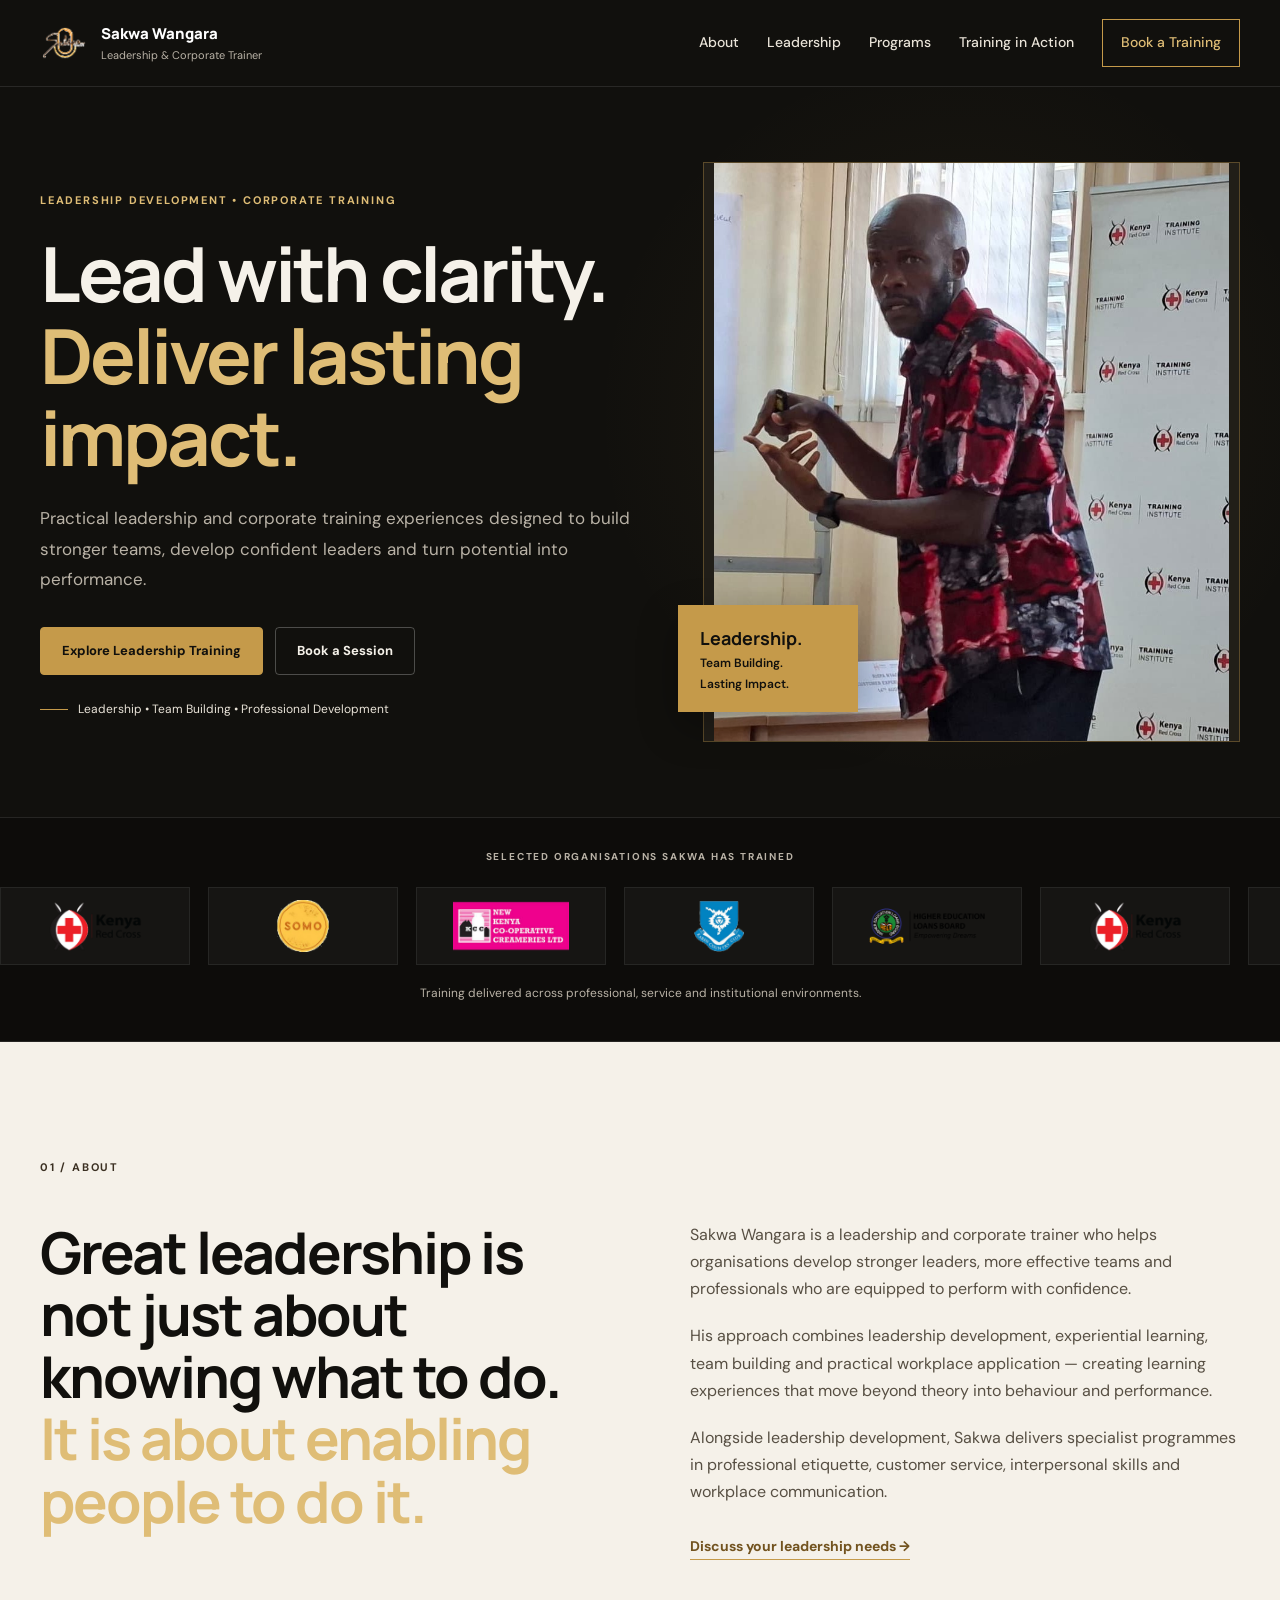
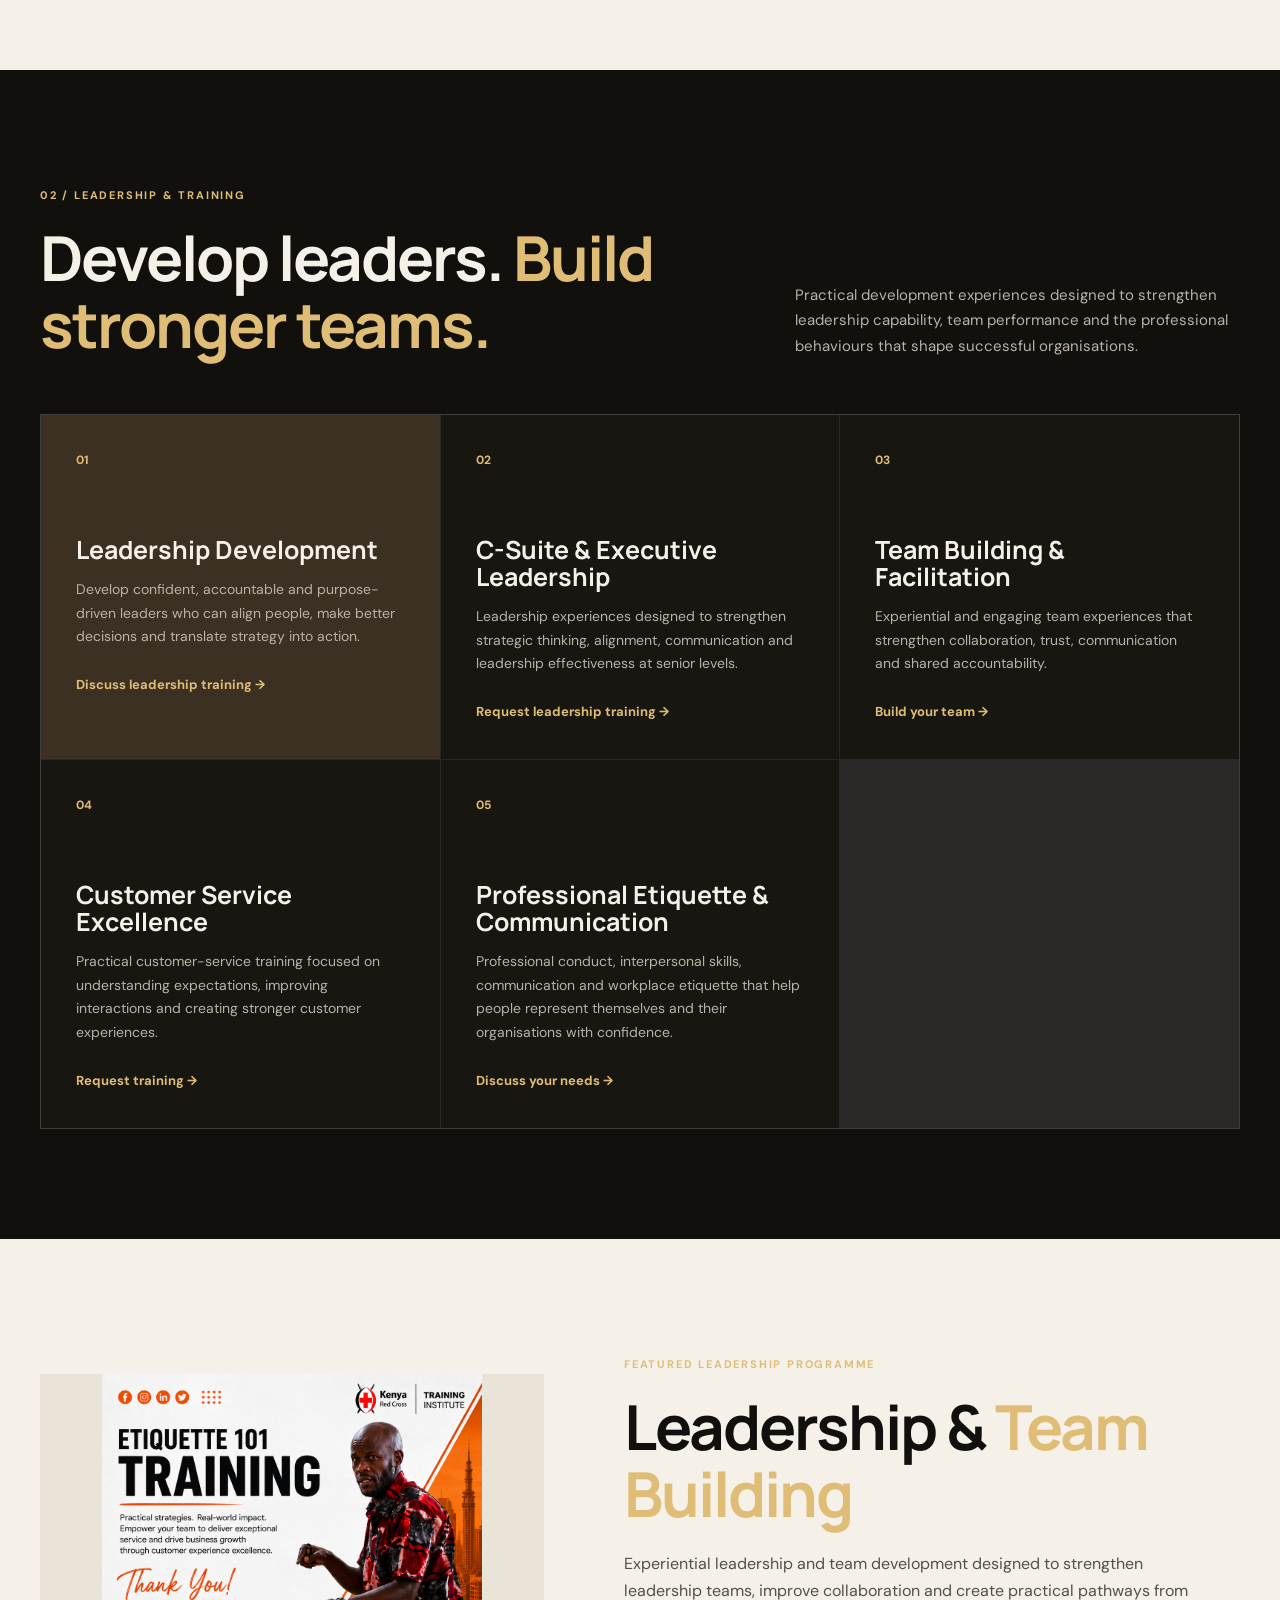
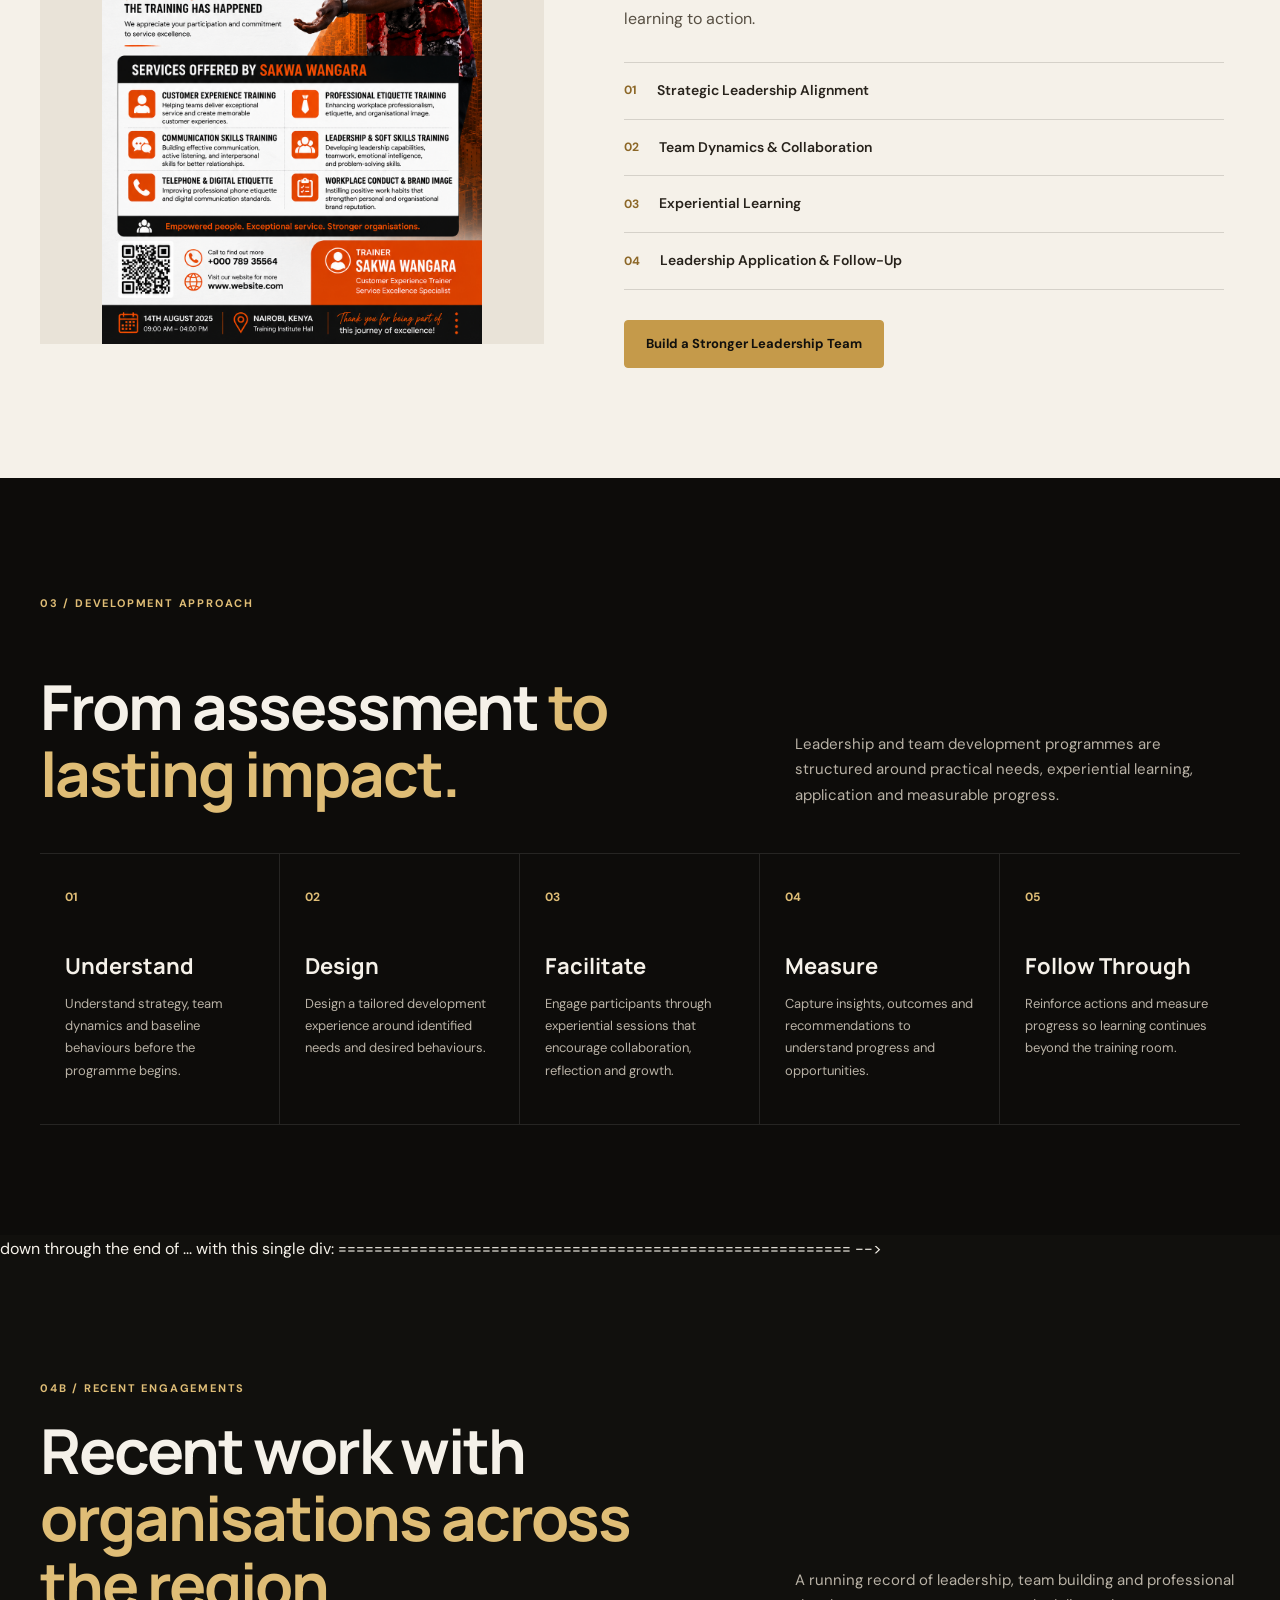
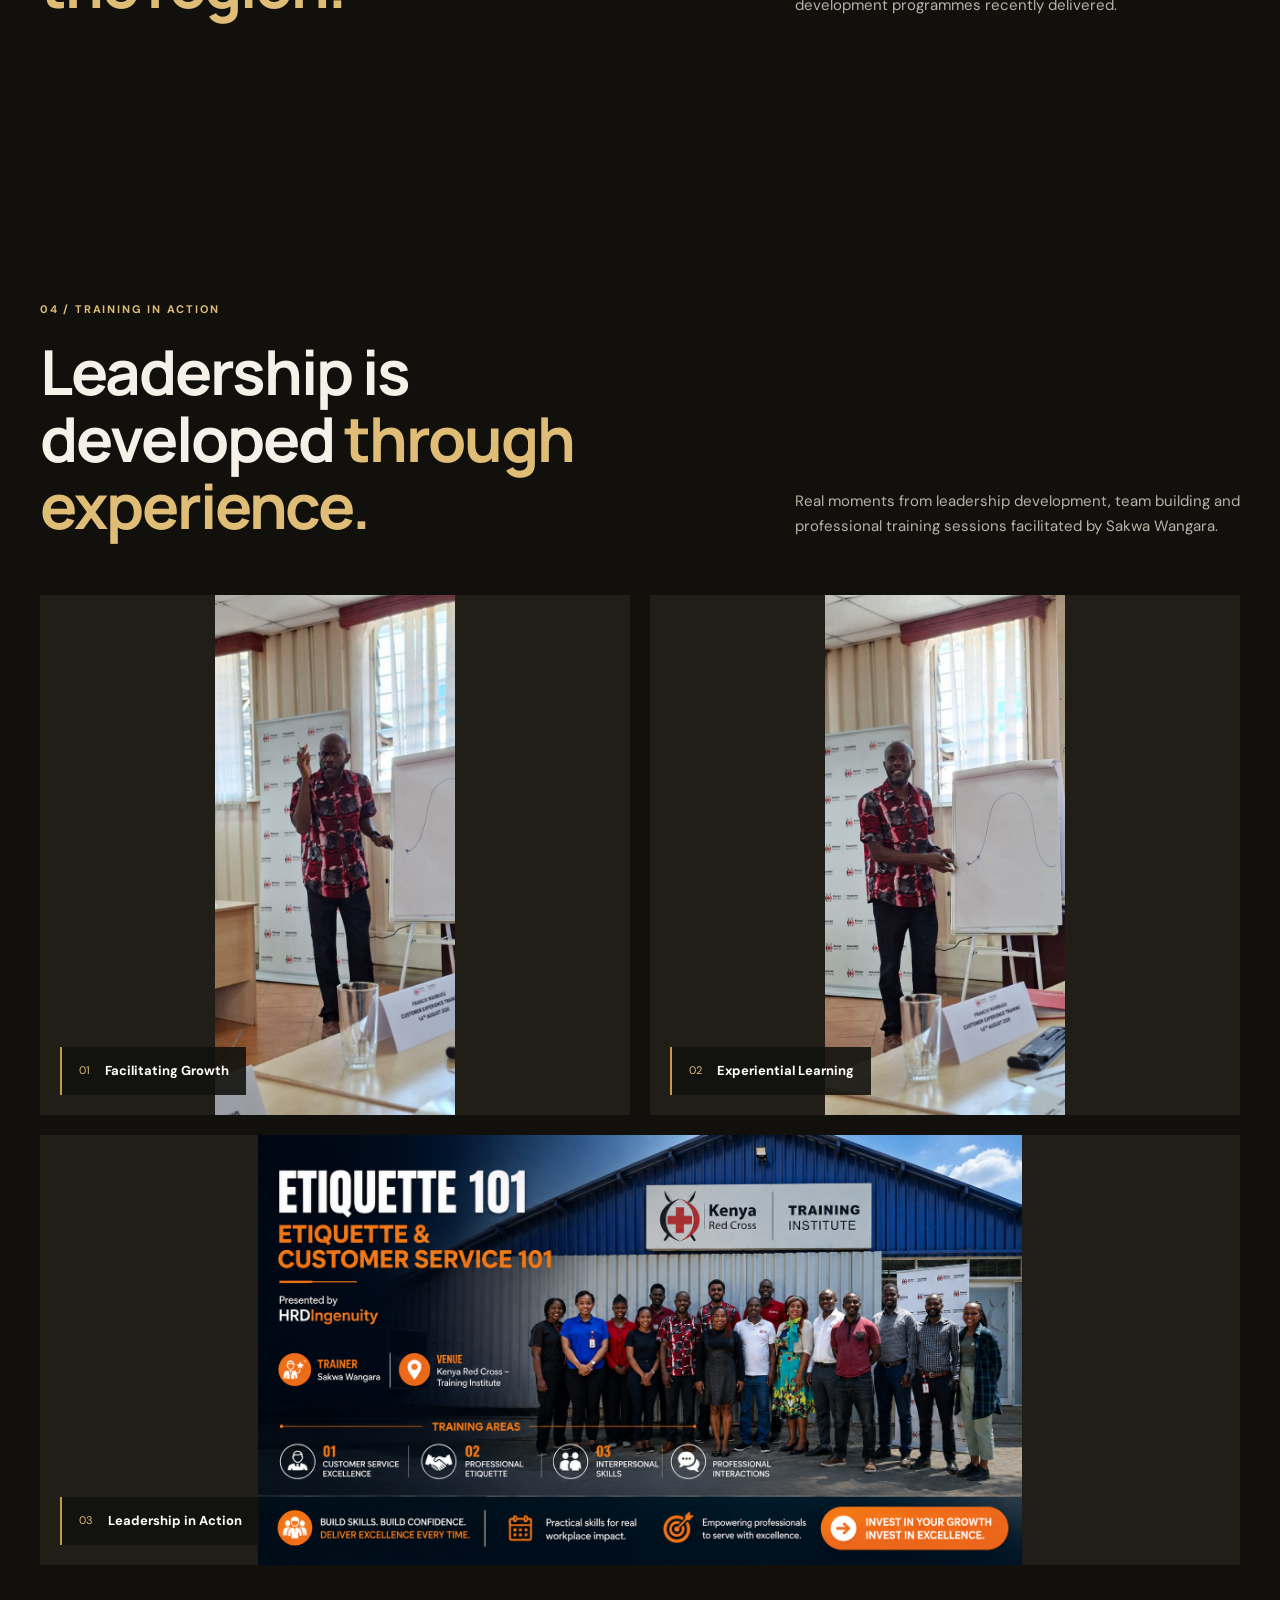
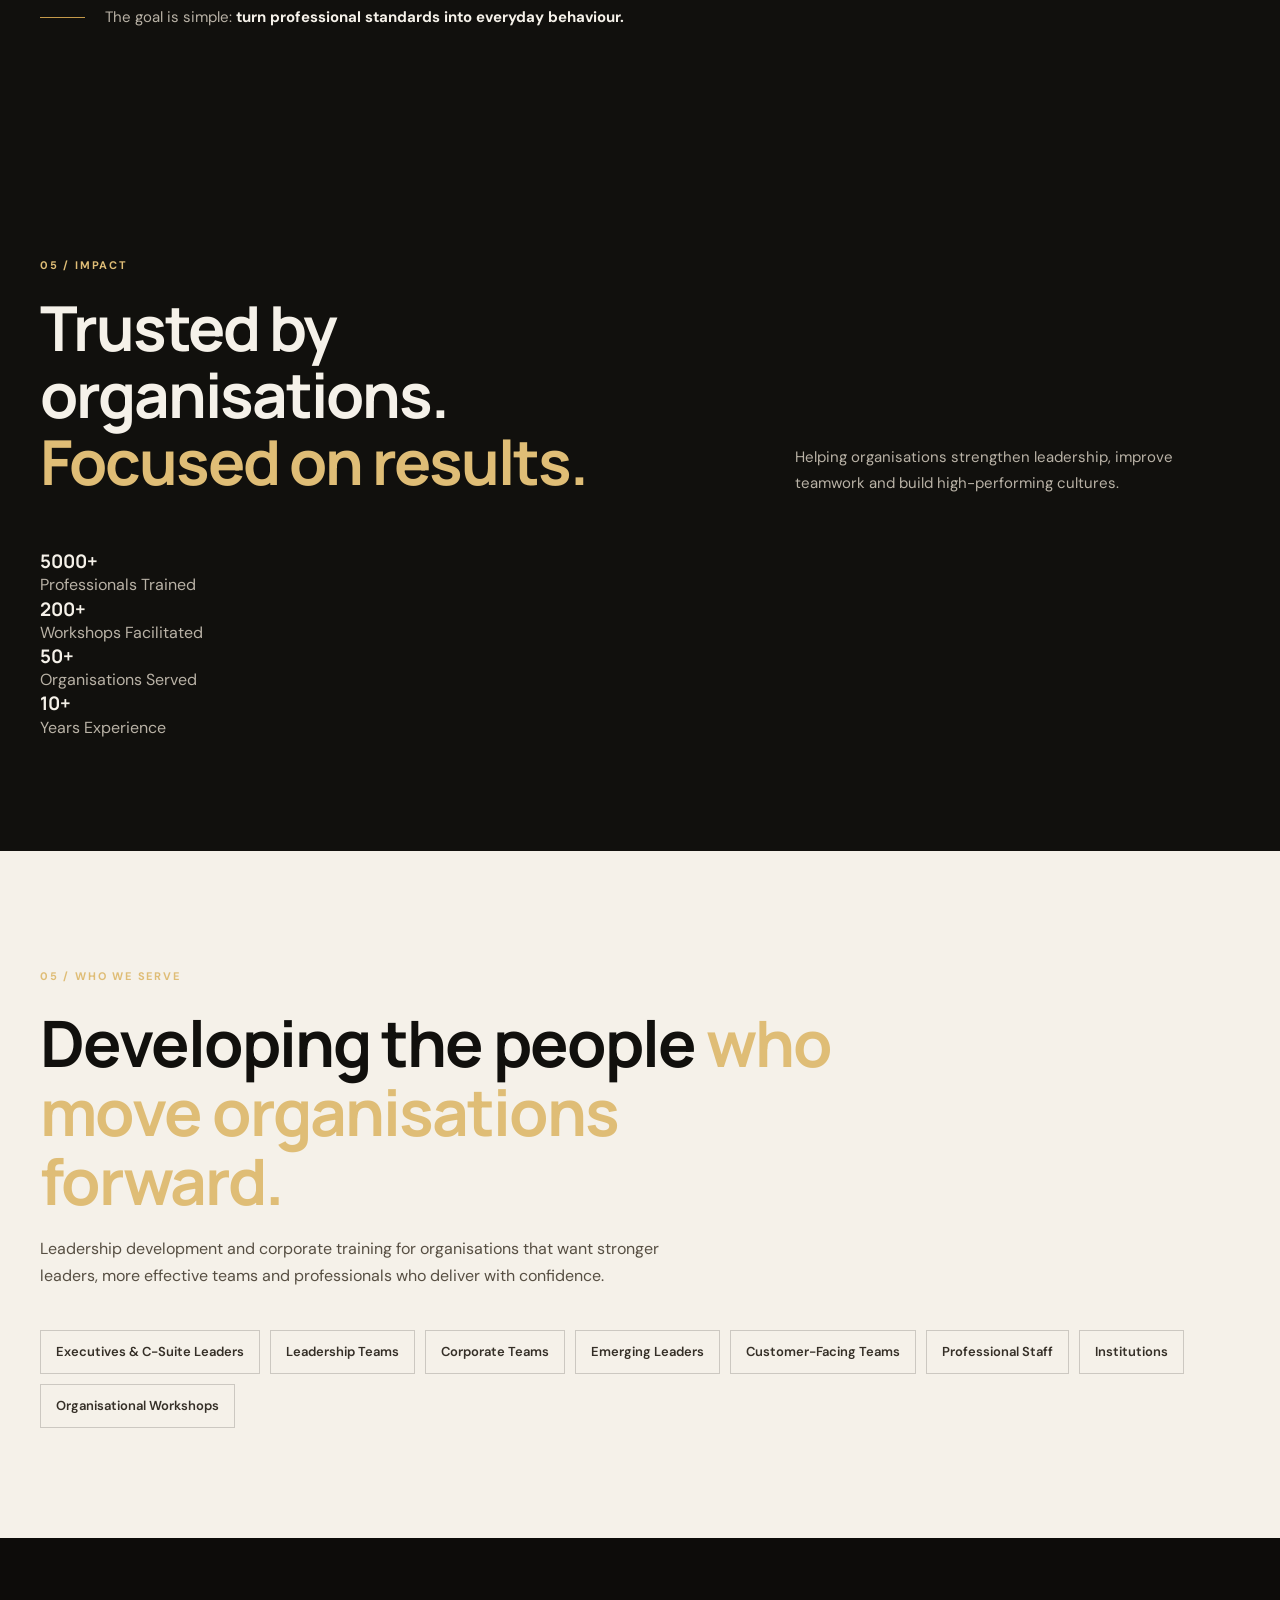
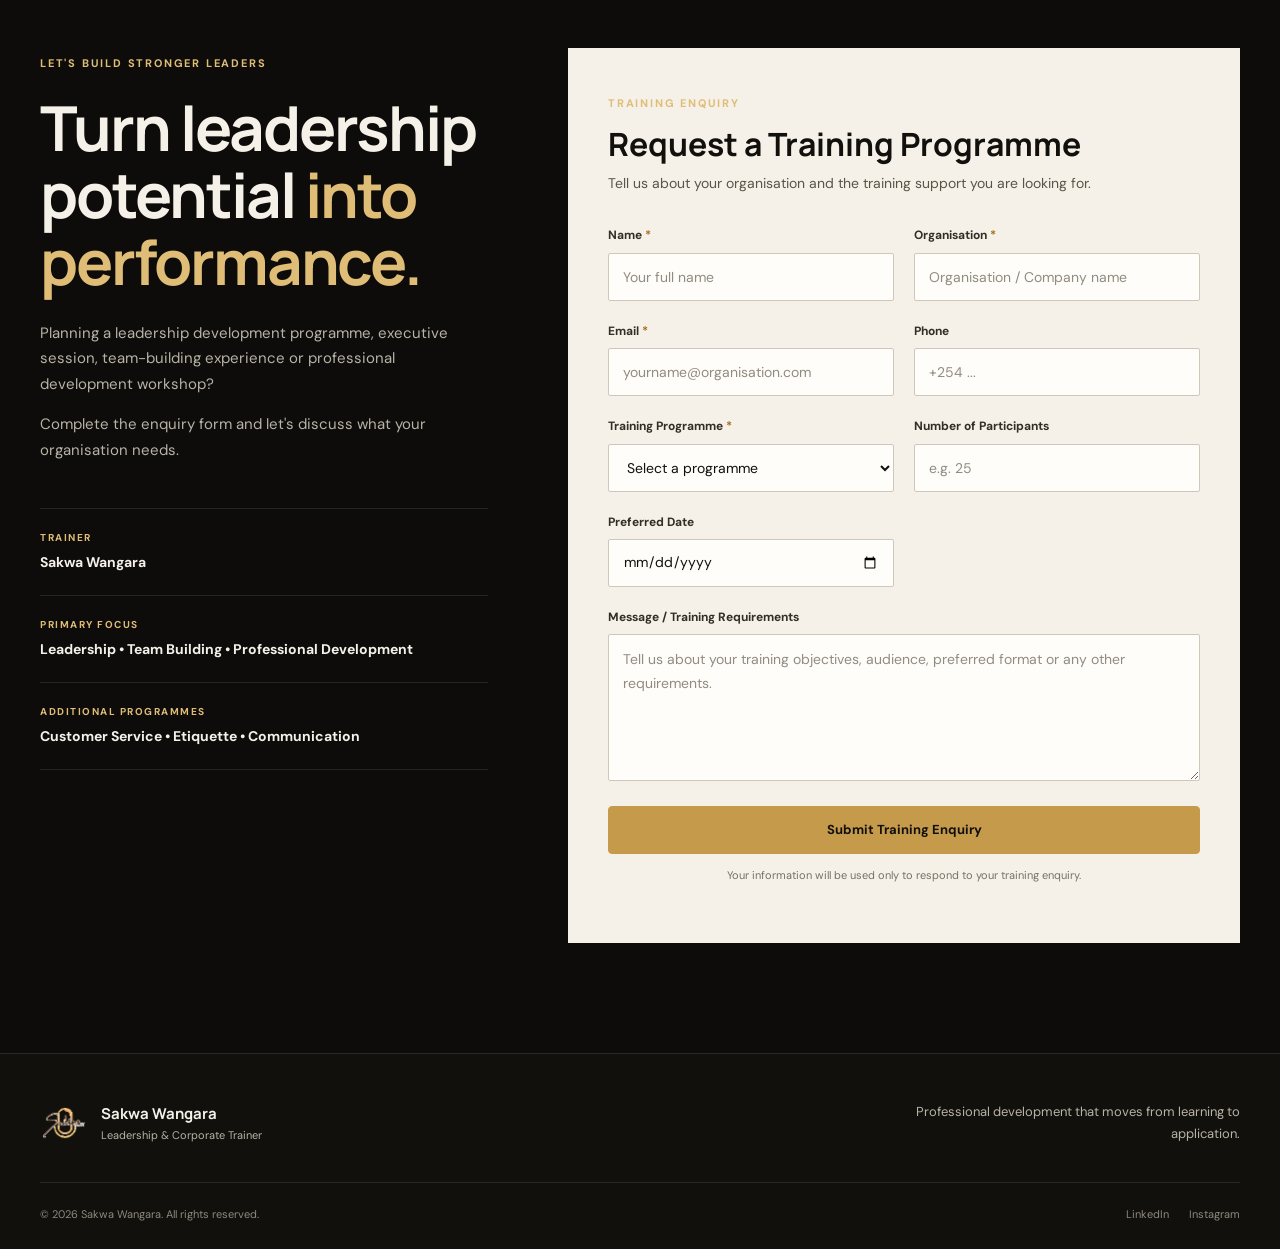
==== index.html @ 6a32cf23 "Update index.html" ====
<!DOCTYPE html>
<html lang="en">
<head>
    <meta charset="UTF-8">
    <meta name="viewport" content="width=device-width, initial-scale=1.0">

    <title>Sakwa Wangara | Leadership & Corporate Trainer</title>

    <meta
        name="description"
        content="Sakwa Wangara delivers practical leadership development, corporate training, team building, customer service, professional etiquette and workplace communication programmes."
    >

    <meta property="og:type" content="website">
    <meta
        property="og:title"
        content="Sakwa Wangara | Leadership & Corporate Trainer"
    >
    <meta
        property="og:description"
        content="Leadership development, team building and practical corporate training designed to build stronger leaders and teams."
    >
    <meta property="og:image" content="images/trainer.png">

    <!-- Fonts -->
    <link rel="preconnect" href="https://fonts.googleapis.com">
    <link rel="preconnect" href="https://fonts.gstatic.com" crossorigin>

    <link
        href="https://fonts.googleapis.com/css2?family=DM+Sans:wght@400;500;600;700&family=Manrope:wght@500;600;700;800&display=swap"
        rel="stylesheet"
    >

    <!-- Styles -->
    <link rel="stylesheet" href="css/style.css">
</head>

<body>

<!-- =========================================================
     HEADER
========================================================= -->

<header class="header">
    <div class="container nav">

        <a href="#home" class="brand">
            <div class="brand-logo">
                <img
                    src="images/logo-.png"
                    alt="Sakwa Wangara logo"
                >
            </div>

            <div class="brand-text">
                <strong>Sakwa Wangara</strong>
                <span>Leadership & Corporate Trainer</span>
            </div>
        </a>

        <button
            class="menu-button"
            id="menuToggle"
            type="button"
            aria-label="Open navigation"
            aria-expanded="false"
        >
            ☰
        </button>

        <nav class="nav-links" id="navLinks">
            <a href="#about">About</a>
            <a href="#services">Leadership</a>
            <a href="#program">Programs</a>
            <a href="#gallery">Training in Action</a>
            <a href="#contact" class="nav-button">Book a Training</a>
        </nav>

    </div>
</header>


<main>

<!-- =========================================================
     HERO
========================================================= -->

<section class="hero" id="home">

    <div class="container hero-grid">

        <div class="hero-content">

            <span class="label">
                LEADERSHIP DEVELOPMENT • CORPORATE TRAINING
            </span>

            <h1>
                Lead with clarity.
                <span>Deliver lasting impact.</span>
            </h1>

            <p>
                Practical leadership and corporate training experiences
                designed to build stronger teams, develop confident leaders
                and turn potential into performance.
            </p>

            <div class="hero-buttons">
                <a href="#services" class="button button-primary">
                    Explore Leadership Training
                </a>

                <a href="#contact" class="button button-outline">
                    Book a Session
                </a>
            </div>

            <div class="hero-note">
                <span></span>
                Leadership • Team Building • Professional Development
            </div>

        </div>


        <div class="hero-photo">

            <div class="photo-frame">
                <img
                    src="images/sakwa-training.jpg"
                    alt="Sakwa Wangara facilitating a professional training session"
                >
            </div>

            <div class="hero-card">
                <strong>Leadership.</strong>
                <span>Team Building.</span>
                <span>Lasting Impact.</span>
            </div>

        </div>

    </div>

</section>


<!-- =========================================================
     ORGANISATIONS
========================================================= -->

<section class="logos-section">

    <div class="logos-title">
        SELECTED ORGANISATIONS SAKWA HAS TRAINED
    </div>

    <div class="logo-window">

        <div class="logo-track">

            <!-- SET ONE -->
            <div class="logo-set">

                <div class="client-logo">
                    <img
                        src="images/organisations/kenya-red-cross.png"
                        alt="Kenya Red Cross"
                    >
                </div>

                <div class="client-logo">
                    <img
                        src="images/organisations/somo.png"
                        alt="SOMO"
                    >
                </div>

                <div class="client-logo">
                    <img
                        src="images/organisations/kcc.png"
                        alt="KCC"
                    >
                </div>

                <div class="client-logo">
                    <img
                        src="images/organisations/karen-country-club.png"
                        alt="Karen Country Club"
                    >
                </div>

                <div class="client-logo">
                    <img
                        src="images/organisations/helb.png"
                        alt="HELB"
                    >
                </div>

            </div>


            <!-- SET TWO - DUPLICATE FOR LOOP -->
            <div class="logo-set" aria-hidden="true">

                <div class="client-logo">
                    <img
                        src="images/organisations/kenya-red-cross.png"
                        alt=""
                    >
                </div>

                <div class="client-logo">
                    <img
                        src="images/organisations/somo.png"
                        alt=""
                    >
                </div>

                <div class="client-logo">
                    <img
                        src="images/organisations/kcc.png"
                        alt=""
                    >
                </div>

                <div class="client-logo">
                    <img
                        src="images/organisations/karen-country-club.png"
                        alt=""
                    >
                </div>

                <div class="client-logo">
                    <img
                        src="images/organisations/helb.png"
                        alt=""
                    >
                </div>

            </div>

        </div>

    </div>

    <p class="logos-note">
        Training delivered across professional, service and institutional environments.
    </p>

</section>


<!-- =========================================================
     ABOUT
========================================================= -->

<section class="section about" id="about">

    <div class="container">

        <div class="section-number">
            01 / ABOUT
        </div>

        <div class="about-grid">

            <div>
                <h2 class="large-heading">
                    Great leadership is not just about knowing what to do.
                    <span>It is about enabling people to do it.</span>
                </h2>
            </div>

            <div class="about-text">

                <p>
                    Sakwa Wangara is a leadership and corporate trainer
                    who helps organisations develop stronger leaders,
                    more effective teams and professionals who are
                    equipped to perform with confidence.
                </p>

                <p>
                    His approach combines leadership development,
                    experiential learning, team building and practical
                    workplace application — creating learning experiences
                    that move beyond theory into behaviour and performance.
                </p>

                <p>
                    Alongside leadership development, Sakwa delivers
                    specialist programmes in professional etiquette,
                    customer service, interpersonal skills and workplace
                    communication.
                </p>

                <a href="#contact" class="text-link">
                    Discuss your leadership needs →
                </a>

            </div>

        </div>

    </div>

</section>


<!-- =========================================================
     SERVICES
========================================================= -->

<section class="section services" id="services">

    <div class="container">

        <div class="section-heading">

            <div>
                <span class="label">
                    02 / LEADERSHIP & TRAINING
                </span>

                <h2>
                    Develop leaders.
                    <span>Build stronger teams.</span>
                </h2>
            </div>

            <p>
                Practical development experiences designed to strengthen
                leadership capability, team performance and the professional
                behaviours that shape successful organisations.
            </p>

        </div>


        <div class="service-grid">

            <article class="service-card featured">

                <span class="service-number">01</span>

                <h3>
                    Leadership
                    Development
                </h3>

                <p>
                    Develop confident, accountable and purpose-driven
                    leaders who can align people, make better decisions
                    and translate strategy into action.
                </p>

                <a href="#contact">
                    Discuss leadership training →
                </a>

            </article>


            <article class="service-card">

                <span class="service-number">02</span>

                <h3>
                    C-Suite & Executive
                    Leadership
                </h3>

                <p>
                    Leadership experiences designed to strengthen
                    strategic thinking, alignment, communication and
                    leadership effectiveness at senior levels.
                </p>

                <a href="#contact">
                    Request leadership training →
                </a>

            </article>


            <article class="service-card">

                <span class="service-number">03</span>

                <h3>
                    Team Building &
                    Facilitation
                </h3>

                <p>
                    Experiential and engaging team experiences that
                    strengthen collaboration, trust, communication
                    and shared accountability.
                </p>

                <a href="#contact">
                    Build your team →
                </a>

            </article>


            <article class="service-card">

                <span class="service-number">04</span>

                <h3>
                    Customer Service
                    Excellence
                </h3>

                <p>
                    Practical customer-service training focused on
                    understanding expectations, improving interactions
                    and creating stronger customer experiences.
                </p>

                <a href="#contact">
                    Request training →
                </a>

            </article>


            <article class="service-card">

                <span class="service-number">05</span>

                <h3>
                    Professional Etiquette
                    & Communication
                </h3>

                <p>
                    Professional conduct, interpersonal skills,
                    communication and workplace etiquette that help
                    people represent themselves and their organisations
                    with confidence.
                </p>

                <a href="#contact">
                    Discuss your needs →
                </a>

            </article>

        </div>

    </div>

</section>


<!-- =========================================================
     FEATURED PROGRAM
========================================================= -->

<section class="section program" id="program">

    <div class="container program-grid">

        <div class="program-photo">
            <img
                src="images/trainer.png"
                alt="Sakwa Wangara facilitating leadership and team development training"
                loading="lazy"
            >
        </div>


        <div class="program-content">

            <span class="label">
                FEATURED LEADERSHIP PROGRAMME
            </span>

            <h2>
                Leadership &
                <span>Team Building</span>
            </h2>

            <p>
                Experiential leadership and team development designed
                to strengthen leadership teams, improve collaboration
                and create practical pathways from learning to action.
            </p>


            <div class="program-list">

                <div>
                    <strong>01</strong>
                    <span>Strategic Leadership Alignment</span>
                </div>

                <div>
                    <strong>02</strong>
                    <span>Team Dynamics & Collaboration</span>
                </div>

                <div>
                    <strong>03</strong>
                    <span>Experiential Learning</span>
                </div>

                <div>
                    <strong>04</strong>
                    <span>Leadership Application & Follow-Up</span>
                </div>

            </div>

            <a href="#contact" class="button button-primary">
                Build a Stronger Leadership Team
            </a>

        </div>

    </div>

</section>


<!-- =========================================================
     APPROACH
========================================================= -->

<section class="section approach">

    <div class="container">

        <div class="section-number">
            03 / DEVELOPMENT APPROACH
        </div>

        <div class="section-heading approach-heading">

            <div>
                <h2>
                    From assessment
                    <span>to lasting impact.</span>
                </h2>
            </div>

            <p>
                Leadership and team development programmes are structured
                around practical needs, experiential learning, application
                and measurable progress.
            </p>

        </div>


        <div class="approach-grid">

            <div class="approach-item">
                <span>01</span>
                <h3>Understand</h3>
                <p>
                    Understand strategy, team dynamics and baseline
                    behaviours before the programme begins.
                </p>
            </div>

            <div class="approach-item">
                <span>02</span>
                <h3>Design</h3>
                <p>
                    Design a tailored development experience around
                    identified needs and desired behaviours.
                </p>
            </div>

            <div class="approach-item">
                <span>03</span>
                <h3>Facilitate</h3>
                <p>
                    Engage participants through experiential sessions
                    that encourage collaboration, reflection and growth.
                </p>
            </div>

            <div class="approach-item">
                <span>04</span>
                <h3>Measure</h3>
                <p>
                    Capture insights, outcomes and recommendations
                    to understand progress and opportunities.
                </p>
            </div>

            <div class="approach-item">
                <span>05</span>
                <h3>Follow Through</h3>
                <p>
                    Reinforce actions and measure progress so learning
                    continues beyond the training room.
                </p>
            </div>

        </div>

    </div>

</section>

<!-- =========================================================
     1) REPLACE the two hardcoded blocks inside the existing
        <section class="gallery" id="gallery"> ... </section>

        i.e. replace everything from
          <!-- TWO PORTRAITS -->
        down through the end of
          <!-- LANDSCAPE -->  ...</div>

        with this single div:
========================================================= -->

<div id="event-gallery" class="event-photo-grid"></div>


<!-- =========================================================
     2) ADD a new section right after the gallery section
        and before the "IMPACT STATISTICS" section.
========================================================= -->

<section class="section engagements" id="engagements">

    <div class="container">

        <div class="section-heading">

            <div>
                <span class="label">
                    04B / RECENT ENGAGEMENTS
                </span>

                <h2>
                    Recent work with
                    <span>organisations across the region.</span>
                </h2>
            </div>

            <p>
                A running record of leadership, team building and
                professional development programmes recently delivered.
            </p>

        </div>

        <div id="event-list" class="engagement-grid"></div>

    </div>

</section>


<!-- =========================================================
     3) Before the closing </body> tag, alongside the existing
        <script src="js/main.js"></script>, add:
========================================================= -->

<script src="js/events.js" defer></script>
<!-- =========================================================
     TRAINING IN ACTION / PORTFOLIO
========================================================= -->

<section class="section gallery" id="gallery">

    <div class="container">

        <div class="section-heading">

            <div>
                <span class="label">
                    04 / TRAINING IN ACTION
                </span>

                <h2>
                    Leadership is developed
                    <span>through experience.</span>
                </h2>
            </div>

            <p>
                Real moments from leadership development, team building
                and professional training sessions facilitated by
                Sakwa Wangara.
            </p>

        </div>


        <!-- TWO PORTRAITS -->
        <div class="gallery-portraits">

            <div class="gallery-photo portrait">
                <img
                    src="images/traineraction.jpg"
                    alt="Sakwa Wangara facilitating professional training"
                    loading="lazy"
                >

                <div class="photo-label">
                    <span>01</span>
                    <strong>Facilitating Growth</strong>
                </div>
            </div>


            <div class="gallery-photo portrait">
                <img
                    src="images/traineraction2.jpg"
                    alt="Corporate training session"
                    loading="lazy"
                >

                <div class="photo-label">
                    <span>02</span>
                    <strong>Experiential Learning</strong>
                </div>
            </div>

        </div>


        <!-- LANDSCAPE -->
        <div class="gallery-landscape">

            <div class="gallery-photo landscape">

                <img
                    src="images/corporatetrain.png"
                    alt="Sakwa Wangara conducting a professional group training session"
                    loading="lazy"
                >

                <div class="photo-label">
                    <span>03</span>
                    <strong>Leadership in Action</strong>
                </div>

            </div>

        </div>


        <div class="gallery-statement">
            <span></span>

            <p>
                The goal is simple:
                <strong>
                    turn professional standards into everyday behaviour.
                </strong>
            </p>
        </div>

    </div>

</section>

<!-- =========================================================
     IMPACT STATISTICS
========================================================= -->

<section class="section stats">

    <div class="container">

        <div class="section-heading">

            <div>
                <span class="label">05 / IMPACT</span>

                <h2>
                    Trusted by organisations.
                    <span>Focused on results.</span>
                </h2>
            </div>

            <p>
                Helping organisations strengthen leadership,
                improve teamwork and build high-performing cultures.
            </p>

        </div>

        <div class="stats-grid">

            <div class="stat-card">
                <h3>5000+</h3>
                <p>Professionals Trained</p>
            </div>

            <div class="stat-card">
                <h3>200+</h3>
                <p>Workshops Facilitated</p>
            </div>

            <div class="stat-card">
                <h3>50+</h3>
                <p>Organisations Served</p>
            </div>

            <div class="stat-card">
                <h3>10+</h3>
                <p>Years Experience</p>
            </div>

        </div>

    </div>

</section>
<!-- =========================================================
     WHO WE SERVE
========================================================= -->

<section class="section audience">

    <div class="container">

        <span class="label">
            05 / WHO WE SERVE
        </span>

        <h2>
            Developing the people
            <span>who move organisations forward.</span>
        </h2>

        <p class="audience-intro">
            Leadership development and corporate training for
            organisations that want stronger leaders, more effective
            teams and professionals who deliver with confidence.
        </p>


        <div class="audience-list">

            <span>Executives & C-Suite Leaders</span>
            <span>Leadership Teams</span>
            <span>Corporate Teams</span>
            <span>Emerging Leaders</span>
            <span>Customer-Facing Teams</span>
            <span>Professional Staff</span>
            <span>Institutions</span>
            <span>Organisational Workshops</span>

        </div>

    </div>

</section>


<!-- =========================================================
     CONTACT / ENQUIRY
========================================================= -->

<section class="section contact" id="contact">

    <div class="container contact-grid">


        <!-- LEFT SIDE -->
        <div class="contact-info">

            <span class="label">
                LET'S BUILD STRONGER LEADERS
            </span>

            <h2>
                Turn leadership potential
                <span>into performance.</span>
            </h2>

            <p>
                Planning a leadership development programme,
                executive session, team-building experience or
                professional development workshop?
            </p>

            <p>
                Complete the enquiry form and let's discuss what
                your organisation needs.
            </p>


            <div class="contact-details">

                <div>
                    <small>TRAINER</small>
                    <strong>Sakwa Wangara</strong>
                </div>

                <div>
                    <small>PRIMARY FOCUS</small>
                    <strong>
                        Leadership • Team Building • Professional Development
                    </strong>
                </div>

                <div>
                    <small>ADDITIONAL PROGRAMMES</small>
                    <strong>
                        Customer Service • Etiquette • Communication
                    </strong>
                </div>

            </div>

        </div>


        <!-- RIGHT SIDE FORM -->
        <div class="form-box">

            <div class="form-heading">

                <span class="label">
                    TRAINING ENQUIRY
                </span>

                <h3>
                    Request a Training Programme
                </h3>

                <p>
                    Tell us about your organisation and the training
                    support you are looking for.
                </p>

            </div>


            <form id="trainingEnquiryForm">

                <div class="form-grid">

                    <div class="form-field">
                        <label for="name">
                            Name <span>*</span>
                        </label>

                        <input
                            type="text"
                            id="name"
                            name="name"
                            placeholder="Your full name"
                            autocomplete="name"
                            required
                        >
                    </div>


                    <div class="form-field">
                        <label for="organisation">
                            Organisation <span>*</span>
                        </label>

                        <input
                            type="text"
                            id="organisation"
                            name="organisation"
                            placeholder="Organisation / Company name"
                            autocomplete="organization"
                            required
                        >
                    </div>


                    <div class="form-field">
                        <label for="email">
                            Email <span>*</span>
                        </label>

                        <input
                            type="email"
                            id="email"
                            name="email"
                            placeholder="yourname@organisation.com"
                            autocomplete="email"
                            required
                        >
                    </div>


                    <div class="form-field">
                        <label for="phone">
                            Phone
                        </label>

                        <input
                            type="tel"
                            id="phone"
                            name="phone"
                            placeholder="+254 ..."
                            autocomplete="tel"
                        >
                    </div>


                    <div class="form-field">
                        <label for="trainingProgramme">
                            Training Programme <span>*</span>
                        </label>

                        <select
                            id="trainingProgramme"
                            name="trainingProgramme"
                            required
                        >
                            <option value="">
                                Select a programme
                            </option>

                            <option value="Leadership Development">
                                Leadership Development
                            </option>

                            <option value="C-Suite & Executive Leadership">
                                C-Suite & Executive Leadership
                            </option>

                            <option value="Team Building & Facilitation">
                                Team Building & Facilitation
                            </option>

                            <option value="Customer Service Excellence">
                                Customer Service Excellence
                            </option>

                            <option value="Professional Etiquette & Communication">
                                Professional Etiquette & Communication
                            </option>

                            <option value="Custom / Other Programme">
                                Custom / Other Programme
                            </option>
                        </select>
                    </div>


                    <div class="form-field">
                        <label for="participants">
                            Number of Participants
                        </label>

                        <input
                            type="number"
                            id="participants"
                            name="participants"
                            min="1"
                            placeholder="e.g. 25"
                        >
                    </div>


                    <div class="form-field">
                        <label for="preferredDate">
                            Preferred Date
                        </label>

                        <input
                            type="date"
                            id="preferredDate"
                            name="preferredDate"
                        >
                    </div>


                    <div class="form-field full">
                        <label for="message">
                            Message / Training Requirements
                        </label>

                        <textarea
                            id="message"
                            name="message"
                            rows="5"
                            placeholder="Tell us about your training objectives, audience, preferred format or any other requirements."
                        ></textarea>
                    </div>

                </div>


                <div class="form-submit">

                    <button
                        type="submit"
                        class="button button-primary"
                    >
                        Submit Training Enquiry
                    </button>

                    <p>
                        Your information will be used only to respond
                        to your training enquiry.
                    </p>

                </div>

            </form>


            <div
                id="formStatus"
                class="form-status"
                role="status"
                aria-live="polite"
            ></div>

        </div>

    </div>

</section>

</main>


<!-- =========================================================
     FOOTER
========================================================= -->

<footer class="footer">

    <div class="container">

        <div class="footer-top">

            <div class="footer-brand">

                <div class="brand-logo">
                    <img
                        src="images/logo-.png"
                        alt="Sakwa Wangara logo"
                    >
                </div>

                <div>
                    <strong>Sakwa Wangara</strong>
                    <span>Leadership & Corporate Trainer</span>
                </div>

            </div>


            <p>
                Professional development that moves from
                learning to application.
            </p>

        </div>


        <div class="footer-bottom">

            <span>
                © 2026 Sakwa Wangara. All rights reserved.
            </span>

            <div>
                <a href="#">LinkedIn</a>
                <a href="#">Instagram</a>
            </div>

        </div>

    </div>

</footer>


<!-- JavaScript -->
<script src="js/main.js"></script>

</body>
</html>
---- css/style.css ----
/* =========================================================
   SAKWA WANGARA
   Leadership & Corporate Trainer
   Simple Responsive Stylesheet
========================================================= */


/* =========================================================
   VARIABLES
========================================================= */

:root {
    --dark: #11100d;
    --dark-2: #181611;
    --dark-3: #211e18;

    --cream: #f5f1e9;
    --cream-2: #e9e3d8;
    --muted: #b9b2a6;

    --gold: #c59a4a;
    --gold-light: #dfbd76;

    --brown: #3b3022;
    --line: rgba(255,255,255,0.10);

    --white: #ffffff;

    --heading: "Manrope", sans-serif;
    --body: "DM Sans", sans-serif;

    --max-width: 1200px;

    --radius: 4px;
}


/* =========================================================
   RESET
========================================================= */

* {
    margin: 0;
    padding: 0;
    box-sizing: border-box;
}

html {
    scroll-behavior: smooth;
}

body {
    background: var(--dark);
    color: var(--cream);
    font-family: var(--body);
    font-size: 16px;
    line-height: 1.7;
    overflow-x: hidden;
}

img {
    display: block;
    max-width: 100%;
}

a {
    color: inherit;
    text-decoration: none;
}

button,
input,
select,
textarea {
    font: inherit;
}

button {
    cursor: pointer;
}

.container {
    width: min(100% - 48px, var(--max-width));
    margin: 0 auto;
}


/* =========================================================
   HEADER
========================================================= */

.header {
    position: relative;
    z-index: 100;
    background: rgba(17,16,13,0.96);
    border-bottom: 1px solid var(--line);
}

.nav {
    min-height: 86px;
    display: flex;
    align-items: center;
    justify-content: space-between;
    gap: 30px;
}


/* BRAND */

.brand {
    display: flex;
    align-items: center;
    gap: 13px;
}

.brand-logo {
    width: 48px;
    height: 48px;
    flex-shrink: 0;
    display: flex;
    align-items: center;
    justify-content: center;
}

.brand-logo img {
    width: 100%;
    height: 100%;
    object-fit: contain;
}

.brand-text {
    display: flex;
    flex-direction: column;
}

.brand-text strong {
    font-family: var(--heading);
    font-size: 15px;
    font-weight: 800;
    color: var(--white);
}

.brand-text span {
    font-size: 11px;
    color: var(--muted);
}


/* NAV LINKS */

.nav-links {
    display: flex;
    align-items: center;
    gap: 28px;
}

.nav-links a {
    color: var(--cream-2);
    font-size: 14px;
    font-weight: 500;
    transition: color 0.2s ease;
}

.nav-links a:hover {
    color: var(--gold-light);
}

.nav-links .nav-button {
    padding: 11px 18px;
    border: 1px solid var(--gold);
    color: var(--gold-light);
}

.nav-links .nav-button:hover {
    background: var(--gold);
    color: var(--dark);
}


/* MOBILE MENU BUTTON */

.menu-button {
    display: none;
    background: none;
    border: 0;
    color: var(--cream);
    font-size: 27px;
}


/* =========================================================
   GENERAL
========================================================= */

.section {
    padding: 110px 0;
}

.label,
.section-number {
    display: inline-block;
    color: var(--gold-light);
    font-size: 11px;
    font-weight: 700;
    letter-spacing: 1.8px;
    line-height: 1.4;
}

.section-number {
    margin-bottom: 45px;
}

h1,
h2,
h3 {
    font-family: var(--heading);
    line-height: 1.08;
}

h1 span,
h2 span,
.large-heading span {
    color: var(--gold-light);
}

p {
    color: var(--muted);
}

.button {
    display: inline-flex;
    align-items: center;
    justify-content: center;
    min-height: 48px;
    padding: 12px 21px;
    border-radius: var(--radius);
    font-size: 13px;
    font-weight: 700;
    transition: all 0.2s ease;
}

.button-primary {
    background: var(--gold);
    color: var(--dark);
    border: 1px solid var(--gold);
}

.button-primary:hover {
    background: var(--gold-light);
    border-color: var(--gold-light);
}

.button-outline {
    border: 1px solid rgba(255,255,255,0.25);
    color: var(--cream);
}

.button-outline:hover {
    border-color: var(--gold);
    color: var(--gold-light);
}


/* =========================================================
   HERO
========================================================= */

.hero {
    min-height: 650px;
    display: flex;
    align-items: center;
    background:
        radial-gradient(
            circle at 75% 45%,
            rgba(197,154,74,0.08),
            transparent 35%
        ),
        var(--dark);
}

.hero-grid {
    display: grid;
    grid-template-columns: 1.05fr 0.95fr;
    align-items: center;
    gap: 70px;
    padding: 75px 0;
}

.hero-content {
    max-width: 680px;
}

.hero-content h1 {
    margin: 20px 0 25px;
    font-size: clamp(48px, 6vw, 76px);
    letter-spacing: -3px;
    color: var(--cream);
}

.hero-content > p {
    max-width: 610px;
    font-size: 17px;
    line-height: 1.8;
}

.hero-buttons {
    display: flex;
    gap: 12px;
    flex-wrap: wrap;
    margin-top: 32px;
}

.hero-note {
    display: flex;
    align-items: center;
    gap: 10px;
    margin-top: 24px;
    font-size: 12px;
    color: var(--cream-2);
}

.hero-note span {
    width: 28px;
    height: 1px;
    background: var(--gold);
}


/* HERO IMAGE */

.hero-photo {
    position: relative;
}

.photo-frame {
    width: 100%;
    height: 580px;
    overflow: hidden;
    border: 1px solid rgba(197,154,74,0.35);
    background: var(--dark-3);
}

.photo-frame img {
    width: 100%;
    height: 100%;
    object-fit: contain;
      object-position: center;
}

.hero-card {
    position: absolute;
    left: -25px;
    bottom: 30px;
    display: flex;
    flex-direction: column;
    padding: 18px 22px;
    background: var(--gold);
    color: var(--dark);
    min-width: 180px;
    box-shadow: 0 15px 40px rgba(0,0,0,0.3);
}

.hero-card strong {
    font-family: var(--heading);
    font-size: 18px;
}

.hero-card span {
    font-size: 12px;
    font-weight: 600;
}


/* =========================================================
   LOGO SCROLLER
========================================================= */

.logos-section {
    padding: 30px 0 38px;
    background: #0d0c0a;
    border-top: 1px solid var(--line);
    border-bottom: 1px solid var(--line);
}

.logos-title {
    margin-bottom: 22px;
    text-align: center;
    color: var(--muted);
    font-size: 10px;
    font-weight: 700;
    letter-spacing: 1.8px;
}

.logo-window {
    width: 100%;
    overflow: hidden;
}

.logo-track {
    width: max-content;
    display: flex;
    animation: logoScroll 28s linear infinite;
}

.logo-set {
    display: flex;
    align-items: center;
    flex-shrink: 0;
}

.client-logo {
    width: 190px;
    height: 78px;
    margin-right: 18px;
    padding: 12px 24px;
    display: flex;
    align-items: center;
    justify-content: center;
    background: rgba(255,255,255,0.035);
    border: 1px solid rgba(255,255,255,0.07);
}

.client-logo img {
    max-width: 140px;
    max-height: 52px;
    width: auto;
    height: auto;
    object-fit: contain;
}

.logos-note {
    margin-top: 18px;
    text-align: center;
    font-size: 12px;
}

@keyframes logoScroll {
    from {
        transform: translateX(0);
    }

    to {
        transform: translateX(-50%);
    }
}


/* =========================================================
   ABOUT
========================================================= */

.about {
    background: var(--cream);
    color: var(--dark);
}

.about .section-number {
    color: var(--brown);
}

.about-grid {
    display: grid;
    grid-template-columns: 1fr 1fr;
    gap: 100px;
    align-items: start;
}

.large-heading {
    max-width: 570px;
    color: var(--dark);
    font-size: clamp(38px, 4.5vw, 60px);
    letter-spacing: -2px;
}

.about-text {
    max-width: 560px;
}

.about-text p {
    margin-bottom: 20px;
    color: #574f43;
    font-size: 16px;
}

.text-link {
    display: inline-block;
    margin-top: 10px;
    color: #72531f;
    font-size: 14px;
    font-weight: 700;
    border-bottom: 1px solid var(--gold);
}


/* =========================================================
   SERVICES
========================================================= */

.services {
    background: var(--dark);
}

.section-heading {
    display: grid;
    grid-template-columns: 1fr 0.65fr;
    gap: 70px;
    align-items: end;
    margin-bottom: 55px;
}

.section-heading h2 {
    margin-top: 18px;
    max-width: 650px;
    font-size: clamp(38px, 5vw, 62px);
    letter-spacing: -2px;
}

.section-heading > p {
    font-size: 15px;
}


.service-grid {
    display: grid;
    grid-template-columns: repeat(3, 1fr);
    gap: 1px;
    background: var(--line);
    border: 1px solid var(--line);
}

.service-card {
    position: relative;
    min-height: 300px;
    padding: 35px;
    background: var(--dark-2);
    transition: transform 0.2s ease, background 0.2s ease;
}

.service-card:hover {
    background: #201d17;
}

.service-card.featured {
    background: var(--brown);
}

.service-number {
    display: block;
    margin-bottom: 65px;
    color: var(--gold-light);
    font-size: 12px;
    font-weight: 700;
}

.service-card h3 {
    max-width: 310px;
    margin-bottom: 15px;
    font-size: 25px;
    color: var(--cream);
}

.service-card p {
    max-width: 370px;
    font-size: 14px;
    line-height: 1.7;
}

.service-card a {
    display: inline-block;
    margin-top: 25px;
    color: var(--gold-light);
    font-size: 13px;
    font-weight: 700;
}


/* =========================================================
   FEATURED PROGRAM
========================================================= */

.program {
    background: var(--cream);
    color: var(--dark);
}

.program-grid {
    display: grid;
    grid-template-columns: 0.9fr 1.1fr;
    gap: 80px;
    align-items: center;
}

.program-photo {
    height: 570px;
    overflow: hidden;
    background: var(--cream-2);
}

.program-photo img {
    width: 100%;
    height: 100%;
    object-fit: contain;
   object-position: center;
}

.program-content {
    max-width: 600px;
}

.program-content h2 {
    margin: 18px 0 22px;
    color: var(--dark);
    font-size: clamp(40px, 5vw, 62px);
    letter-spacing: -2px;
}

.program-content > p {
    color: #574f43;
    font-size: 16px;
}

.program-list {
    margin: 30px 0;
    border-top: 1px solid rgba(17,16,13,0.14);
}

.program-list div {
    display: flex;
    align-items: center;
    gap: 20px;
    padding: 16px 0;
    border-bottom: 1px solid rgba(17,16,13,0.14);
}

.program-list strong {
    color: #8c6727;
    font-size: 12px;
}

.program-list span {
    color: #28231c;
    font-size: 14px;
    font-weight: 600;
}


/* =========================================================
   APPROACH
========================================================= */

.approach {
    background: #0d0c0a;
}

.approach-heading {
    margin-bottom: 45px;
}

.approach-grid {
    display: grid;
    grid-template-columns: repeat(5, 1fr);
    border-top: 1px solid var(--line);
    border-bottom: 1px solid var(--line);
}

.approach-item {
    min-height: 270px;
    padding: 28px 25px;
    border-right: 1px solid var(--line);
}

.approach-item:last-child {
    border-right: 0;
}

.approach-item > span {
    color: var(--gold-light);
    font-size: 12px;
    font-weight: 700;
}

.approach-item h3 {
    margin: 45px 0 15px;
    color: var(--cream);
    font-size: 22px;
}

.approach-item p {
    font-size: 13px;
    line-height: 1.7;
}


/* =========================================================
   GALLERY / PORTFOLIO
========================================================= */

.gallery {
    background: var(--dark);
}

.gallery-portraits {
    display: grid;
    grid-template-columns: 1fr 1fr;
    gap: 20px;
}

.gallery-photo {
    position: relative;
    overflow: hidden;
    background: var(--dark-3);
}

.gallery-photo img {
    width: 100%;
    height: 100%;
    object-fit: contain;
    transition: transform 0.4s ease;
}

.gallery-photo:hover img {
    transform: none;
}


/* PORTRAITS */

.gallery-photo.portrait {
    height: 520px;
}


/* LANDSCAPE */

.gallery-landscape {
    margin-top: 20px;
}

.gallery-photo.landscape {
    height: 430px;
}


/* IMAGE LABEL */

.photo-label {
    position: absolute;
    left: 20px;
    bottom: 20px;
    display: flex;
    align-items: center;
    gap: 15px;
    padding: 13px 17px;
    background: rgba(17,16,13,0.88);
    border-left: 2px solid var(--gold);
}

.photo-label span {
    color: var(--gold-light);
    font-size: 11px;
}

.photo-label strong {
    color: var(--white);
    font-size: 13px;
}


.gallery-statement {
    display: flex;
    align-items: center;
    gap: 20px;
    margin-top: 40px;
}

.gallery-statement > span {
    width: 45px;
    height: 1px;
    background: var(--gold);
    flex-shrink: 0;
}

.gallery-statement p {
    font-size: 15px;
}

.gallery-statement strong {
    color: var(--cream);
}


/* =========================================================
   AUDIENCE
========================================================= */

.audience {
    background: var(--cream);
    color: var(--dark);
}

.audience h2 {
    max-width: 800px;
    margin: 20px 0;
    color: var(--dark);
    font-size: clamp(40px, 5vw, 65px);
    letter-spacing: -2px;
}

.audience-intro {
    max-width: 680px;
    color: #574f43;
}

.audience-list {
    display: flex;
    flex-wrap: wrap;
    gap: 10px;
    margin-top: 40px;
}

.audience-list span {
    padding: 10px 15px;
    border: 1px solid rgba(17,16,13,0.18);
    color: #352f27;
    font-size: 13px;
    font-weight: 600;
}


/* =========================================================
   CONTACT
========================================================= */

.contact {
    background: #0d0c0a;
}

.contact-grid {
    display: grid;
    grid-template-columns: 0.8fr 1.2fr;
    gap: 80px;
    align-items: start;
}

.contact-info h2 {
    margin: 20px 0 25px;
    font-size: clamp(40px, 5vw, 62px);
    letter-spacing: -2px;
}

.contact-info > p {
    max-width: 540px;
    margin-bottom: 15px;
    font-size: 15px;
}

.contact-details {
    margin-top: 45px;
    border-top: 1px solid var(--line);
}

.contact-details div {
    padding: 20px 0;
    border-bottom: 1px solid var(--line);
}

.contact-details small {
    display: block;
    margin-bottom: 5px;
    color: var(--gold-light);
    font-size: 10px;
    font-weight: 700;
    letter-spacing: 1.5px;
}

.contact-details strong {
    display: block;
    color: var(--cream);
    font-size: 14px;
}


/* FORM */

.form-box {
    padding: 40px;
    background: var(--cream);
    color: var(--dark);
}

.form-heading {
    margin-bottom: 30px;
}

.form-heading h3 {
    margin: 12px 0 10px;
    color: var(--dark);
    font-size: 32px;
}

.form-heading p {
    color: #5b5348;
    font-size: 14px;
}

.form-grid {
    display: grid;
    grid-template-columns: 1fr 1fr;
    gap: 20px;
}

.form-field {
    display: flex;
    flex-direction: column;
}

.form-field.full {
    grid-column: 1 / -1;
}

.form-field label {
    margin-bottom: 7px;
    color: #332d25;
    font-size: 12px;
    font-weight: 700;
}

.form-field label span {
    color: #a56f19;
}

.form-field input,
.form-field select,
.form-field textarea {
    width: 100%;
    border: 1px solid #cfc7ba;
    border-radius: 2px;
    padding: 13px 14px;
    outline: none;
    background: #fffdf9;
    color: var(--dark);
    font-size: 14px;
    transition: border-color 0.2s ease;
}

.form-field input,
.form-field select {
    height: 48px;
}

.form-field textarea {
    min-height: 125px;
    resize: vertical;
}

.form-field input:focus,
.form-field select:focus,
.form-field textarea:focus {
    border-color: var(--gold);
}

.form-field input::placeholder,
.form-field textarea::placeholder {
    color: #928b80;
}

.form-submit {
    margin-top: 25px;
}

.form-submit .button {
    width: 100%;
}

.form-submit p {
    margin-top: 12px;
    color: #777064;
    font-size: 11px;
    text-align: center;
}

.form-status {
    margin-top: 18px;
    font-size: 14px;
    font-weight: 600;
}


/* =========================================================
   FOOTER
========================================================= */

.footer {
    padding: 45px 0 25px;
    background: var(--dark);
    border-top: 1px solid var(--line);
}

.footer-top {
    display: flex;
    align-items: center;
    justify-content: space-between;
    gap: 30px;
    padding-bottom: 35px;
}

.footer-brand {
    display: flex;
    align-items: center;
    gap: 13px;
}

.footer-brand > div:last-child {
    display: flex;
    flex-direction: column;
}

.footer-brand strong {
    font-family: var(--heading);
    font-size: 15px;
}

.footer-brand span {
    color: var(--muted);
    font-size: 11px;
}

.footer-top > p {
    max-width: 330px;
    font-size: 13px;
    text-align: right;
}

.footer-bottom {
    display: flex;
    align-items: center;
    justify-content: space-between;
    gap: 20px;
    padding-top: 22px;
    border-top: 1px solid var(--line);
    color: #8f887d;
    font-size: 11px;
}

.footer-bottom div {
    display: flex;
    gap: 20px;
}

.footer-bottom a:hover {
    color: var(--gold-light);
}


/* =========================================================
   TABLET
========================================================= */

@media (max-width: 1000px) {

    .hero-grid {
        grid-template-columns: 1fr 0.9fr;
        gap: 40px;
    }

    .hero-content h1 {
        font-size: 54px;
    }

    .photo-frame {
        height: 500px;
    }

    .about-grid {
        gap: 50px;
    }

    .service-grid {
        grid-template-columns: 1fr 1fr;
    }

    .approach-grid {
        grid-template-columns: repeat(3, 1fr);
    }

    .approach-item:nth-child(3) {
        border-right: 0;
    }

    .approach-item:nth-child(4),
    .approach-item:nth-child(5) {
        border-top: 1px solid var(--line);
    }

    .contact-grid {
        grid-template-columns: 1fr 1.2fr;
        gap: 45px;
    }

}


/* =========================================================
   MOBILE
========================================================= */

@media (max-width: 760px) {

    .container {
        width: min(100% - 30px, var(--max-width));
    }

    .section {
        padding: 75px 0;
    }


    /* HEADER */

    .nav {
        min-height: 72px;
    }

    .menu-button {
        display: block;
    }

    .nav-links {
        position: absolute;
        top: 72px;
        left: 15px;
        right: 15px;
        display: none;
        flex-direction: column;
        align-items: stretch;
        gap: 0;
        padding: 10px;
        background: var(--dark-2);
        border: 1px solid var(--line);
    }

    .nav-links.active {
        display: flex;
    }

    .nav-links a {
        padding: 14px;
        border-bottom: 1px solid var(--line);
    }

    .nav-links a:last-child {
        border-bottom: 0;
    }

    .nav-links .nav-button {
        text-align: center;
        margin-top: 8px;
    }


    /* HERO */

    .hero {
        min-height: auto;
    }

    .hero-grid {
        grid-template-columns: 1fr;
        gap: 45px;
        padding: 60px 0 75px;
    }

    .hero-content h1 {
        font-size: clamp(43px, 13vw, 62px);
        letter-spacing: -2px;
    }

    .hero-content > p {
        font-size: 15px;
    }

    .photo-frame {
        height: 430px;
    }

    .hero-card {
        left: 15px;
        bottom: 15px;
    }


    /* LOGOS */

    .client-logo {
        width: 160px;
        height: 70px;
    }

    .client-logo img {
        max-width: 115px;
        max-height: 45px;
    }


    /* ABOUT */

    .about-grid {
        grid-template-columns: 1fr;
        gap: 35px;
    }

    .large-heading {
        font-size: 40px;
    }


    /* SECTION HEADING */

    .section-heading {
        grid-template-columns: 1fr;
        gap: 20px;
        margin-bottom: 35px;
    }

    .section-heading h2 {
        font-size: 42px;
    }


    /* SERVICES */

    .service-grid {
        grid-template-columns: 1fr;
    }

    .service-card {
        min-height: auto;
        padding: 30px;
    }

    .service-number {
        margin-bottom: 35px;
    }


    /* PROGRAM */

    .program-grid {
        grid-template-columns: 1fr;
        gap: 40px;
    }

    .program-photo {
        height: 420px;
    }

    .program-content h2 {
        font-size: 43px;
    }


    /* APPROACH */

    .approach-grid {
        grid-template-columns: 1fr;
    }

    .approach-item,
    .approach-item:nth-child(3),
    .approach-item:nth-child(4),
    .approach-item:nth-child(5) {
        min-height: auto;
        padding: 25px 0;
        border-right: 0;
        border-bottom: 1px solid var(--line);
        border-top: 0;
    }

    .approach-item:last-child {
        border-bottom: 0;
    }

    .approach-item h3 {
        margin: 15px 0 8px;
    }


    /* GALLERY */

    .gallery-portraits {
        grid-template-columns: 1fr;
    }

    .gallery-photo.portrait {
        height: 480px;
    }

    .gallery-photo.landscape {
        height: 300px;
    }


    /* AUDIENCE */

    .audience h2 {
        font-size: 43px;
    }


    /* CONTACT */

    .contact-grid {
        grid-template-columns: 1fr;
        gap: 50px;
    }

    .contact-info h2 {
        font-size: 43px;
    }

    .form-box {
        padding: 25px 20px;
    }

    .form-grid {
        grid-template-columns: 1fr;
    }

    .form-field.full {
        grid-column: auto;
    }


    /* FOOTER */

    .footer-top {
        flex-direction: column;
        align-items: flex-start;
    }

    .footer-top > p {
        text-align: left;
    }

    .footer-bottom {
        flex-direction: column;
        align-items: flex-start;
    }

}


/* =========================================================
   SMALL PHONES
========================================================= */

@media (max-width: 430px) {

    .brand-text span {
        display: none;
    }

    .hero-content h1 {
        font-size: 42px;
    }

    .hero-buttons {
        flex-direction: column;
        align-items: stretch;
    }

    .button {
        width: 100%;
    }

    .photo-frame {
        height: 380px;
    }

    .hero-card {
        min-width: 160px;
        padding: 14px 16px;
    }

    .large-heading,
    .section-heading h2,
    .program-content h2,
    .audience h2,
    .contact-info h2 {
        font-size: 37px;
    }

    .gallery-photo.portrait {
        height: 400px;
    }

}
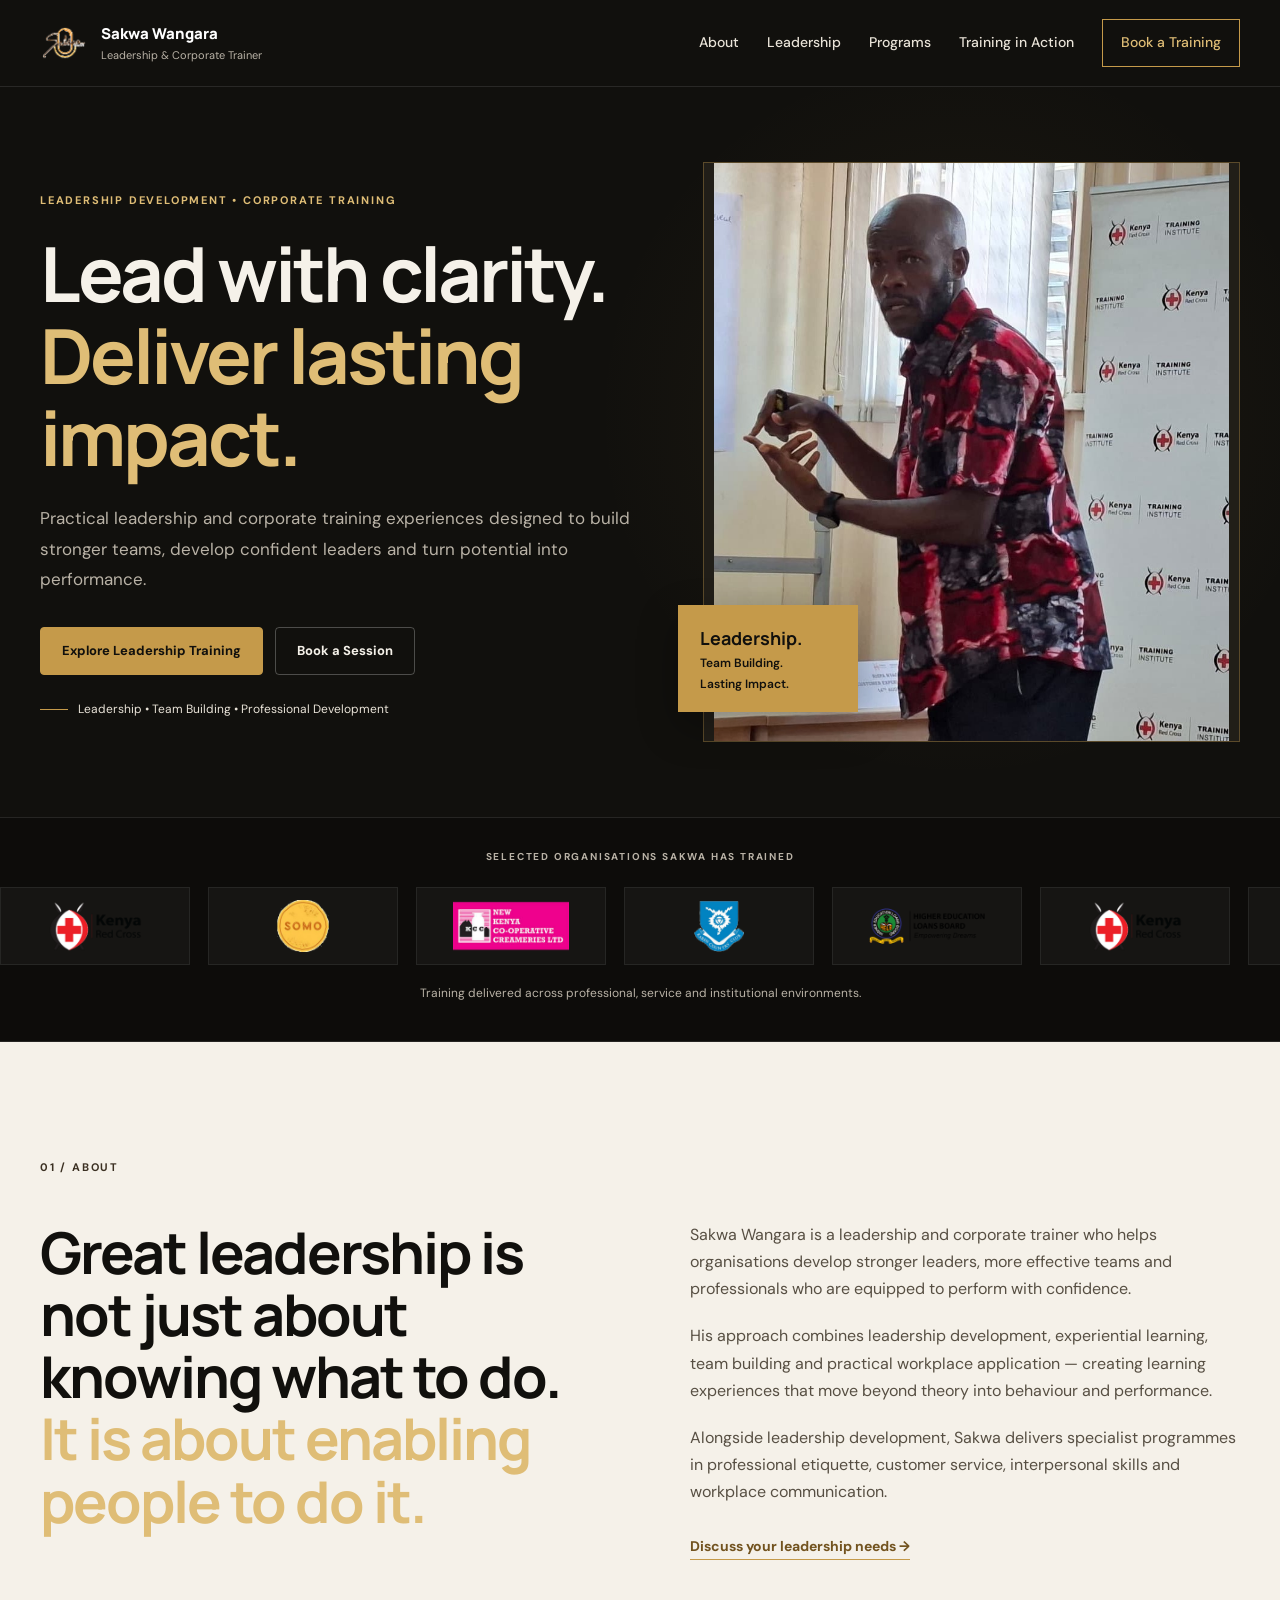
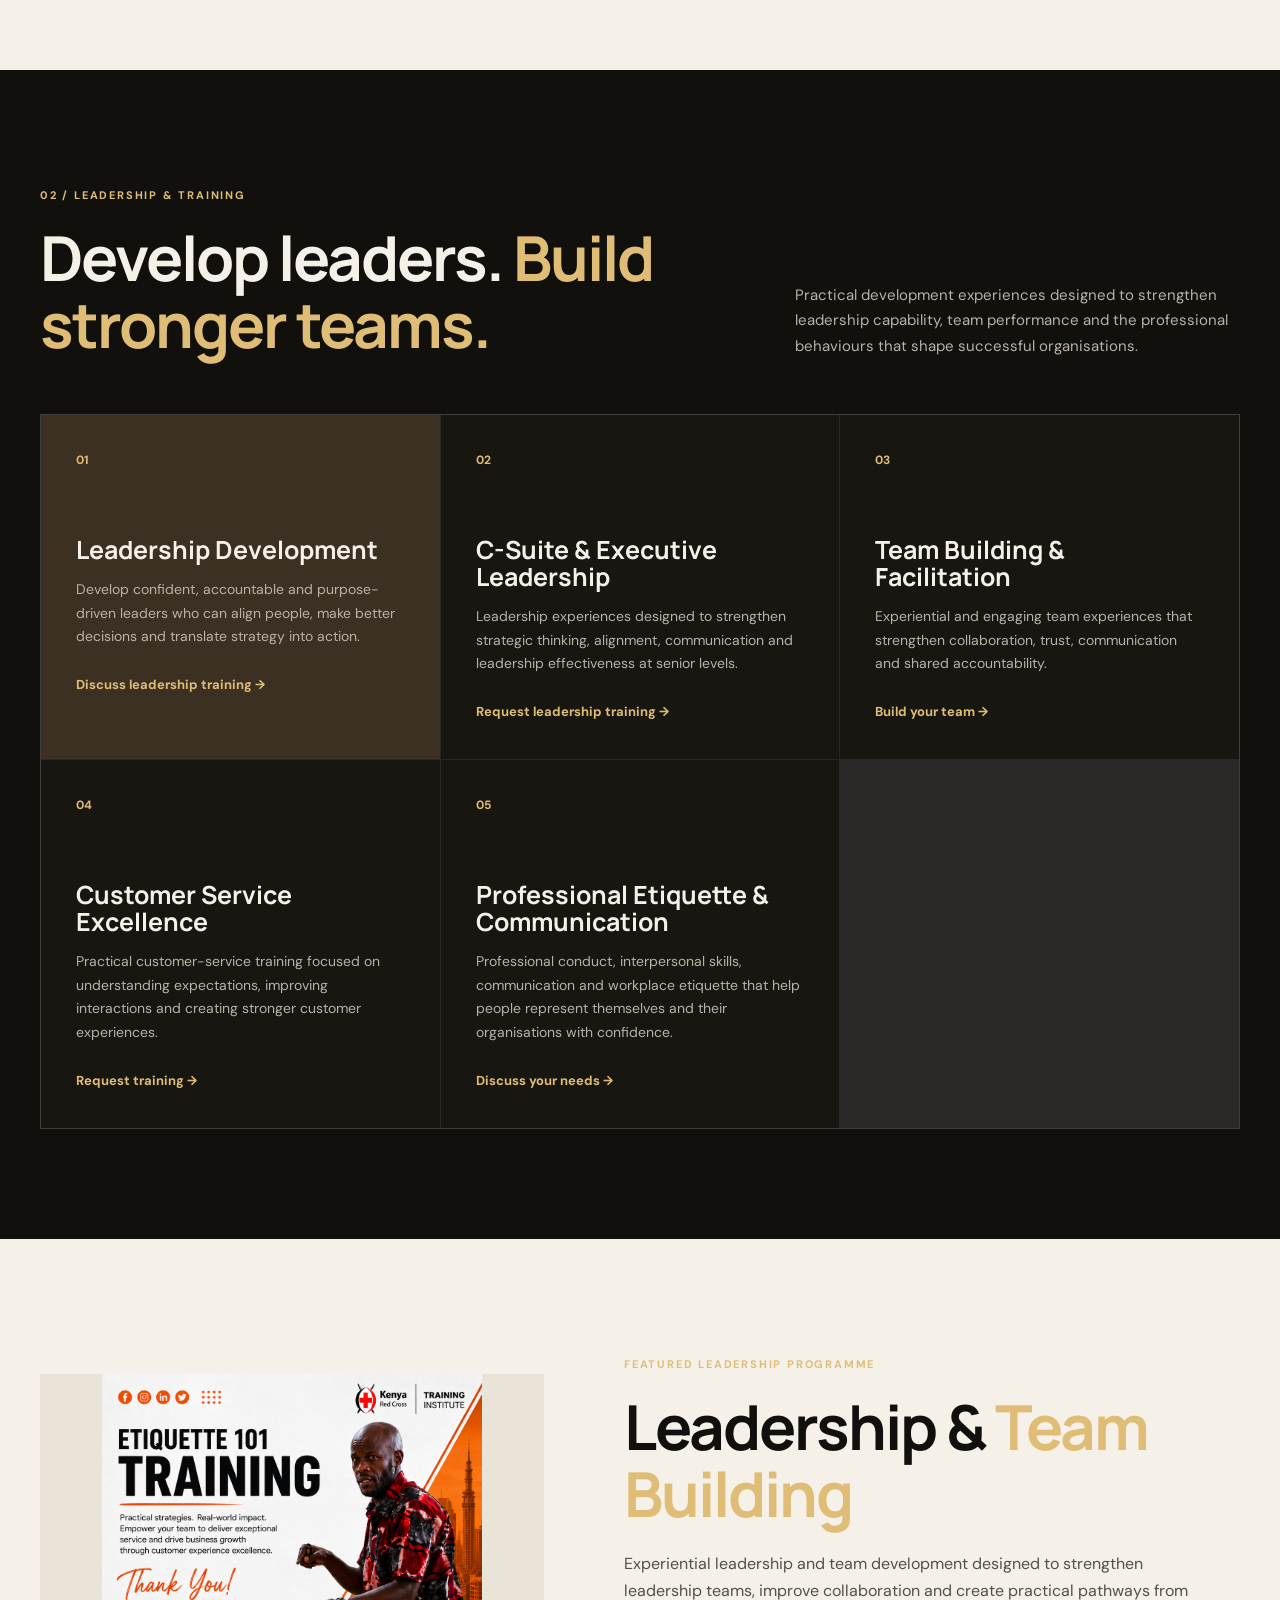
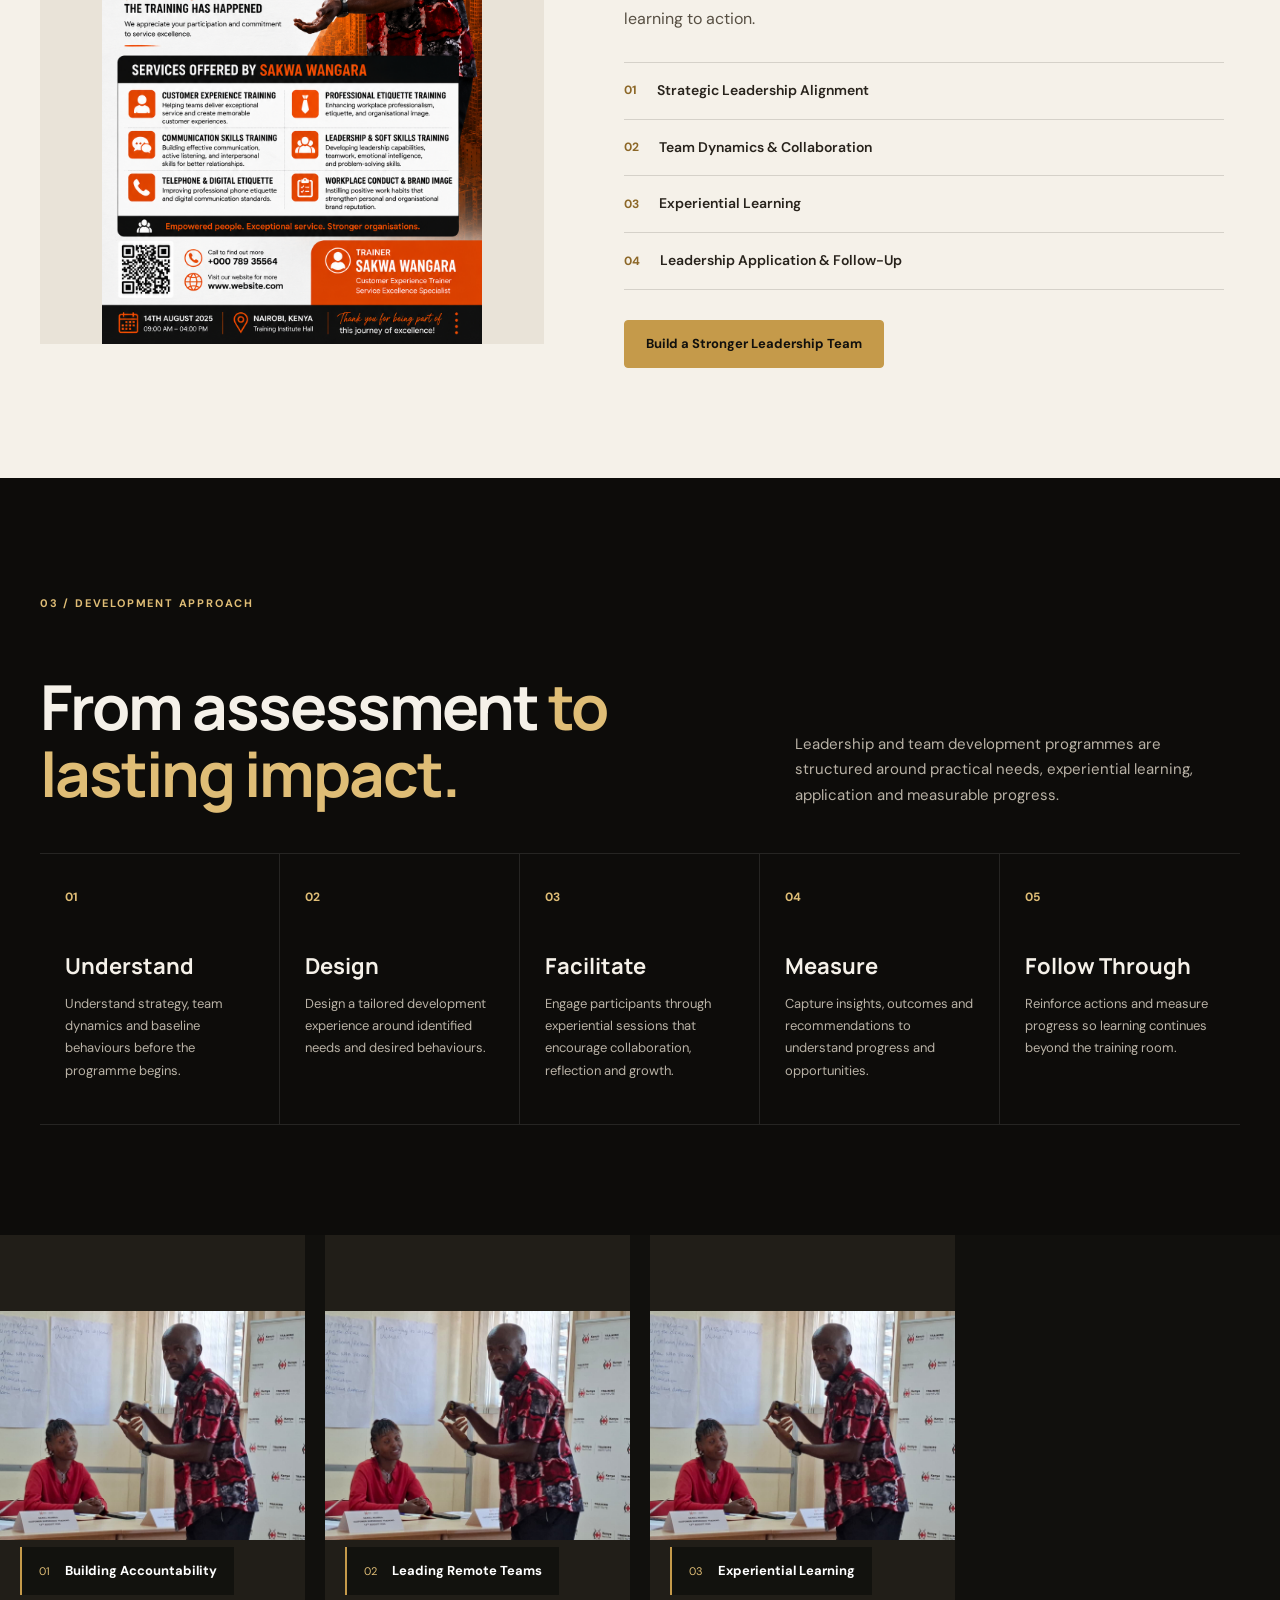
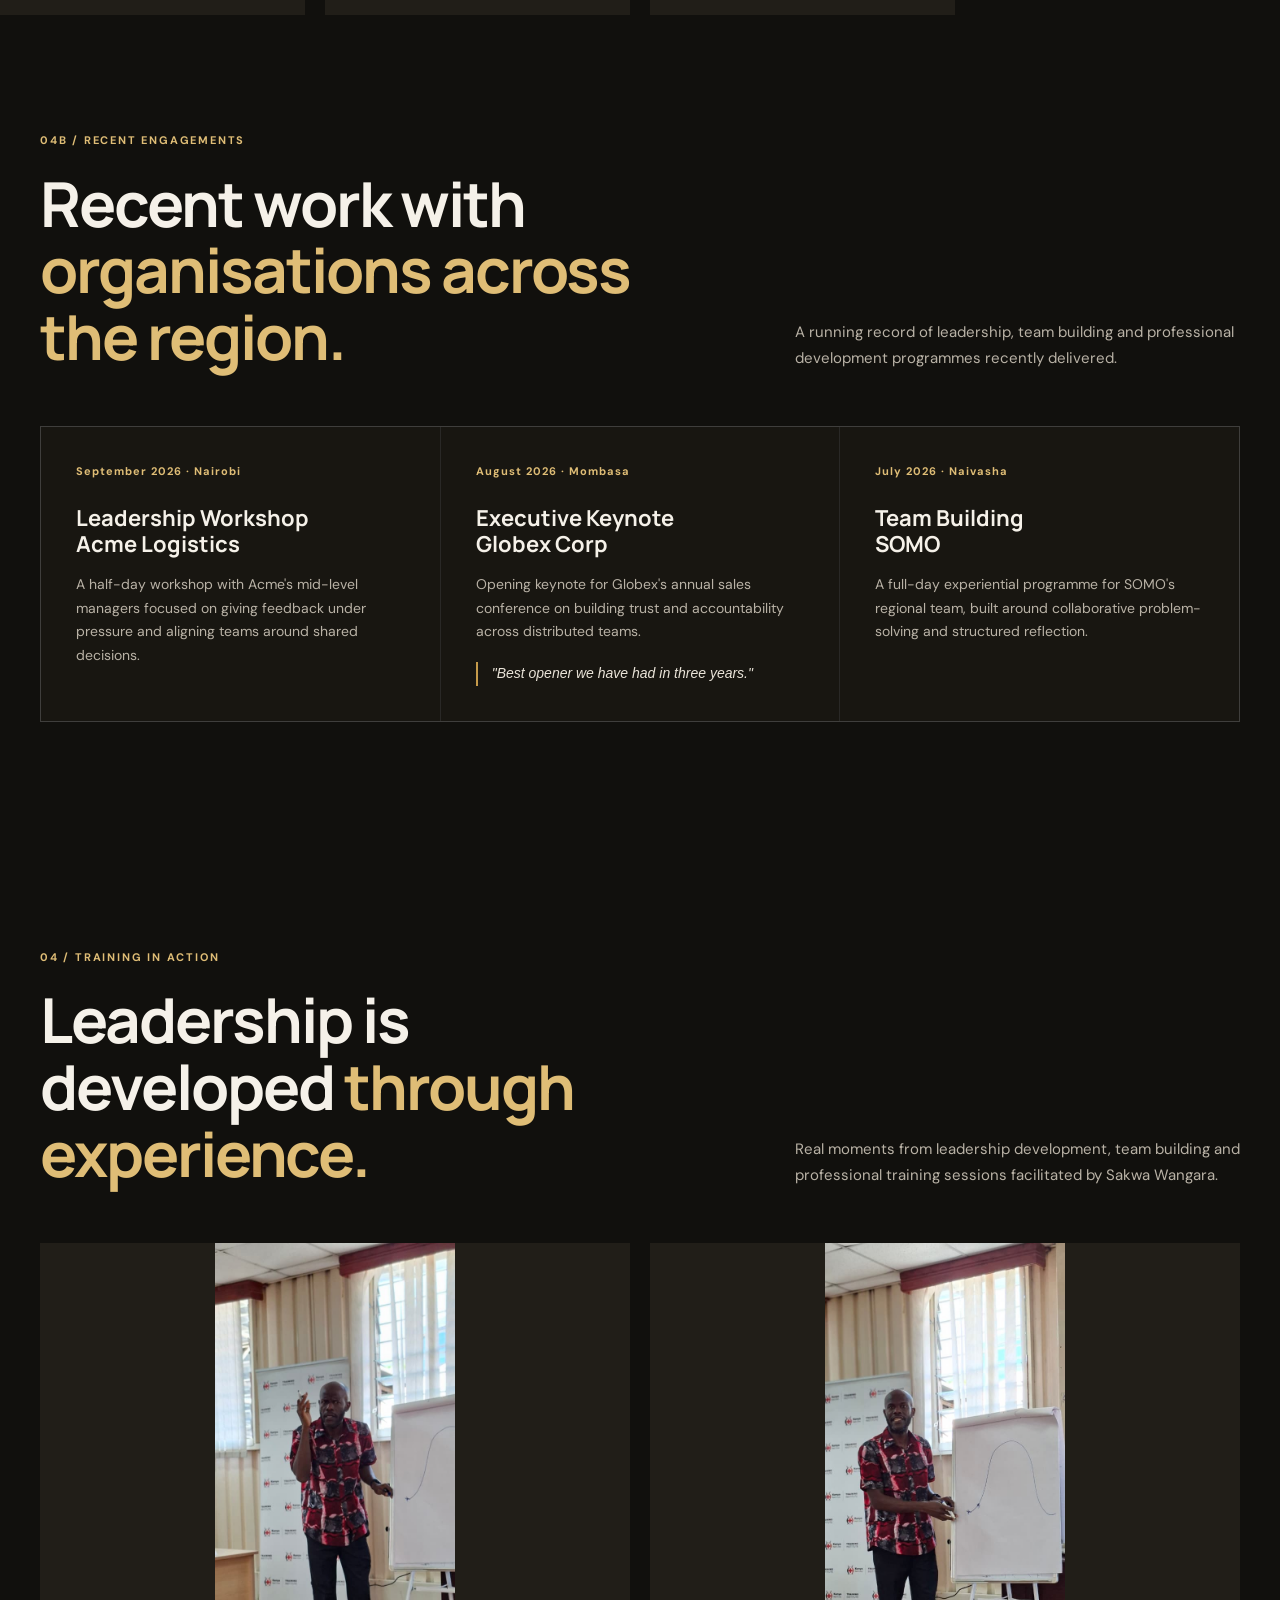
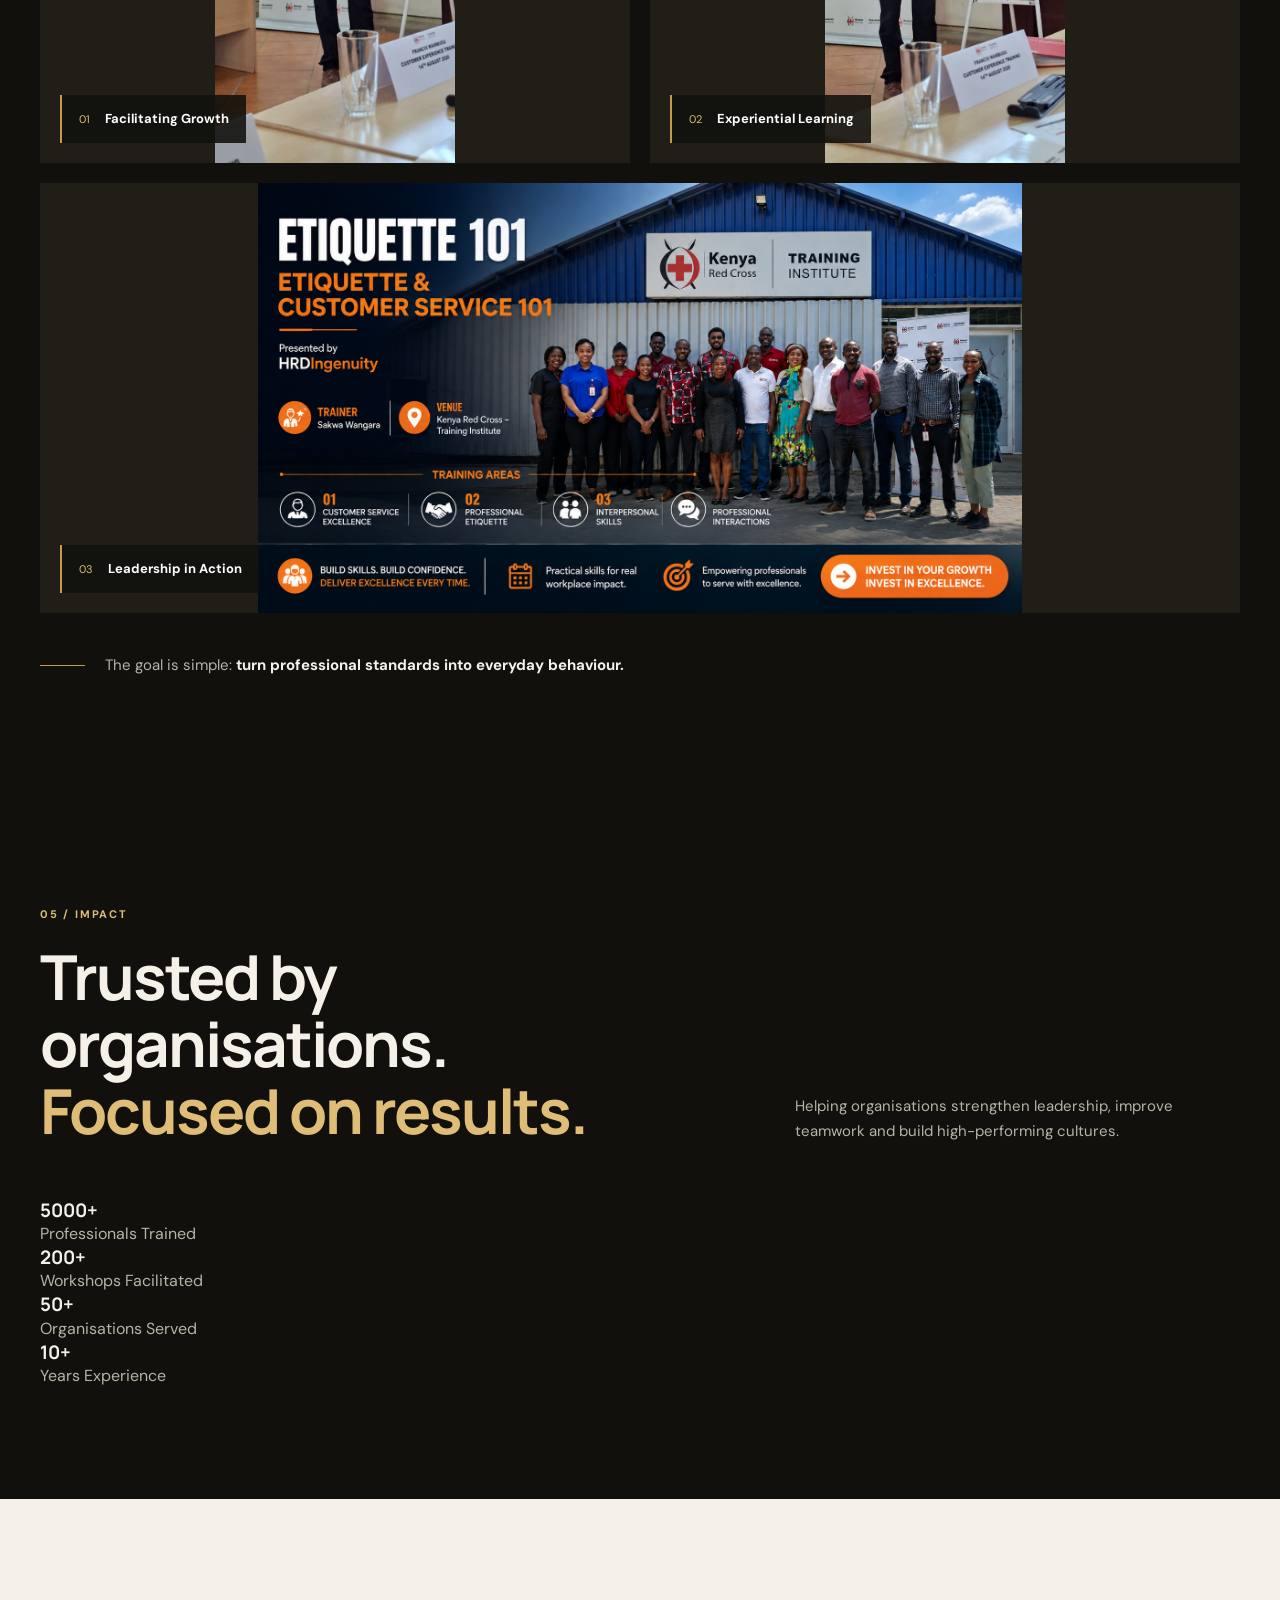
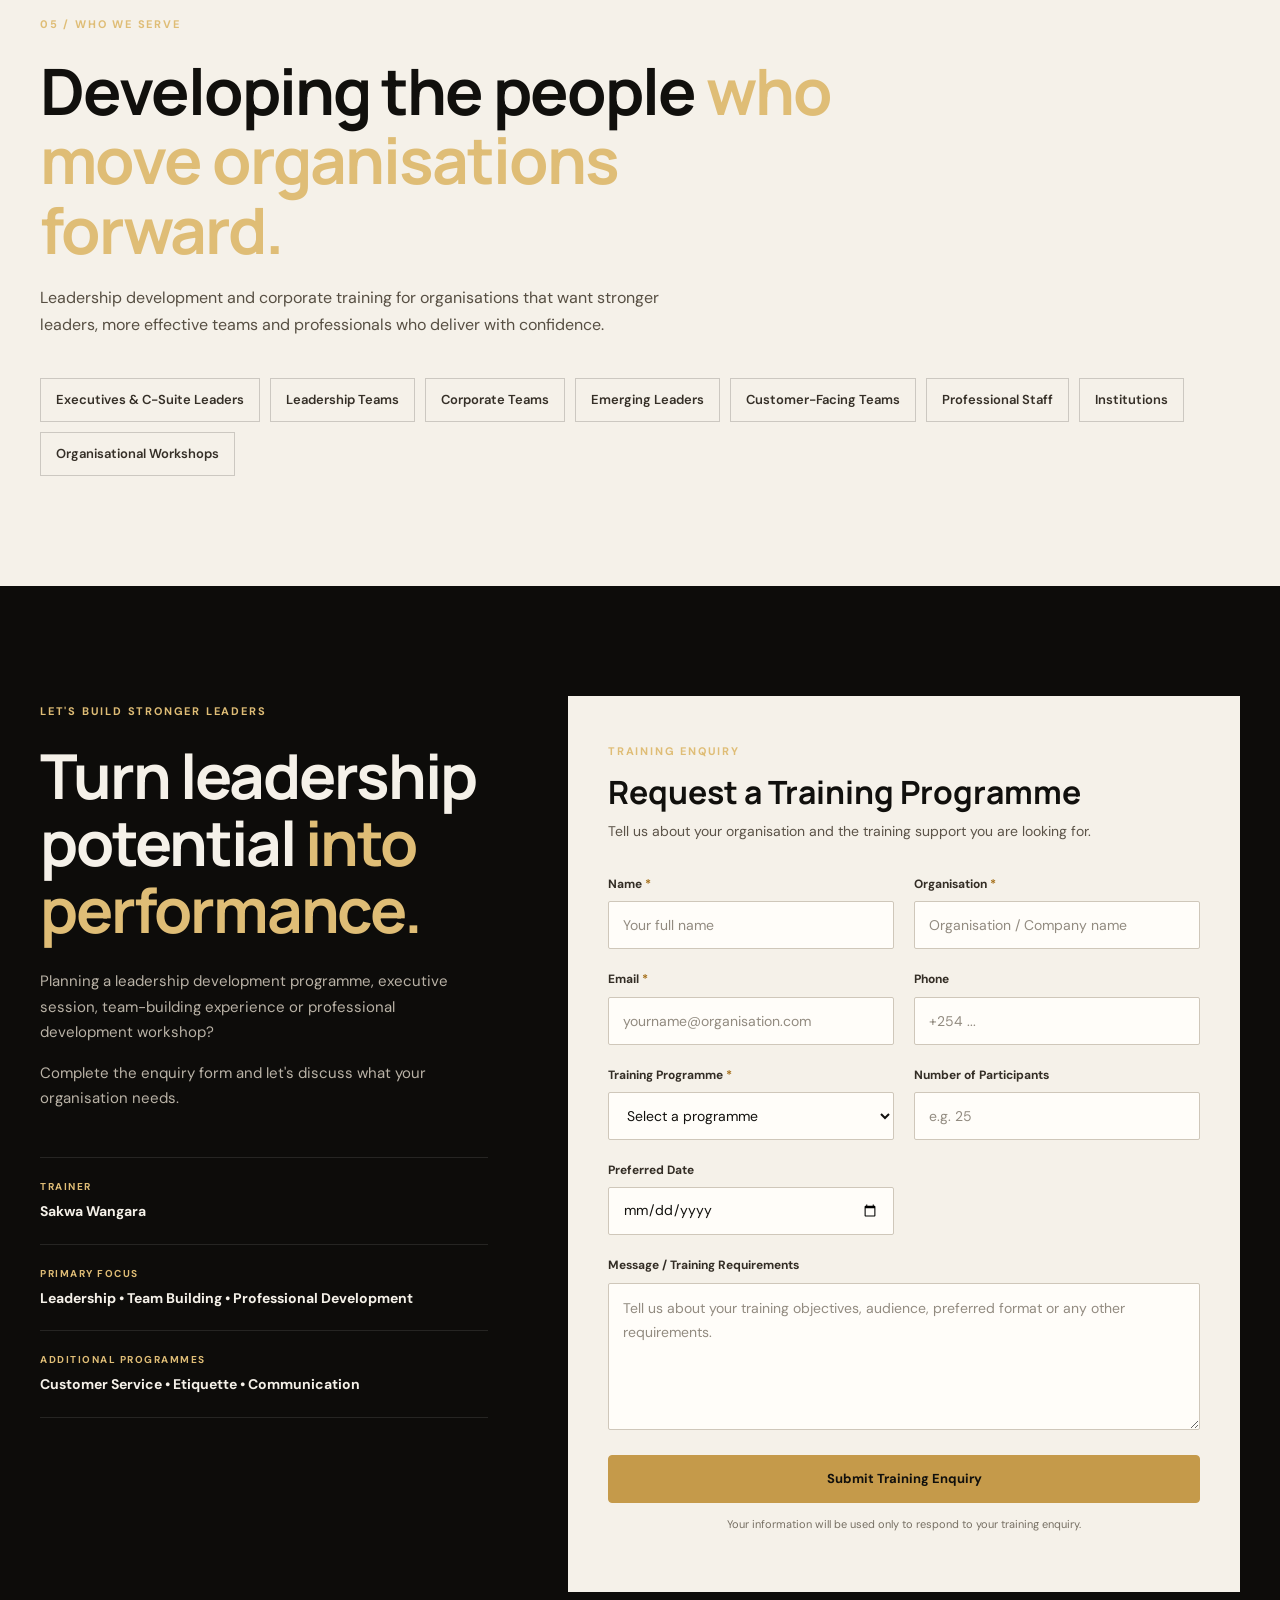
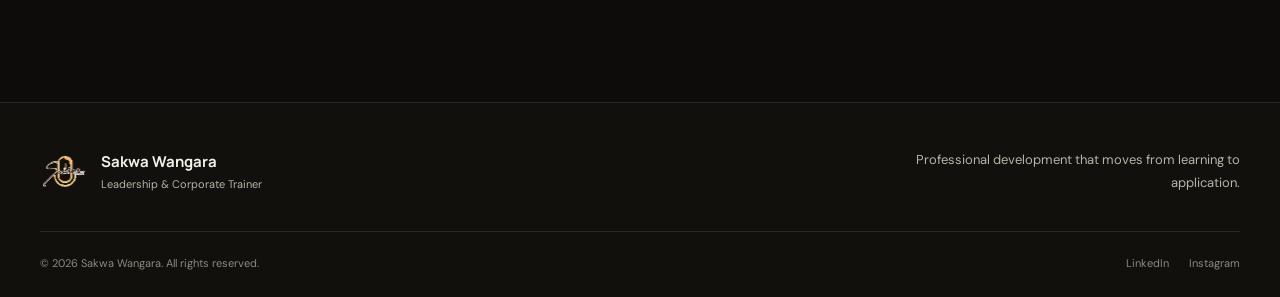
==== commit 72faf778: "Update index.html" ====
--- a/index.html
+++ b/index.html
@@ -618,11 +618,11 @@
 
         i.e. replace everything from
           <!-- TWO PORTRAITS -->
-        down through the end of
-          <!-- LANDSCAPE -->  ...</div>
-
-        with this single div:
-========================================================= -->
+       <!-- down through the end of
+          <!-- LANDSCAPE -->  
+
+       <!-- with this single div:
+<!--========================================================= -->
 
 <div id="event-gallery" class="event-photo-grid"></div>
 
--- a/css/style.css
+++ b/css/style.css
@@ -1395,3 +1395,98 @@
     }
 
 }
+/* =========================================================
+   DYNAMIC TRAINING PHOTO GRID
+   (drop-in replacement for the hardcoded gallery-portraits /
+   gallery-landscape blocks — same visual language, any count)
+========================================================= */
+
+.event-photo-grid {
+    display: grid;
+    grid-template-columns: repeat(auto-fill, minmax(300px, 1fr));
+    gap: 20px;
+}
+
+.event-photo-grid .gallery-photo {
+    height: 380px;
+}
+
+
+/* =========================================================
+   RECENT ENGAGEMENTS
+   (same tile language as .service-grid, applied to events)
+========================================================= */
+
+.engagements {
+    background: var(--dark);
+}
+
+.engagement-grid {
+    display: grid;
+    grid-template-columns: repeat(3, 1fr);
+    gap: 1px;
+    background: var(--line);
+    border: 1px solid var(--line);
+}
+
+.engagement-card {
+    padding: 35px;
+    background: var(--dark-2);
+    transition: background 0.2s ease;
+}
+
+.engagement-card:hover {
+    background: #201d17;
+}
+
+.engagement-meta {
+    display: block;
+    margin-bottom: 24px;
+    color: var(--gold-light);
+    font-size: 11px;
+    font-weight: 700;
+    letter-spacing: 1px;
+}
+
+.engagement-card h3 {
+    max-width: 310px;
+    margin-bottom: 15px;
+    font-size: 22px;
+    color: var(--cream);
+    line-height: 1.2;
+}
+
+.engagement-card p {
+    max-width: 370px;
+    font-size: 14px;
+    line-height: 1.7;
+}
+
+.engagement-quote {
+    margin-top: 18px;
+    padding-left: 14px;
+    border-left: 2px solid var(--gold);
+    color: var(--cream-2);
+    font-size: 13px;
+    font-style: italic;
+}
+
+@media (max-width: 1000px) {
+    .engagement-grid {
+        grid-template-columns: 1fr 1fr;
+    }
+}
+
+@media (max-width: 760px) {
+    .event-photo-grid .gallery-photo {
+        height: 300px;
+    }
+
+    .engagement-grid {
+        grid-template-columns: 1fr;
+    }
+
+    .engagement-card {
+        padding: 30px;
+    }
+}
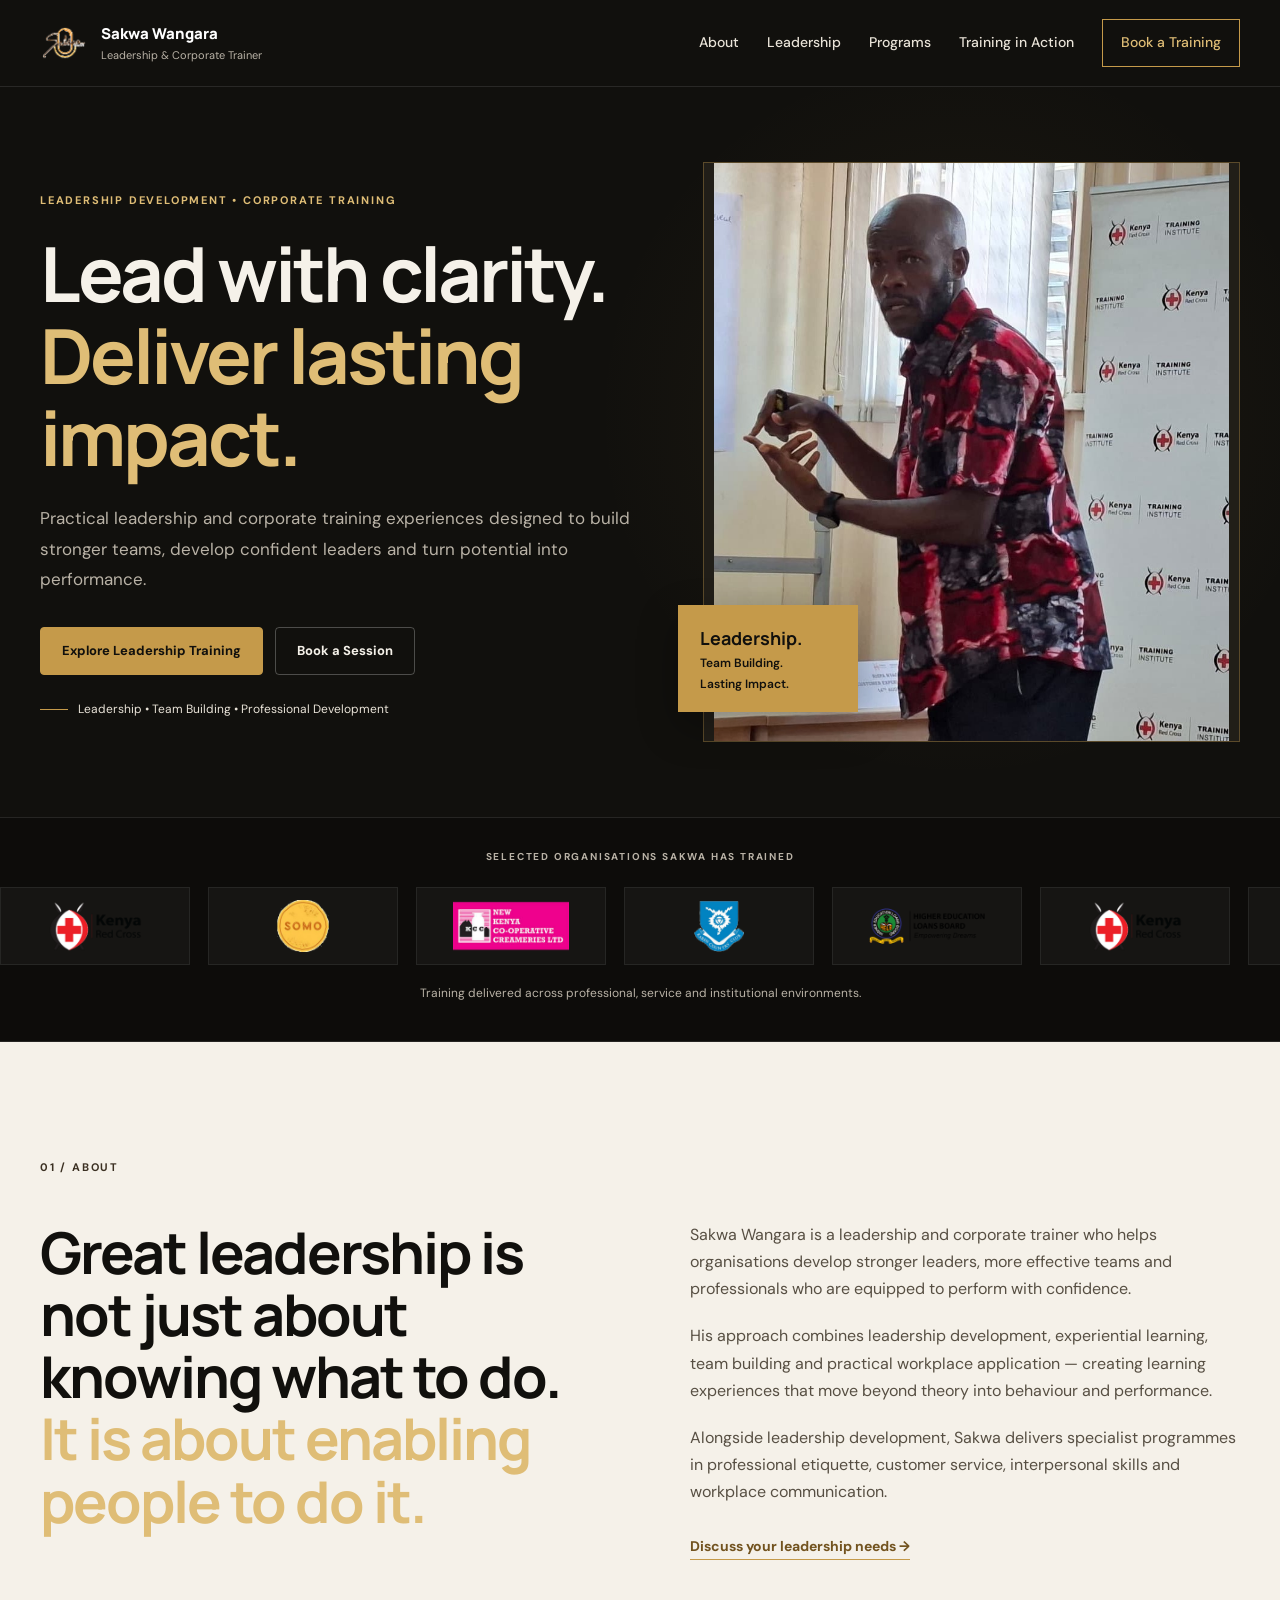
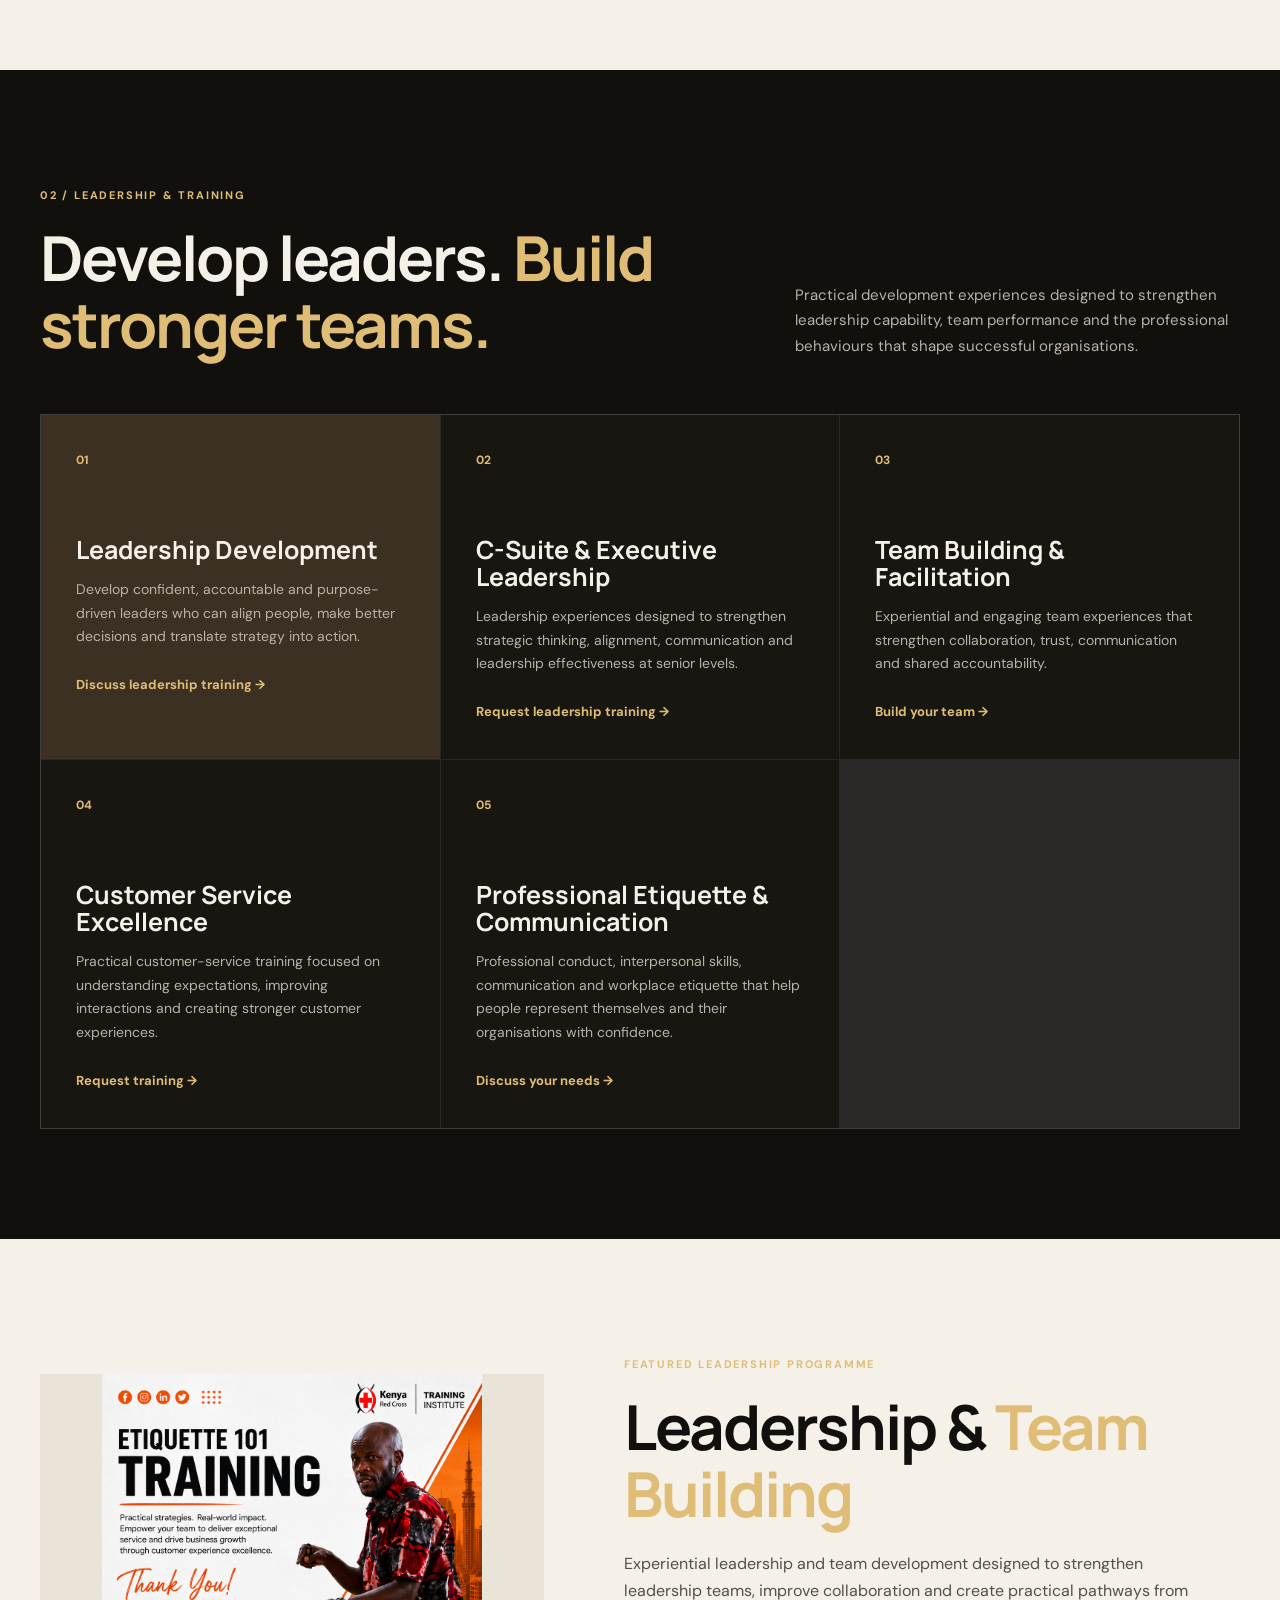
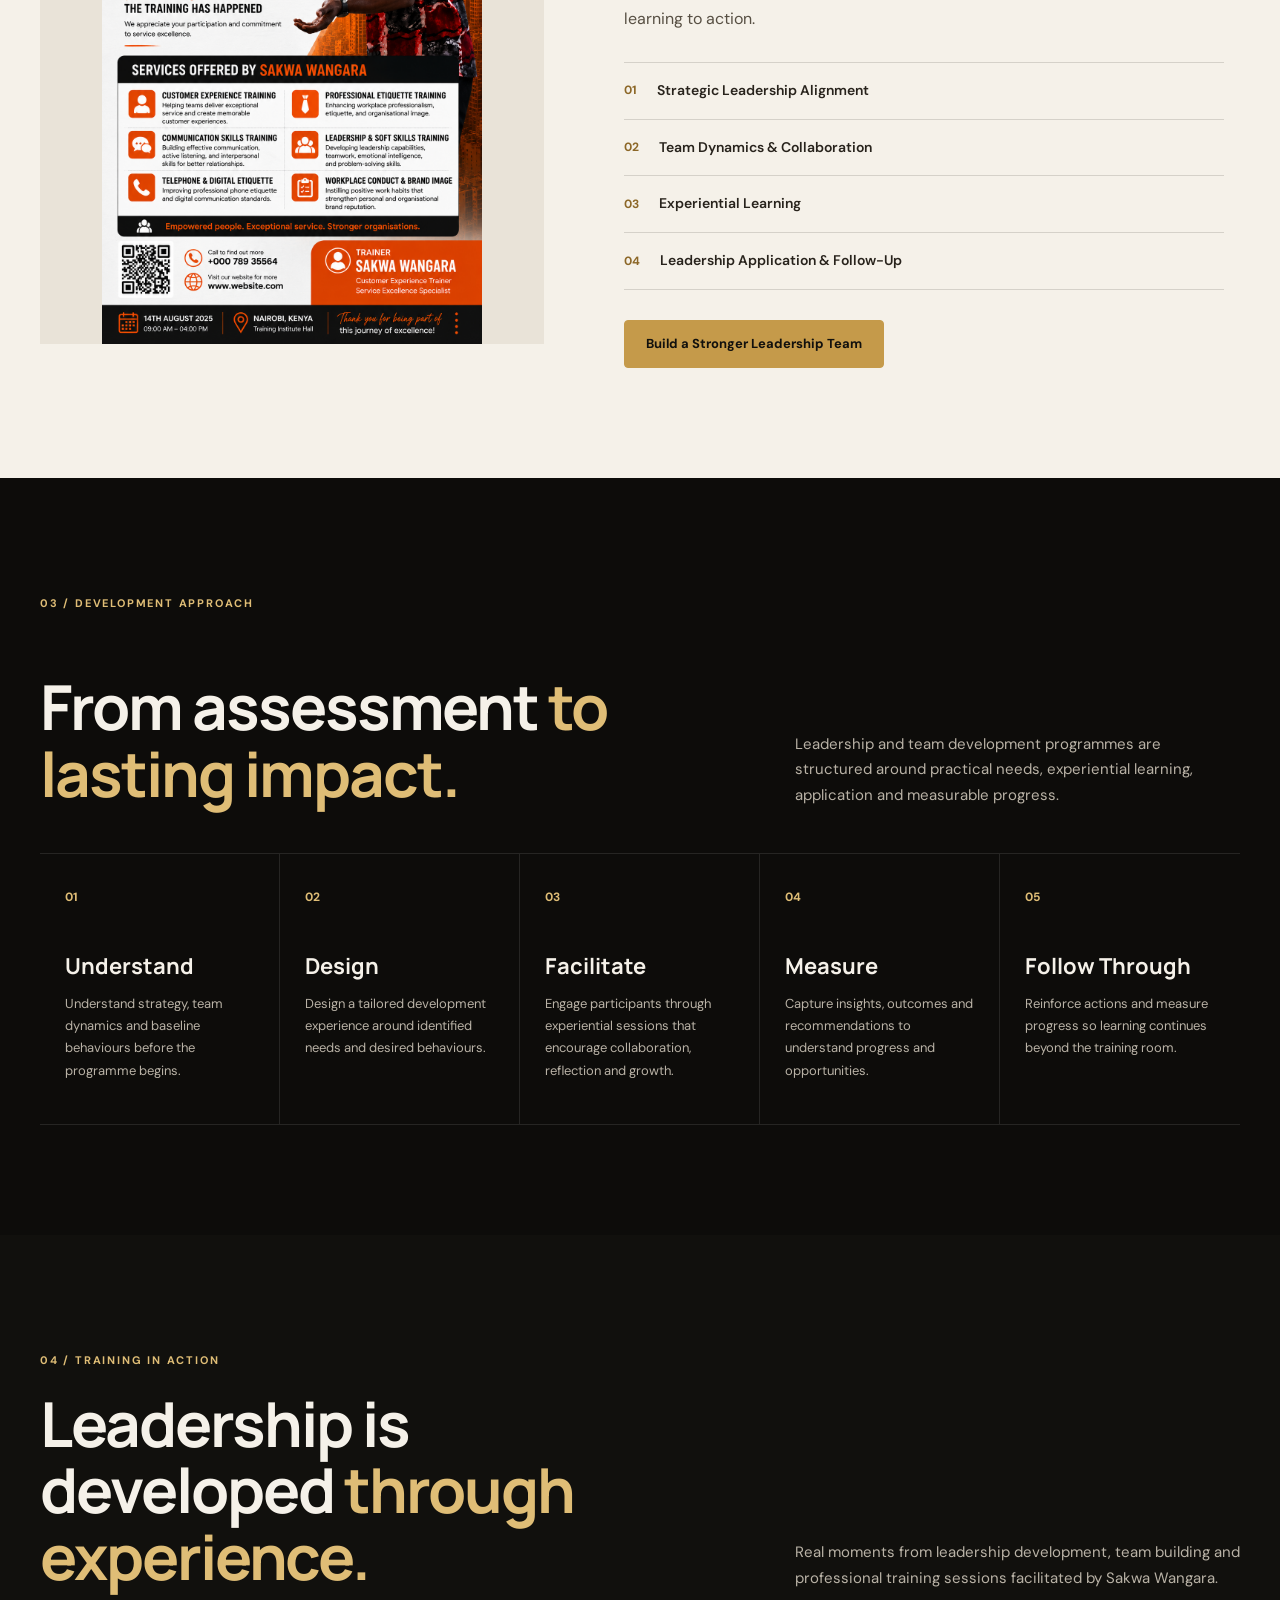
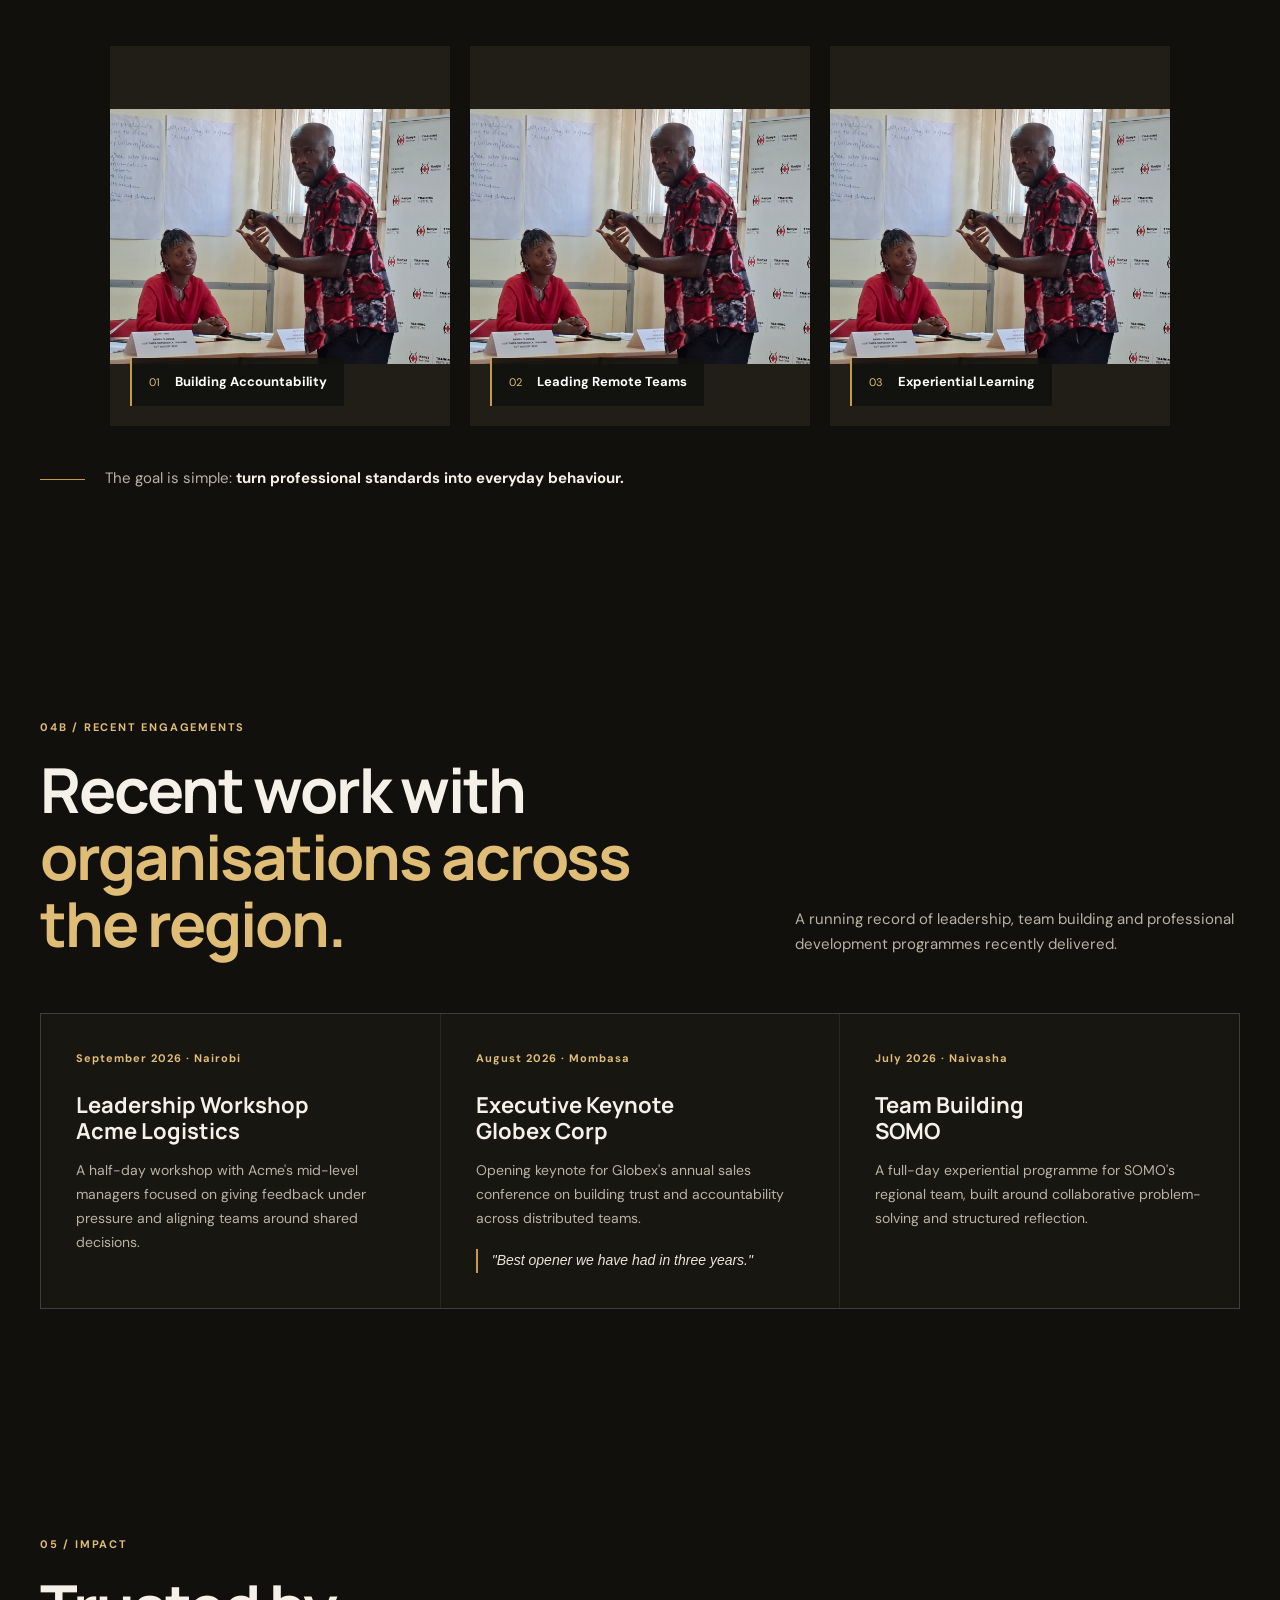
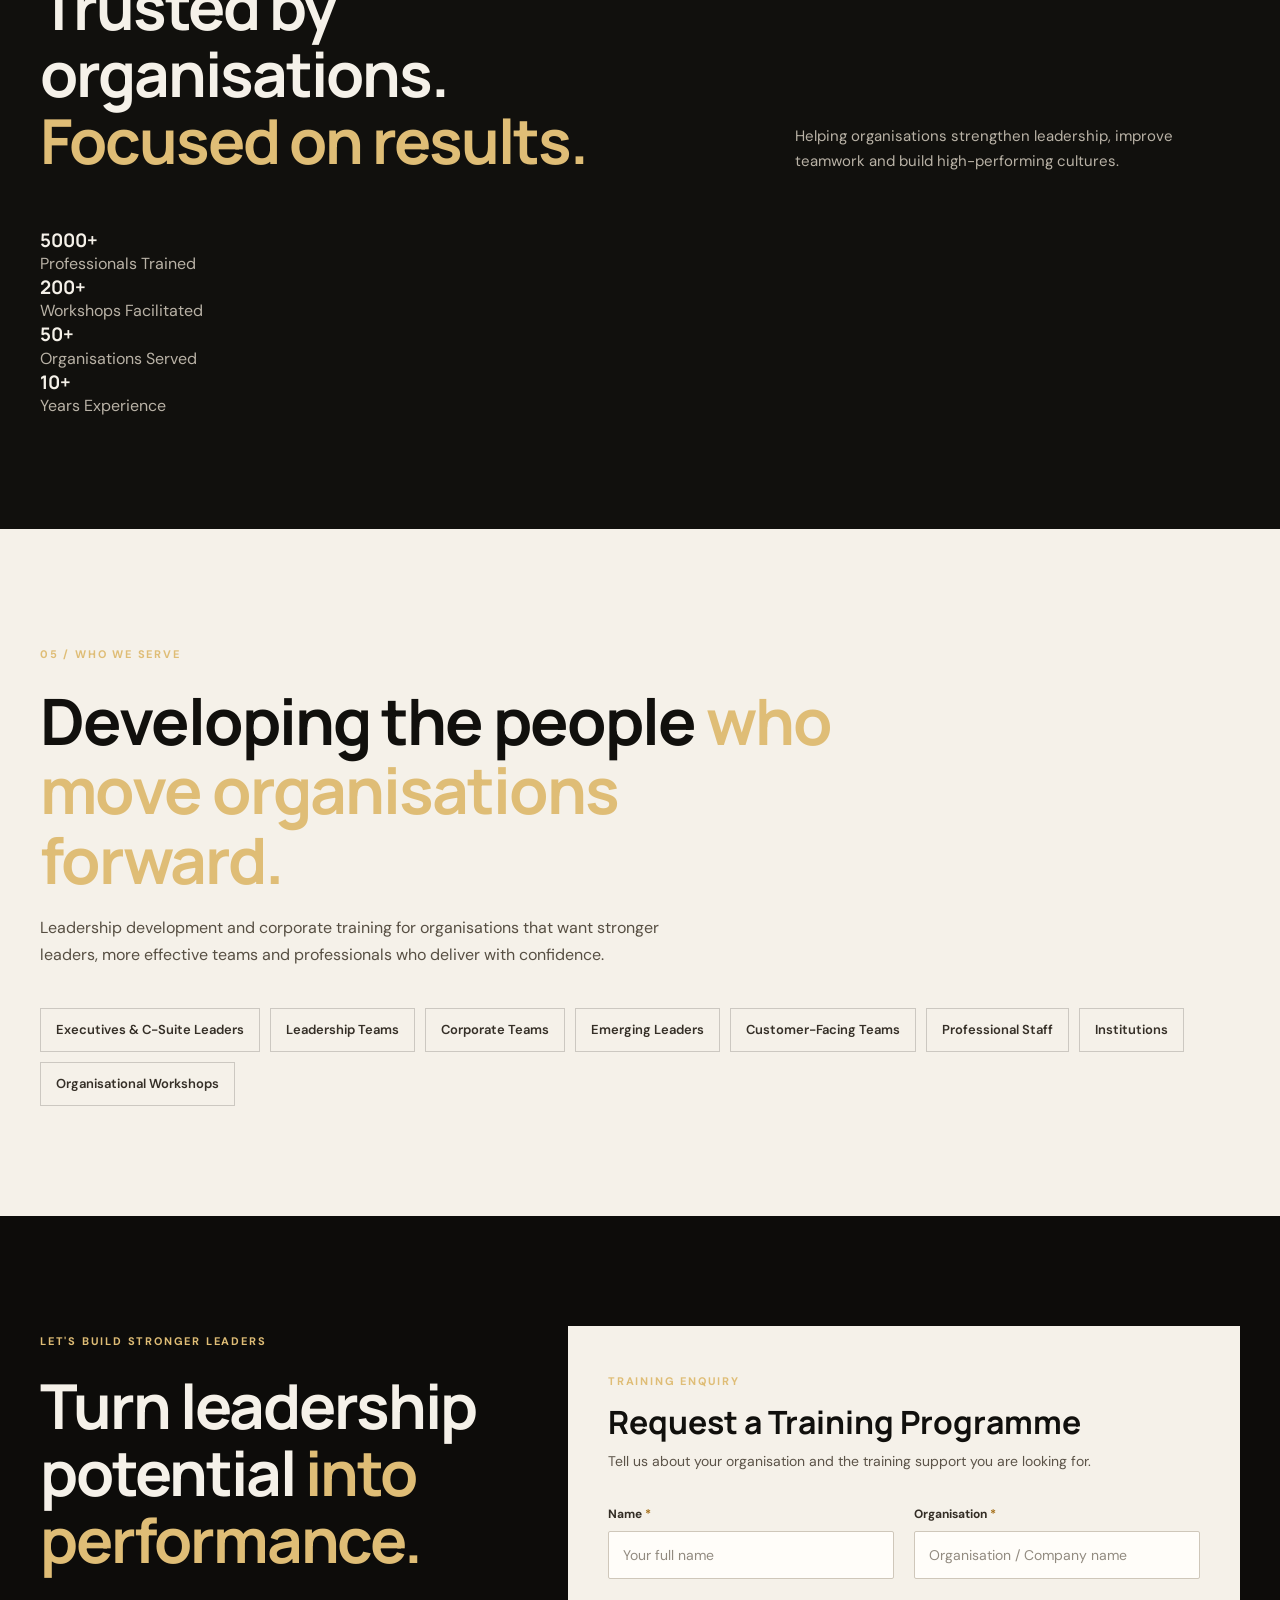
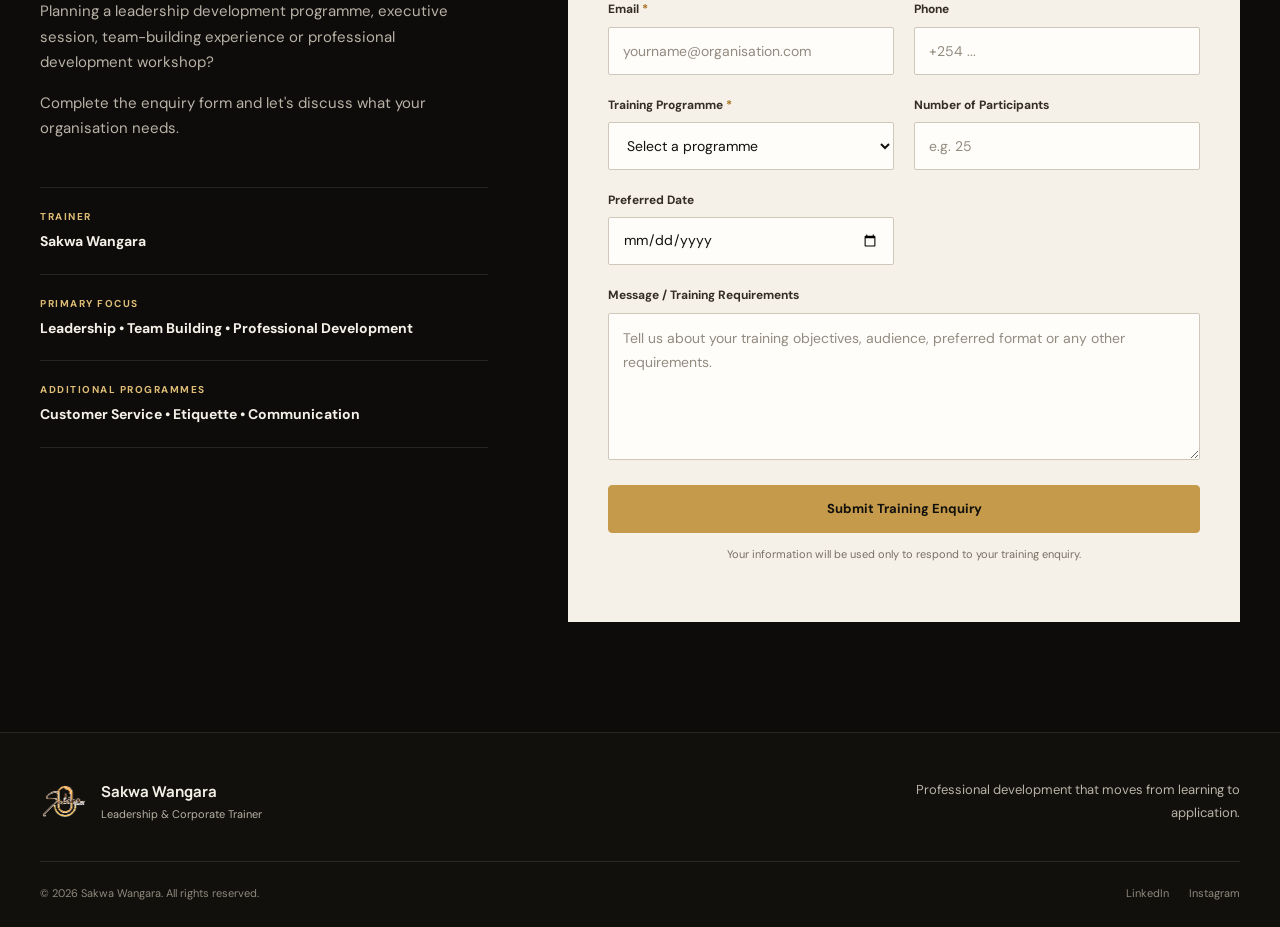
==== commit 90cef26a: "Create index.html" ====
--- a/index.html
+++ b/index.html
@@ -612,65 +612,11 @@
 
 </section>
 
-<!-- =========================================================
-     1) REPLACE the two hardcoded blocks inside the existing
-        <section class="gallery" id="gallery"> ... </section>
-
-        i.e. replace everything from
-          <!-- TWO PORTRAITS -->
-       <!-- down through the end of
-          <!-- LANDSCAPE -->  
-
-       <!-- with this single div:
-<!--========================================================= -->
-
-<div id="event-gallery" class="event-photo-grid"></div>
-
-
-<!-- =========================================================
-     2) ADD a new section right after the gallery section
-        and before the "IMPACT STATISTICS" section.
-========================================================= -->
-
-<section class="section engagements" id="engagements">
-
-    <div class="container">
-
-        <div class="section-heading">
-
-            <div>
-                <span class="label">
-                    04B / RECENT ENGAGEMENTS
-                </span>
-
-                <h2>
-                    Recent work with
-                    <span>organisations across the region.</span>
-                </h2>
-            </div>
-
-            <p>
-                A running record of leadership, team building and
-                professional development programmes recently delivered.
-            </p>
-
-        </div>
-
-        <div id="event-list" class="engagement-grid"></div>
-
-    </div>
-
-</section>
-
-
-<!-- =========================================================
-     3) Before the closing </body> tag, alongside the existing
-        <script src="js/main.js"></script>, add:
-========================================================= -->
-
-<script src="js/events.js" defer></script>
+
 <!-- =========================================================
      TRAINING IN ACTION / PORTFOLIO
+     (now dynamic — photos load from data/events.json via
+     js/events.js, so new photos are added there, not here)
 ========================================================= -->
 
 <section class="section gallery" id="gallery">
@@ -698,60 +644,7 @@
 
         </div>
 
-
-        <!-- TWO PORTRAITS -->
-        <div class="gallery-portraits">
-
-            <div class="gallery-photo portrait">
-                <img
-                    src="images/traineraction.jpg"
-                    alt="Sakwa Wangara facilitating professional training"
-                    loading="lazy"
-                >
-
-                <div class="photo-label">
-                    <span>01</span>
-                    <strong>Facilitating Growth</strong>
-                </div>
-            </div>
-
-
-            <div class="gallery-photo portrait">
-                <img
-                    src="images/traineraction2.jpg"
-                    alt="Corporate training session"
-                    loading="lazy"
-                >
-
-                <div class="photo-label">
-                    <span>02</span>
-                    <strong>Experiential Learning</strong>
-                </div>
-            </div>
-
-        </div>
-
-
-        <!-- LANDSCAPE -->
-        <div class="gallery-landscape">
-
-            <div class="gallery-photo landscape">
-
-                <img
-                    src="images/corporatetrain.png"
-                    alt="Sakwa Wangara conducting a professional group training session"
-                    loading="lazy"
-                >
-
-                <div class="photo-label">
-                    <span>03</span>
-                    <strong>Leadership in Action</strong>
-                </div>
-
-            </div>
-
-        </div>
-
+        <div id="event-gallery" class="event-photo-grid"></div>
 
         <div class="gallery-statement">
             <span></span>
@@ -767,6 +660,43 @@
     </div>
 
 </section>
+
+
+<!-- =========================================================
+     RECENT ENGAGEMENTS
+     (also dynamic — cards load from the same data/events.json)
+========================================================= -->
+
+<section class="section engagements" id="engagements">
+
+    <div class="container">
+
+        <div class="section-heading">
+
+            <div>
+                <span class="label">
+                    04B / RECENT ENGAGEMENTS
+                </span>
+
+                <h2>
+                    Recent work with
+                    <span>organisations across the region.</span>
+                </h2>
+            </div>
+
+            <p>
+                A running record of leadership, team building and
+                professional development programmes recently delivered.
+            </p>
+
+        </div>
+
+        <div id="event-list" class="engagement-grid"></div>
+
+    </div>
+
+</section>
+
 
 <!-- =========================================================
      IMPACT STATISTICS
@@ -1185,6 +1115,7 @@
 
 <!-- JavaScript -->
 <script src="js/main.js"></script>
+<script src="js/events.js" defer></script>
 
 </body>
 </html>
--- a/css/style.css
+++ b/css/style.css
@@ -1401,16 +1401,30 @@
    gallery-landscape blocks — same visual language, any count)
 ========================================================= */
 
-.event-photo-grid {
+/*.event-photo-grid {
     display: grid;
     grid-template-columns: repeat(auto-fill, minmax(300px, 1fr));
     gap: 20px;
-}
+} */
 
 .event-photo-grid .gallery-photo {
     height: 380px;
 }
-
+.event-photo-grid {
+    display: flex;
+    flex-wrap: wrap;
+    justify-content: center;
+    gap: 20px;
+}
+ 
+.event-photo-grid .gallery-photo {
+    flex: 0 1 340px;
+    min-width: 280px;
+}
+ 
+.event-photo-grid .gallery-photo {
+    height: 380px;
+}
 
 /* =========================================================
    RECENT ENGAGEMENTS
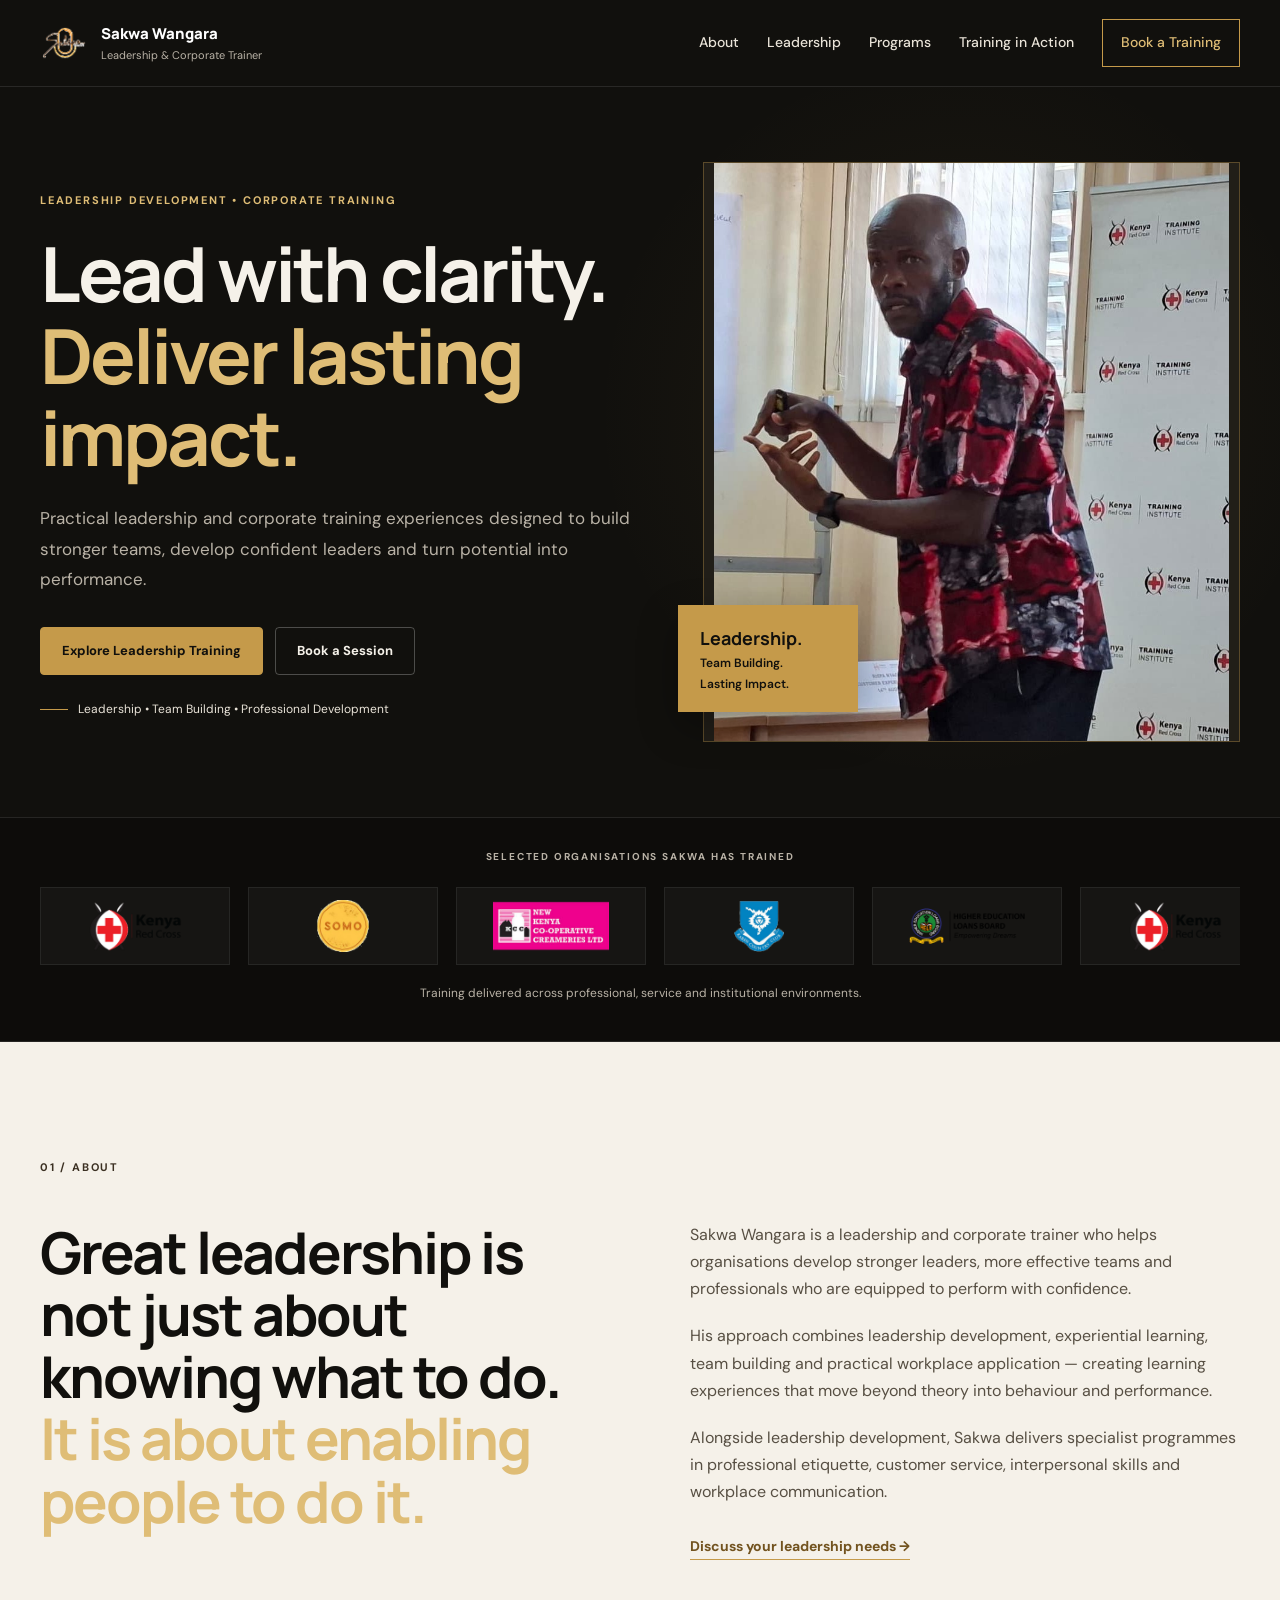
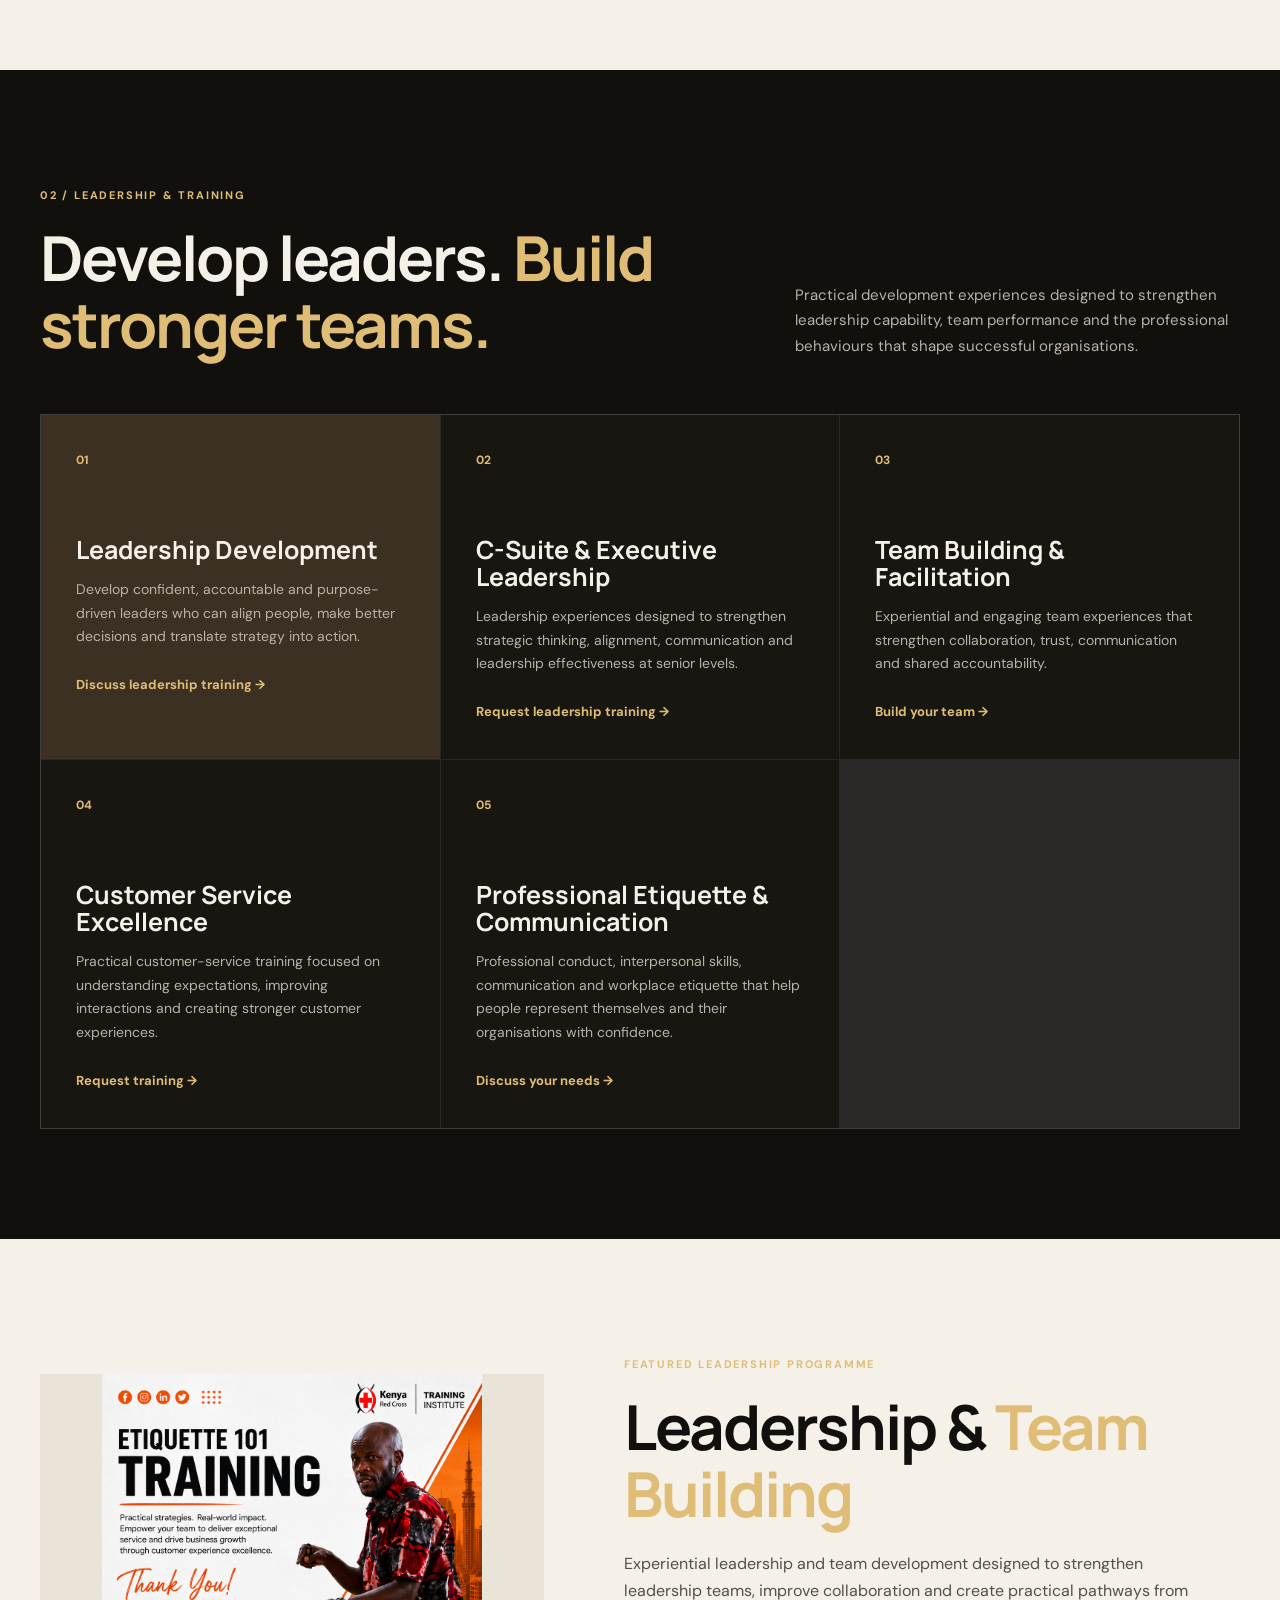
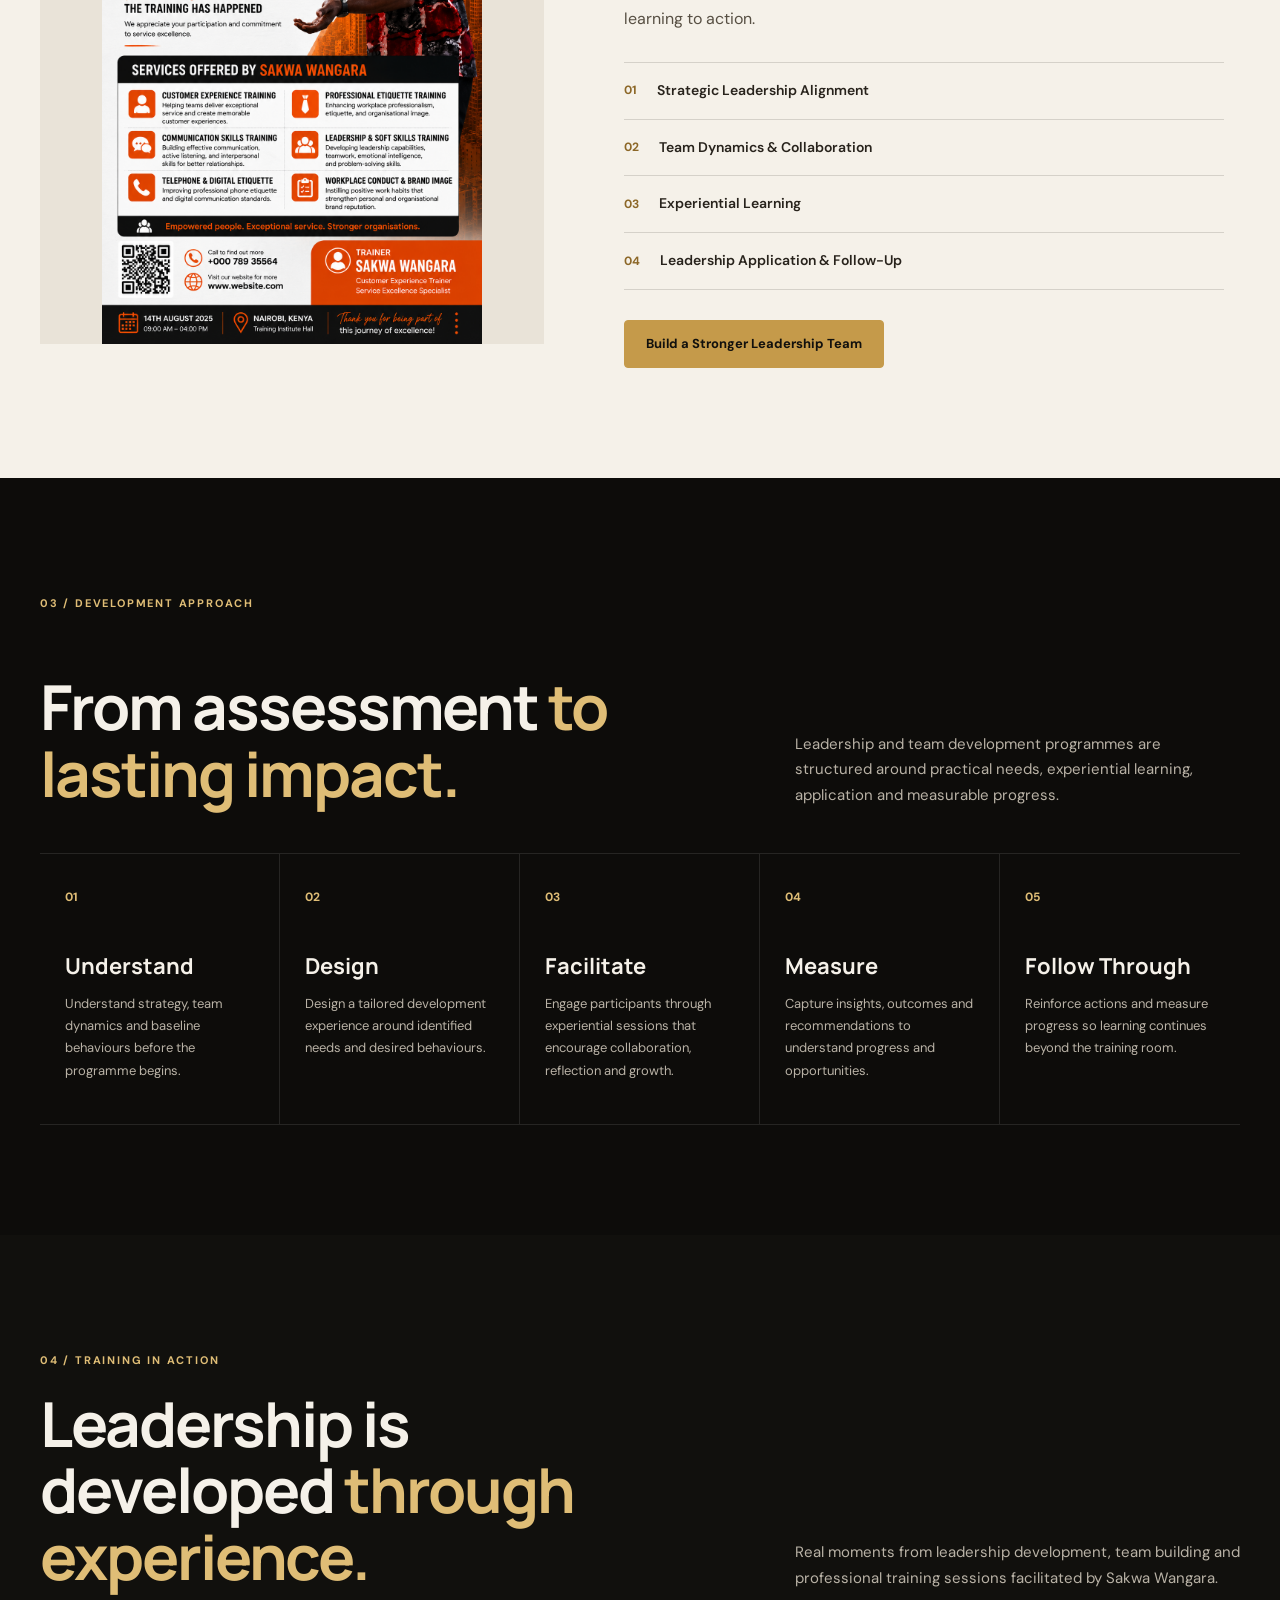
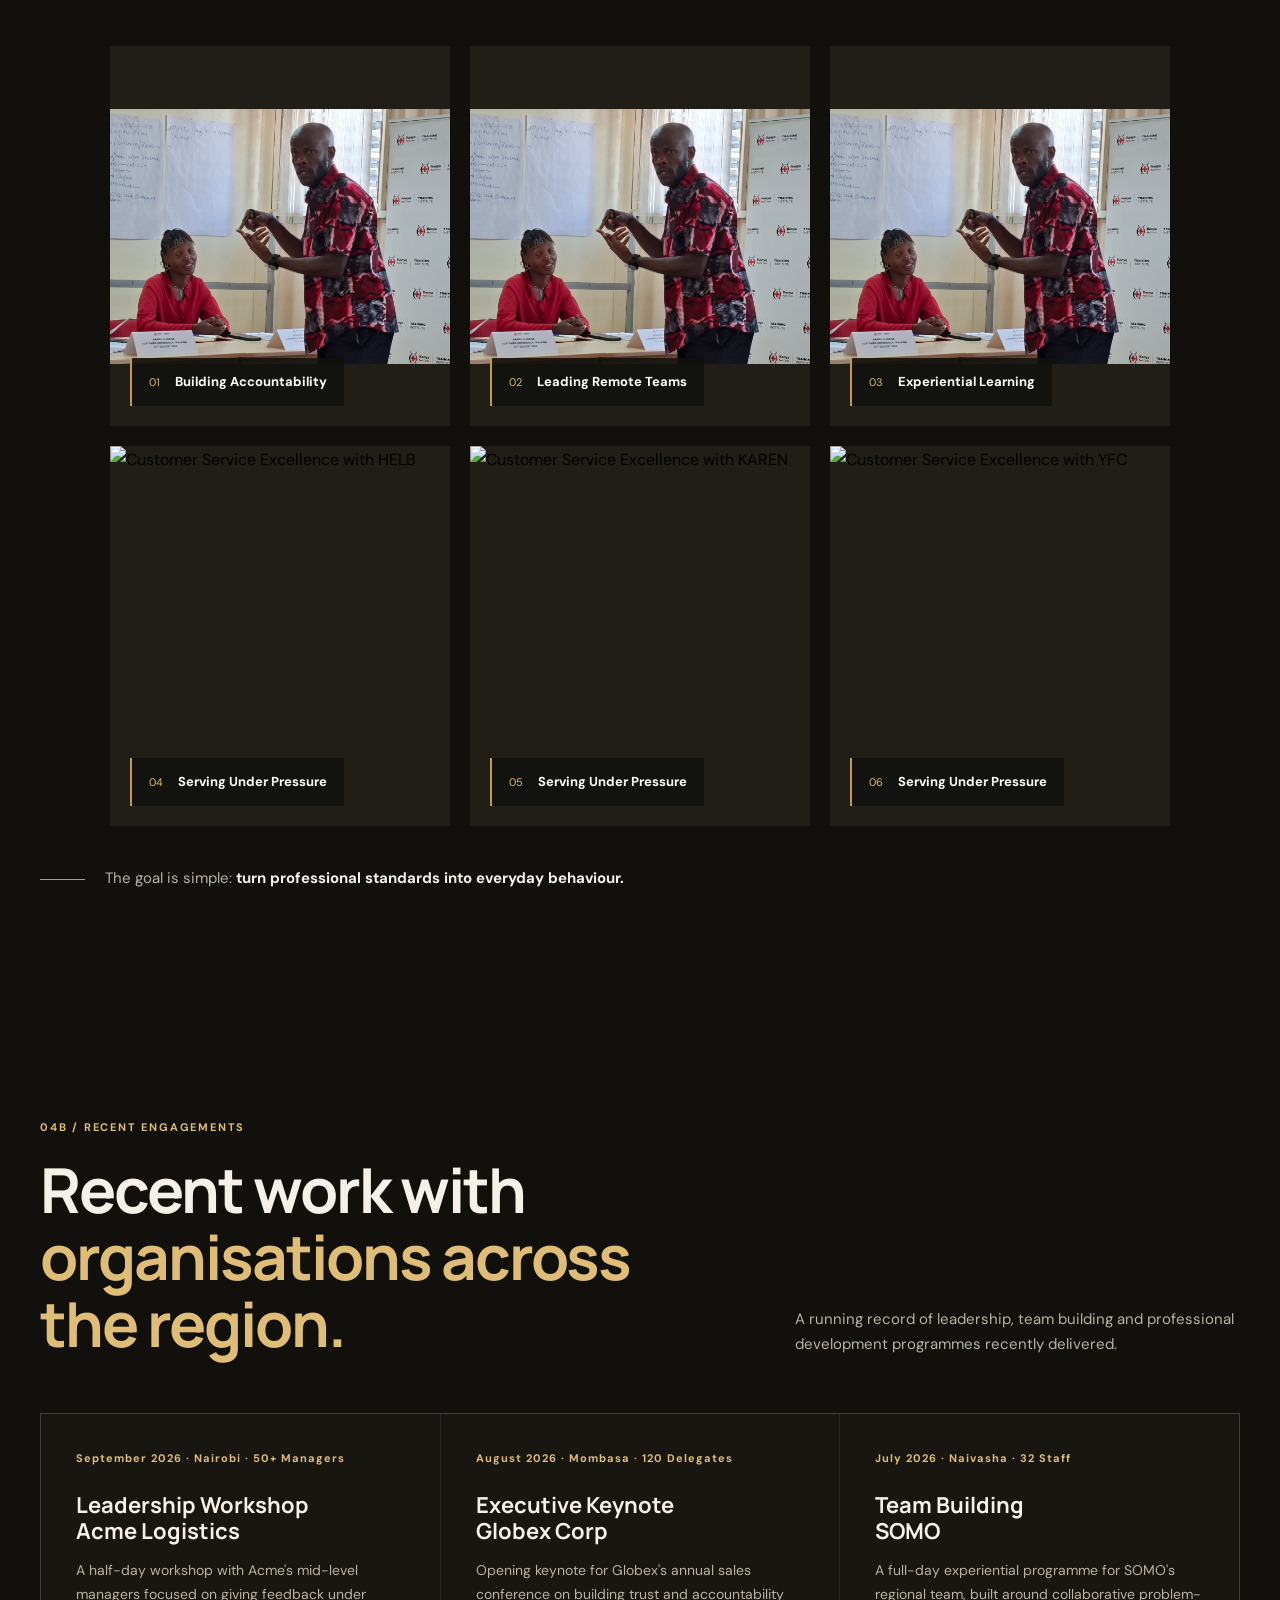
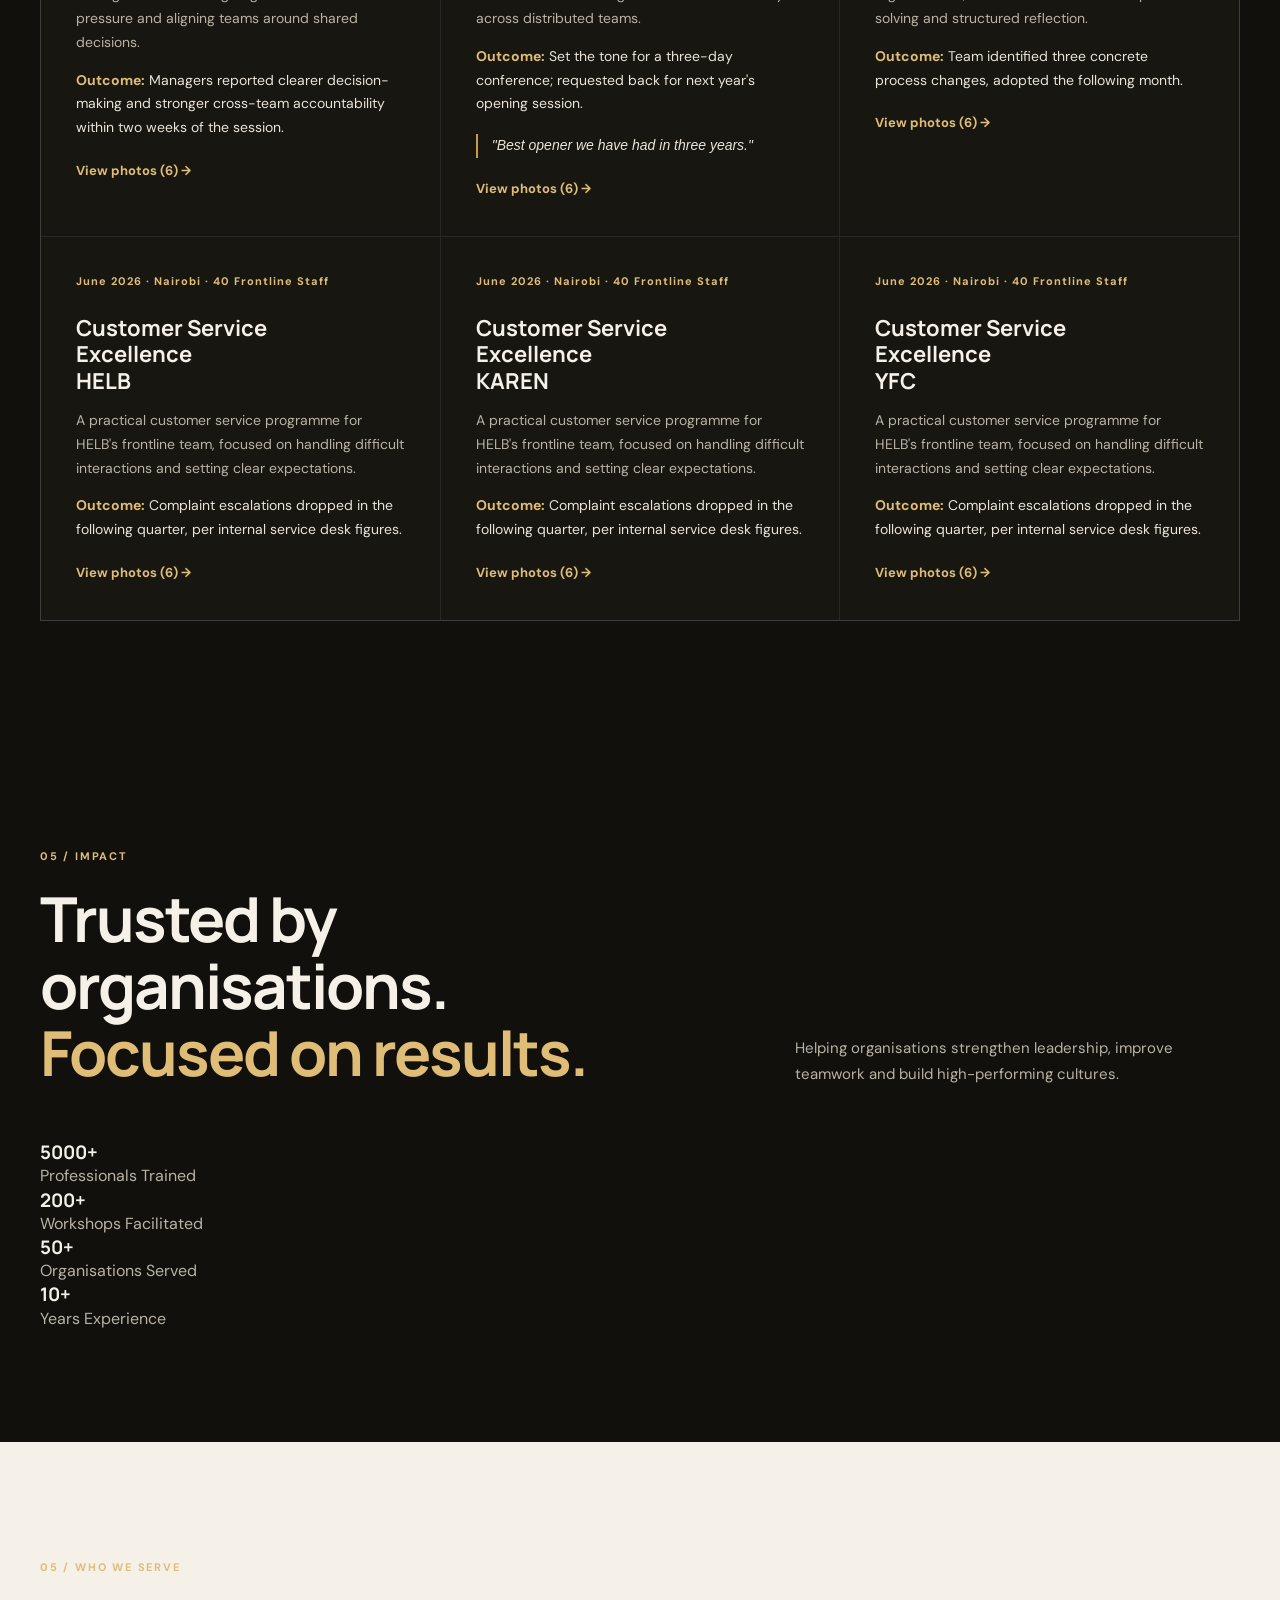
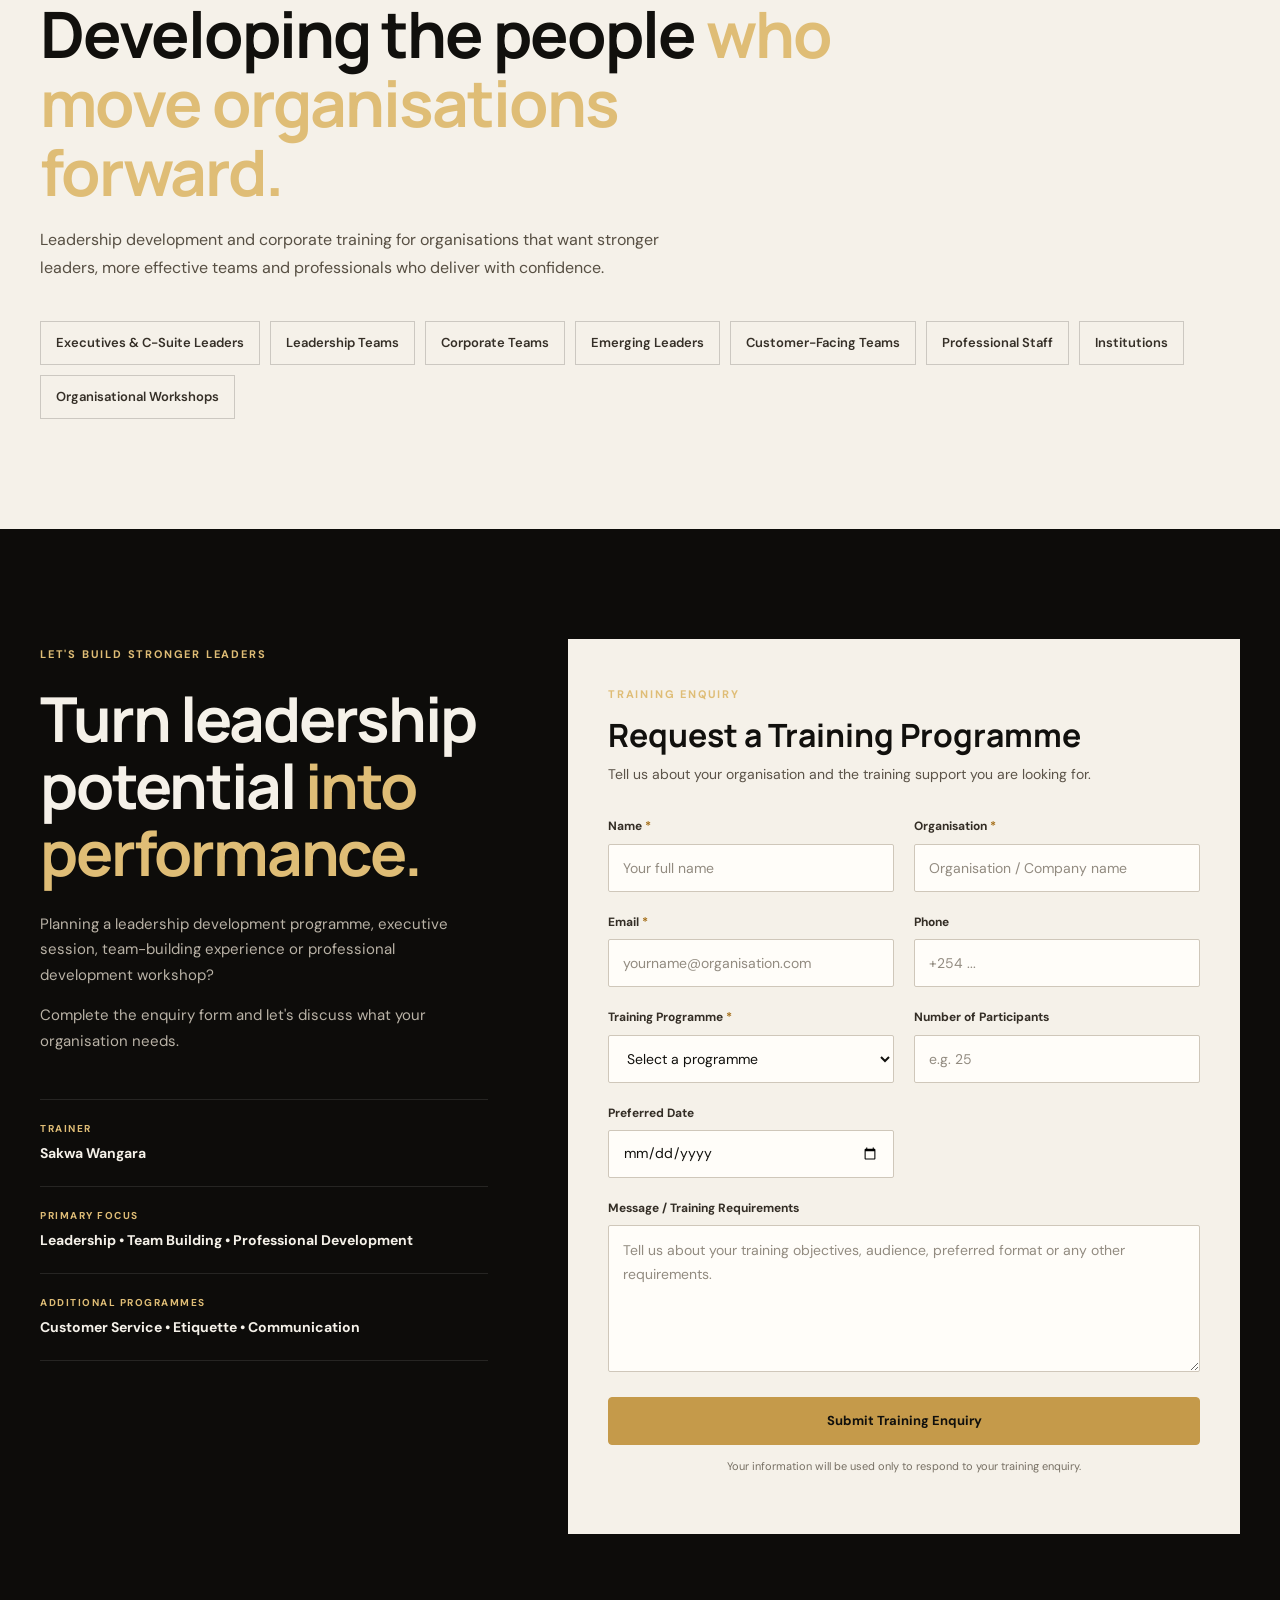
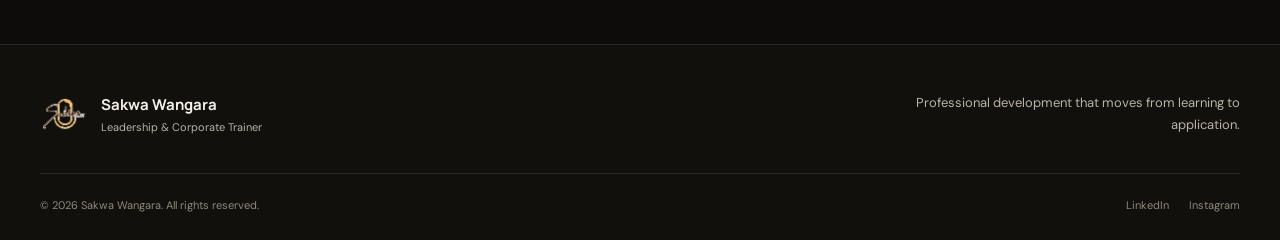
==== commit a7dfad16: "Update index.html" ====
--- a/index.html
+++ b/index.html
@@ -149,7 +149,7 @@
 
 <!-- =========================================================
      ORGANISATIONS
-========================================================= -->
+========================================================= 
 
 <section class="logos-section">
 
@@ -161,7 +161,7 @@
 
         <div class="logo-track">
 
-            <!-- SET ONE -->
+            <!-- SET ONE 
             <div class="logo-set">
 
                 <div class="client-logo">
@@ -202,7 +202,7 @@
             </div>
 
 
-            <!-- SET TWO - DUPLICATE FOR LOOP -->
+             SET TWO - DUPLICATE FOR LOOP 
             <div class="logo-set" aria-hidden="true">
 
                 <div class="client-logo">
@@ -250,8 +250,115 @@
         Training delivered across professional, service and institutional environments.
     </p>
 
+</section> -->
+<!-- =========================================================
+     ORGANISATIONS
+========================================================= -->
+
+<section class="logos-section">
+
+    <div class="container">
+
+        <div class="logos-title">
+            SELECTED ORGANISATIONS SAKWA HAS TRAINED
+        </div>
+
+        <div class="logo-window">
+
+            <div class="logo-track">
+
+                <!-- SET ONE -->
+                <div class="logo-set">
+
+                    <div class="client-logo">
+                        <img
+                            src="images/organisations/kenya-red-cross.png"
+                            alt="Kenya Red Cross"
+                        >
+                    </div>
+
+                    <div class="client-logo">
+                        <img
+                            src="images/organisations/somo.png"
+                            alt="SOMO"
+                        >
+                    </div>
+
+                    <div class="client-logo">
+                        <img
+                            src="images/organisations/kcc.png"
+                            alt="KCC"
+                        >
+                    </div>
+
+                    <div class="client-logo">
+                        <img
+                            src="images/organisations/karen-country-club.png"
+                            alt="Karen Country Club"
+                        >
+                    </div>
+
+                    <div class="client-logo">
+                        <img
+                            src="images/organisations/helb.png"
+                            alt="HELB"
+                        >
+                    </div>
+
+                </div>
+
+
+                <!-- SET TWO - DUPLICATE FOR LOOP -->
+                <div class="logo-set" aria-hidden="true">
+
+                    <div class="client-logo">
+                        <img
+                            src="images/organisations/kenya-red-cross.png"
+                            alt=""
+                        >
+                    </div>
+
+                    <div class="client-logo">
+                        <img
+                            src="images/organisations/somo.png"
+                            alt=""
+                        >
+                    </div>
+
+                    <div class="client-logo">
+                        <img
+                            src="images/organisations/kcc.png"
+                            alt=""
+                        >
+                    </div>
+
+                    <div class="client-logo">
+                        <img
+                            src="images/organisations/karen-country-club.png"
+                            alt=""
+                        >
+                    </div>
+
+                    <div class="client-logo">
+                        <img
+                            src="images/organisations/helb.png"
+                            alt=""
+                        >
+                    </div>
+
+                </div>
+
+            </div>
+
+        </div>
+
+        <p class="logos-note">
+            Training delivered across professional, service and institutional environments.
+        </p>
+
+    </div>
+
 </section>
-
 
 <!-- =========================================================
      ABOUT
--- a/css/style.css
+++ b/css/style.css
@@ -1401,30 +1401,22 @@
    gallery-landscape blocks — same visual language, any count)
 ========================================================= */
 
-/*.event-photo-grid {
-    display: grid;
-    grid-template-columns: repeat(auto-fill, minmax(300px, 1fr));
-    gap: 20px;
-} */
-
-.event-photo-grid .gallery-photo {
-    height: 380px;
-}
 .event-photo-grid {
     display: flex;
     flex-wrap: wrap;
     justify-content: center;
     gap: 20px;
 }
- 
+
 .event-photo-grid .gallery-photo {
     flex: 0 1 340px;
     min-width: 280px;
 }
- 
+
 .event-photo-grid .gallery-photo {
     height: 380px;
 }
+
 
 /* =========================================================
    RECENT ENGAGEMENTS
@@ -1476,6 +1468,16 @@
     line-height: 1.7;
 }
 
+.engagement-outcome {
+    margin-top: 14px;
+    color: var(--cream-2);
+}
+
+.engagement-outcome strong {
+    color: var(--gold-light);
+    font-weight: 700;
+}
+
 .engagement-quote {
     margin-top: 18px;
     padding-left: 14px;
@@ -1485,6 +1487,128 @@
     font-style: italic;
 }
 
+.engagement-photos-link {
+    display: inline-block;
+    margin-top: 20px;
+    background: none;
+    border: 0;
+    padding: 0;
+    color: var(--gold-light);
+    font-size: 13px;
+    font-weight: 700;
+    cursor: pointer;
+}
+
+.engagement-photos-link:hover {
+    color: var(--gold);
+}
+
+
+/* =========================================================
+   GALLERY PHOTO AS BUTTON (reset native button styles so it
+   looks identical to the old plain <figure> version)
+========================================================= */
+
+.gallery-photo-button {
+    display: block;
+    width: 100%;
+    padding: 0;
+    border: 0;
+    background: var(--dark-3);
+    text-align: left;
+    cursor: pointer;
+}
+
+
+/* =========================================================
+   LIGHTBOX
+========================================================= */
+
+.lightbox-overlay {
+    display: none;
+    position: fixed;
+    inset: 0;
+    z-index: 1000;
+    align-items: center;
+    justify-content: center;
+    background: rgba(11, 10, 8, 0.94);
+}
+
+.lightbox-overlay.open {
+    display: flex;
+}
+
+.lightbox-image {
+    max-width: min(86vw, 1000px);
+    max-height: 78vh;
+    object-fit: contain;
+    border: 1px solid rgba(197, 154, 74, 0.35);
+}
+
+.lightbox-caption {
+    position: absolute;
+    bottom: 30px;
+    left: 50%;
+    transform: translateX(-50%);
+    color: var(--cream-2);
+    font-size: 13px;
+    letter-spacing: 0.3px;
+}
+
+.lightbox-close,
+.lightbox-prev,
+.lightbox-next {
+    position: absolute;
+    background: none;
+    border: 0;
+    color: var(--cream);
+    cursor: pointer;
+    transition: color 0.2s ease;
+}
+
+.lightbox-close:hover,
+.lightbox-prev:hover,
+.lightbox-next:hover {
+    color: var(--gold-light);
+}
+
+.lightbox-close {
+    top: 24px;
+    right: 30px;
+    font-size: 34px;
+    line-height: 1;
+}
+
+.lightbox-prev,
+.lightbox-next {
+    top: 50%;
+    transform: translateY(-50%);
+    font-size: 48px;
+    line-height: 1;
+    padding: 10px 16px;
+}
+
+.lightbox-prev {
+    left: 12px;
+}
+
+.lightbox-next {
+    right: 12px;
+}
+
+@media (max-width: 760px) {
+    .lightbox-prev,
+    .lightbox-next {
+        font-size: 34px;
+        padding: 8px 10px;
+    }
+
+    .lightbox-close {
+        top: 14px;
+        right: 16px;
+    }
+}
+
 @media (max-width: 1000px) {
     .engagement-grid {
         grid-template-columns: 1fr 1fr;
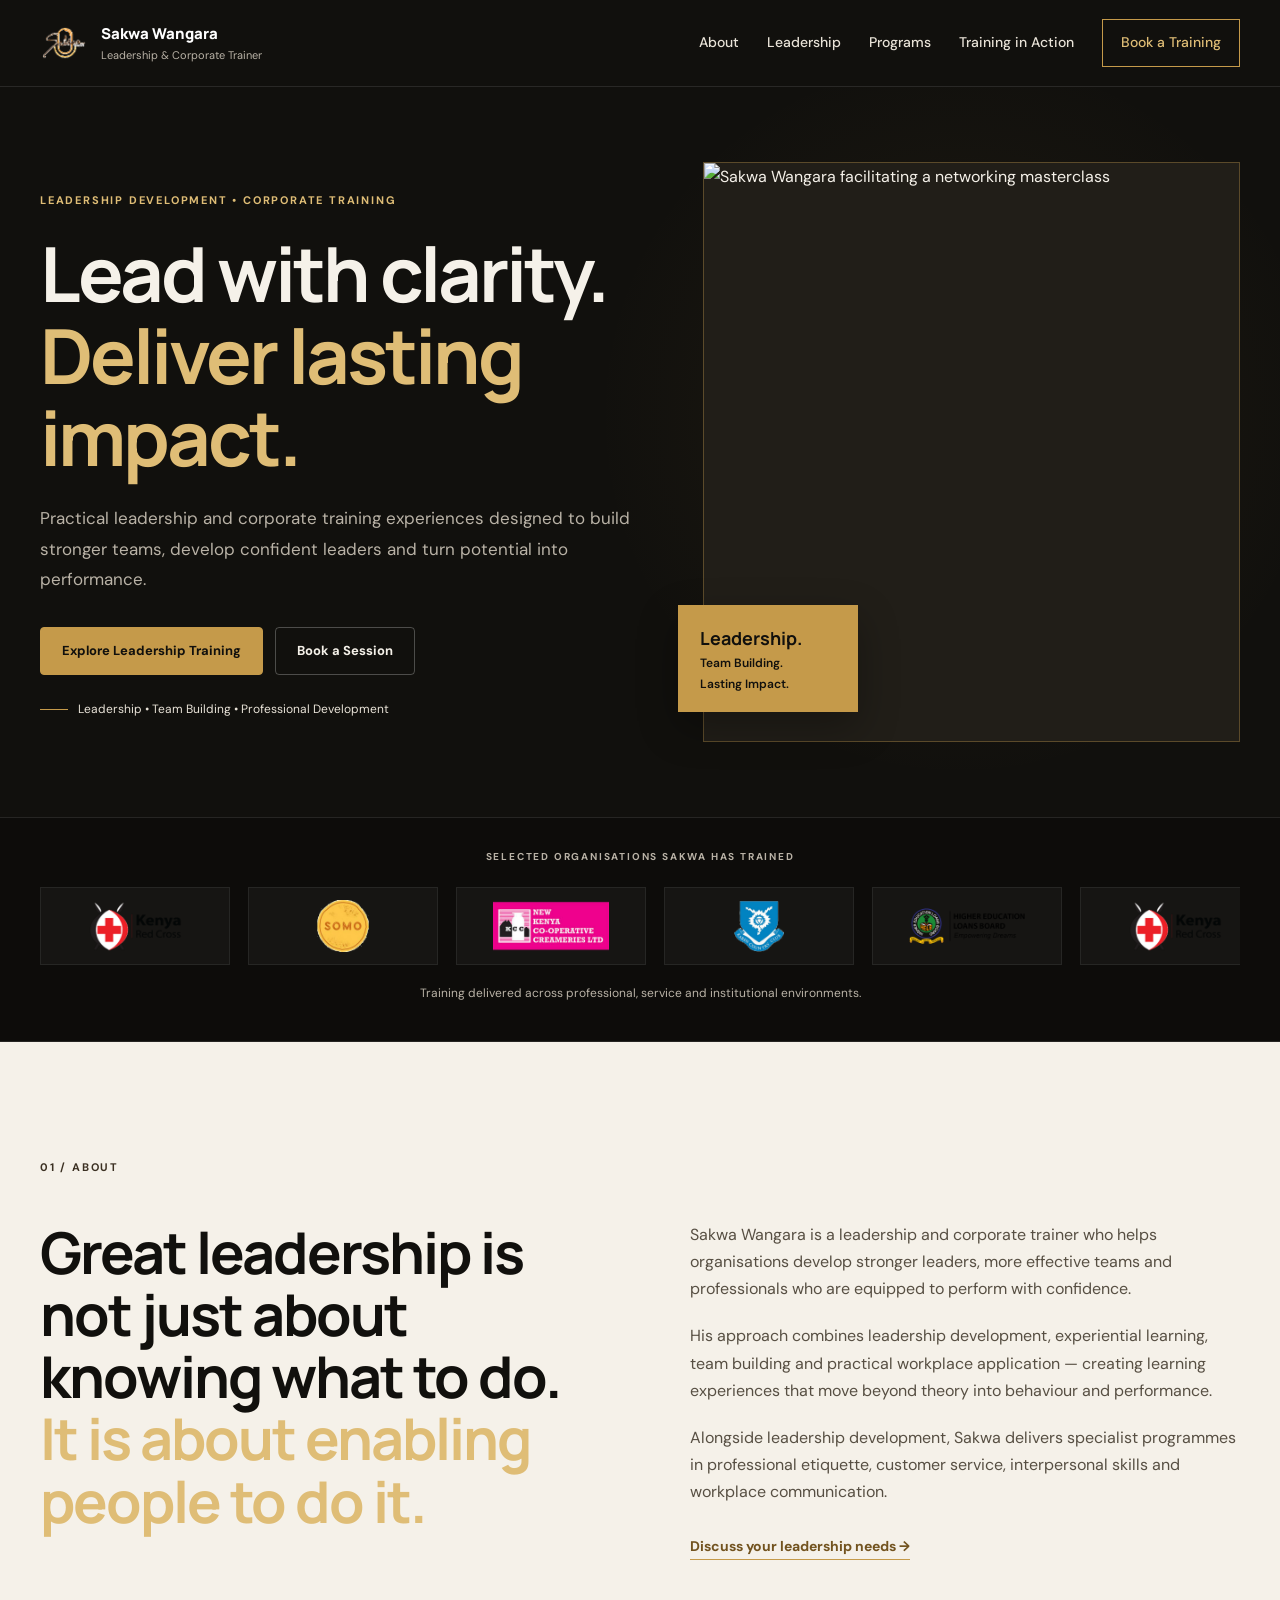
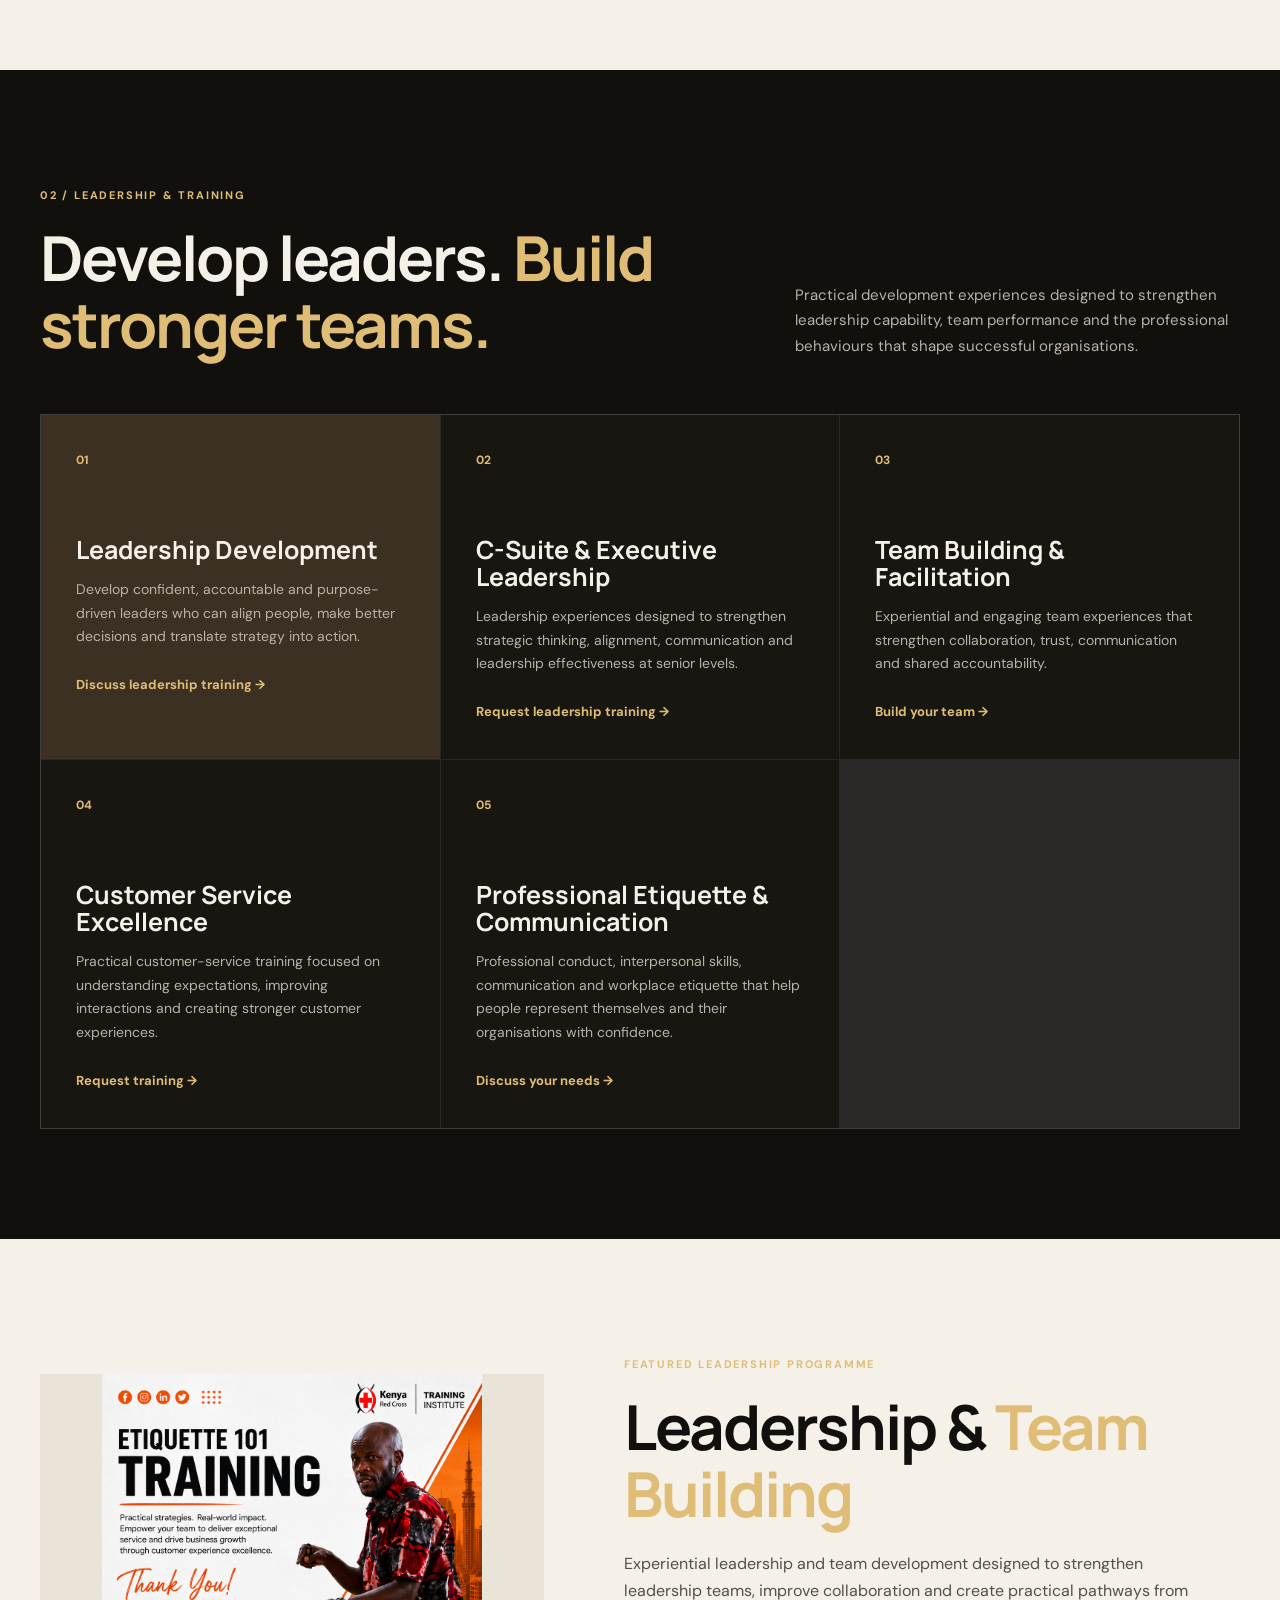
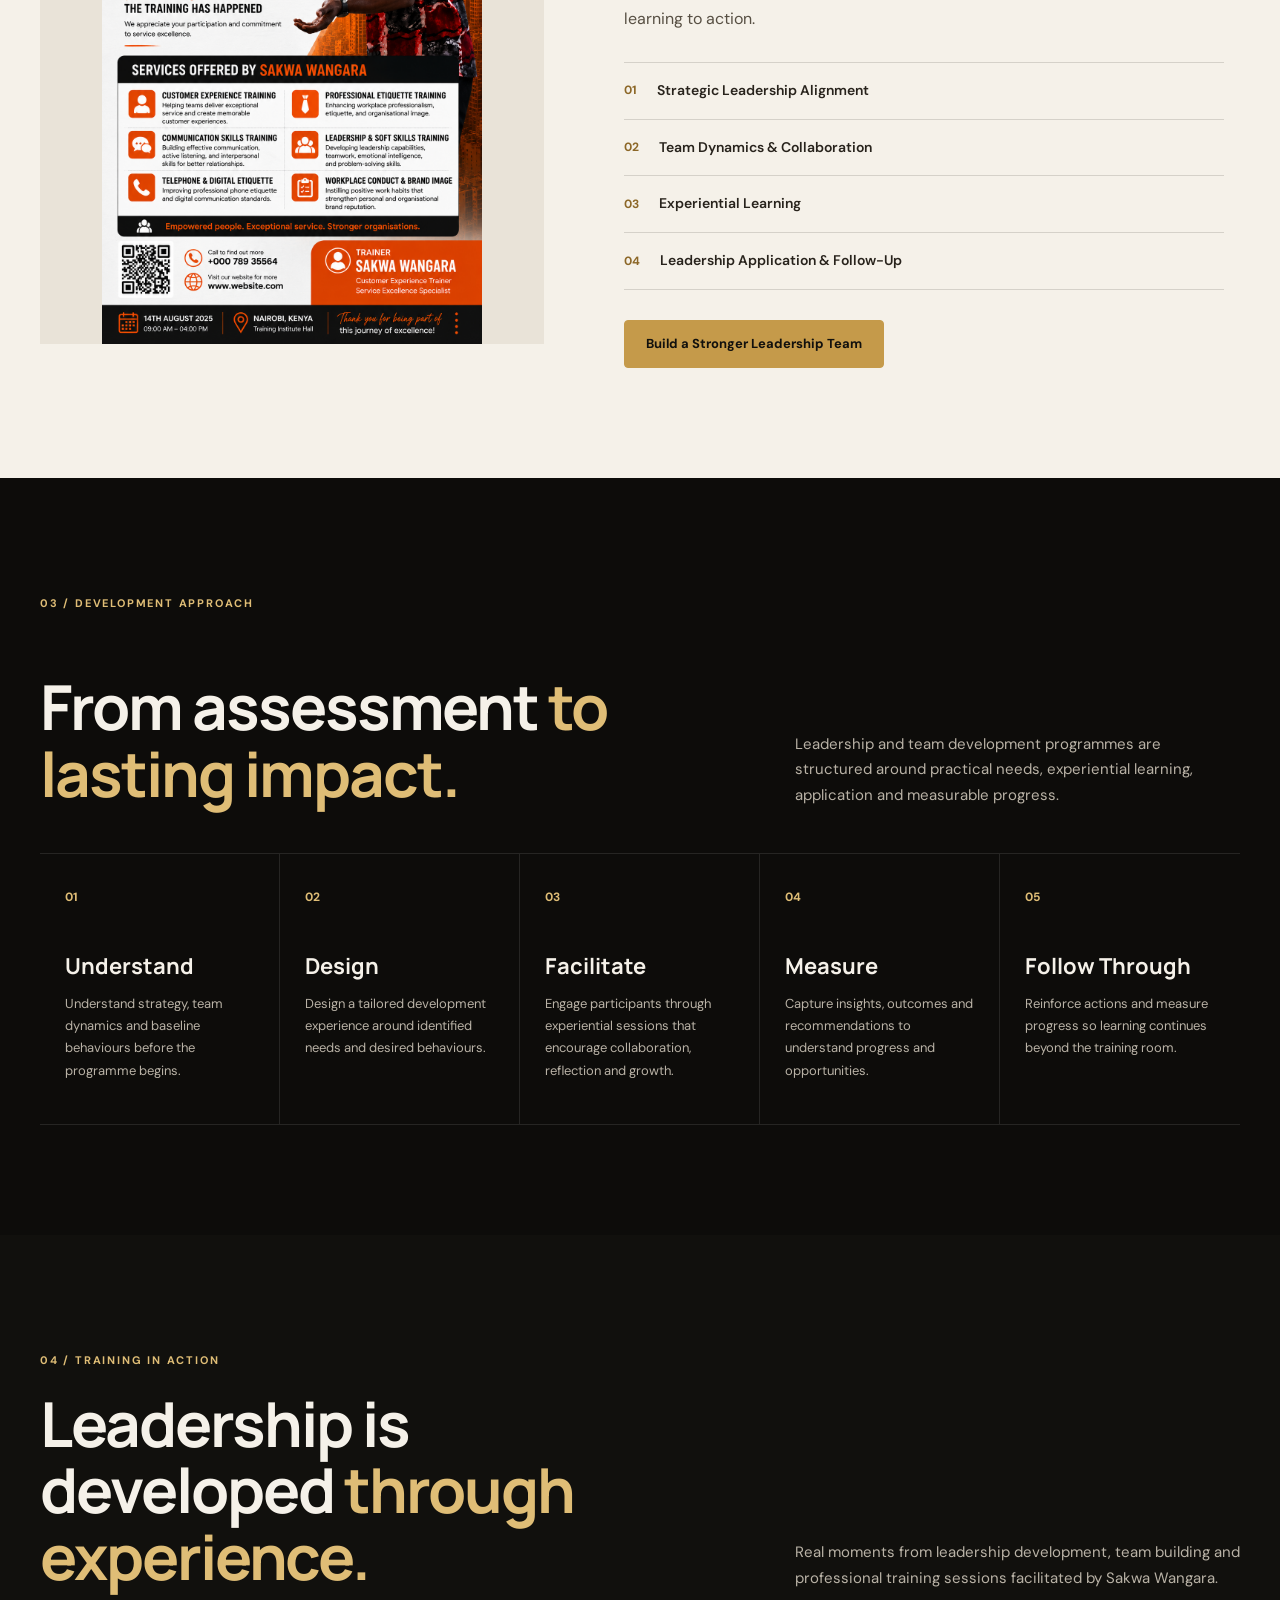
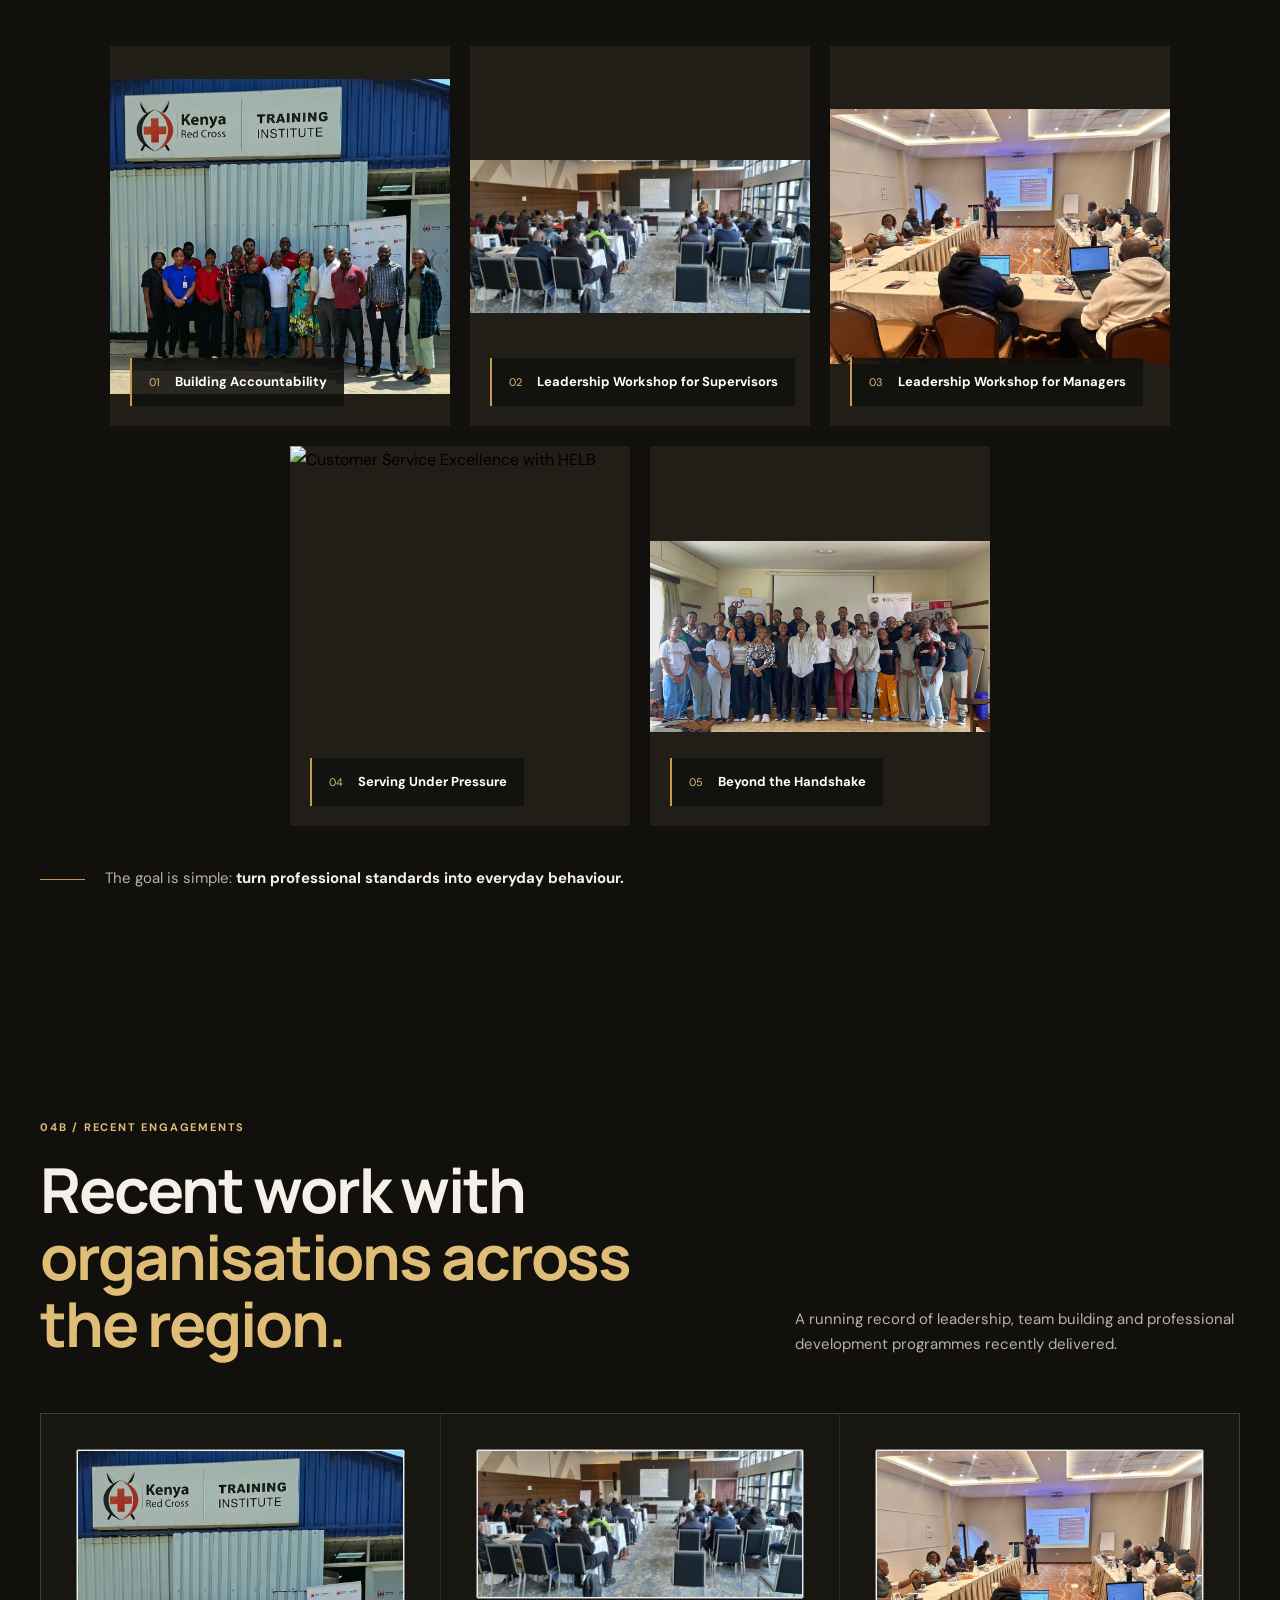
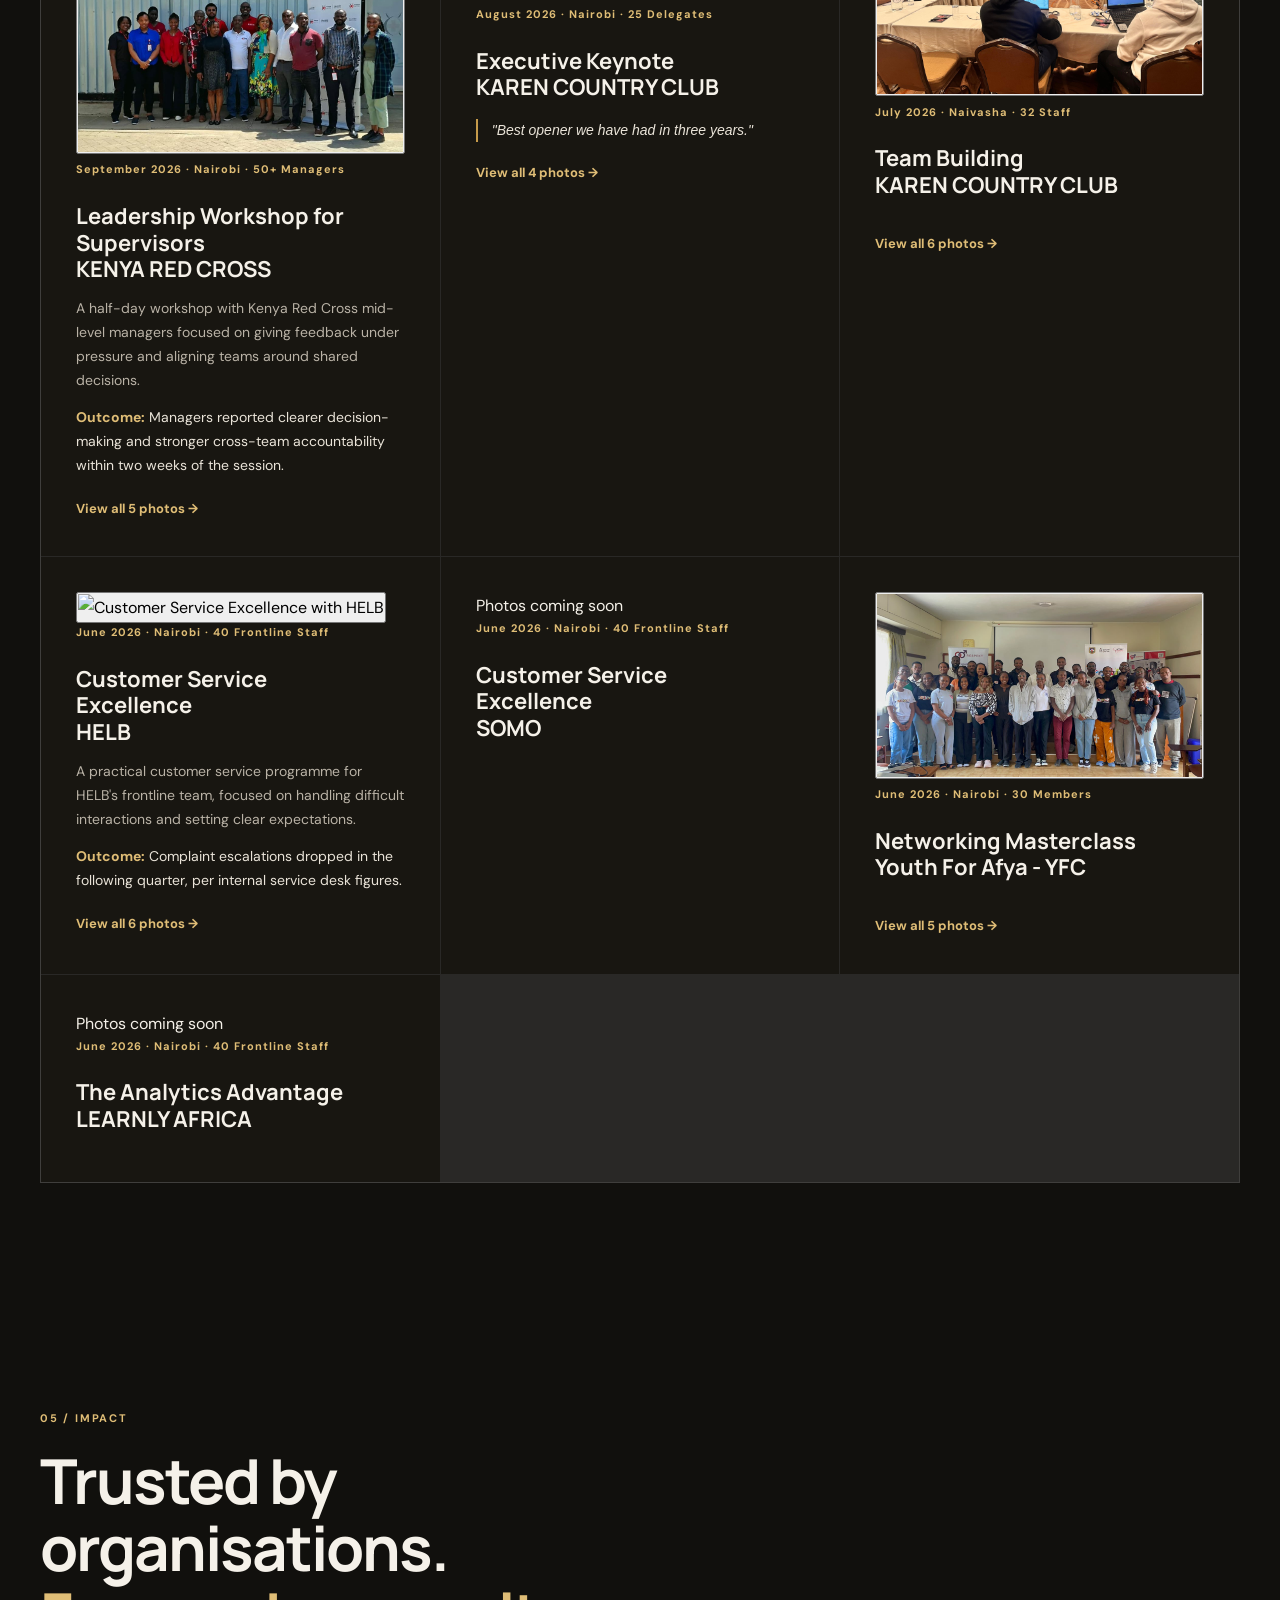
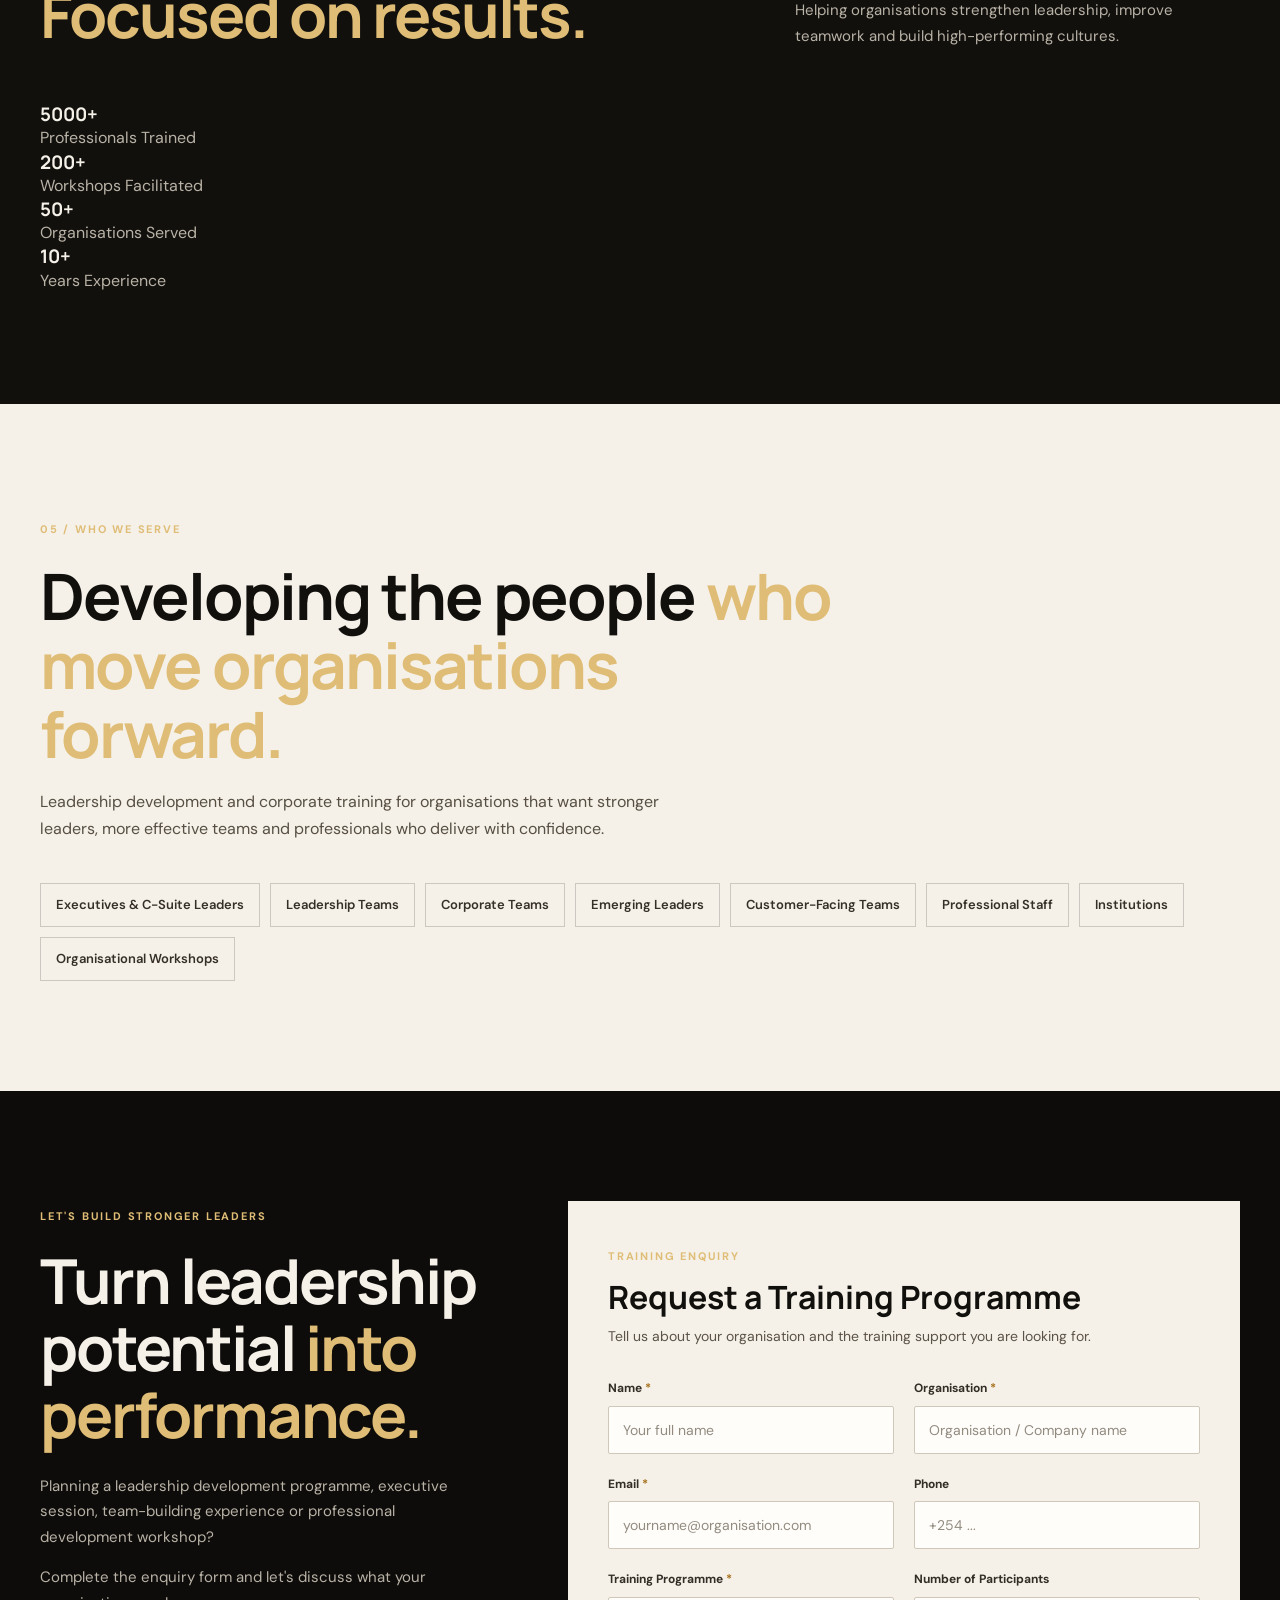
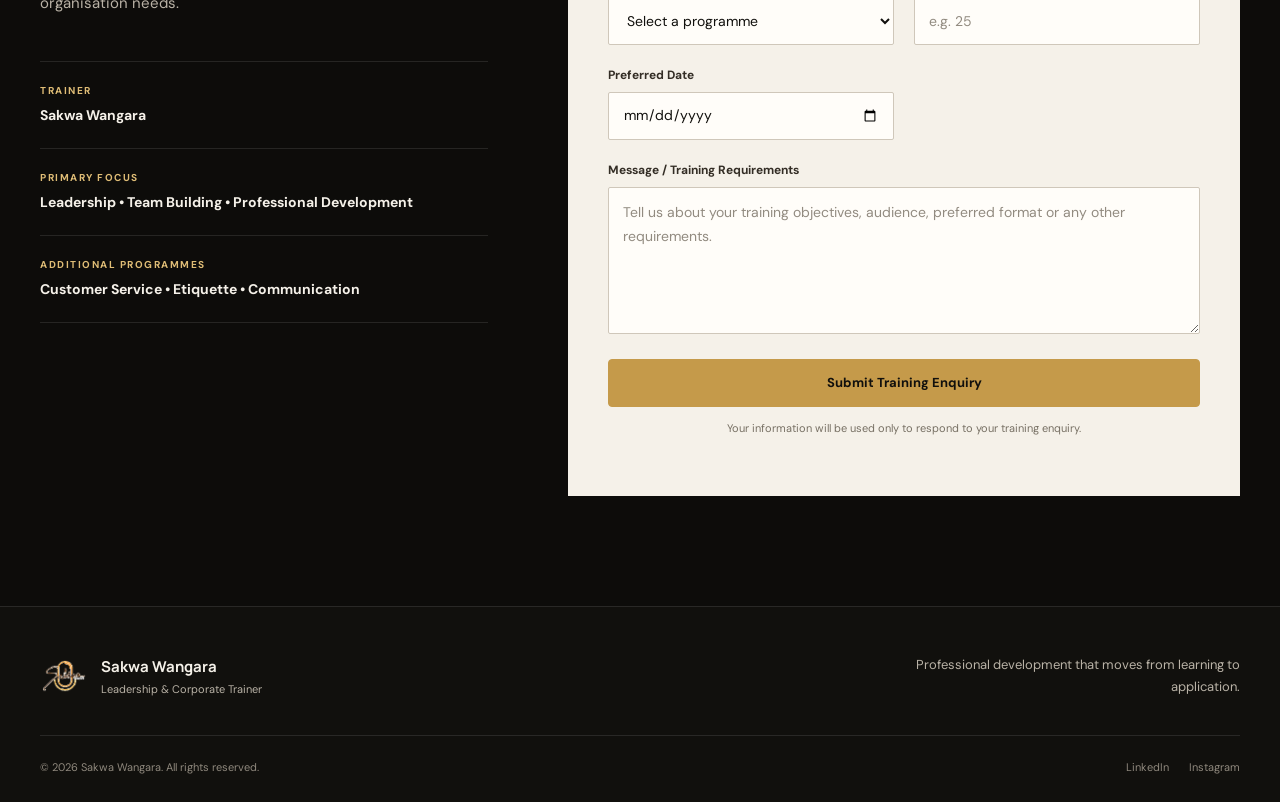
==== commit 6f7357eb: "Create index.html" ====
--- a/index.html
+++ b/index.html
@@ -33,6 +33,7 @@
 
     <!-- Styles -->
     <link rel="stylesheet" href="css/style.css">
+    <link rel="stylesheet" href="css/hero-slideshow.css">
 </head>
 
 <body>
@@ -127,11 +128,32 @@
 
         <div class="hero-photo">
 
-            <div class="photo-frame">
+            <div class="photo-frame" id="heroSlideshow">
+
                 <img
-                    src="images/sakwa-training.jpg"
-                    alt="Sakwa Wangara facilitating a professional training session"
+                    class="hero-slide active"
+                    src="images/hero/hero-01.jpg"
+                    alt="Sakwa Wangara facilitating a networking masterclass"
                 >
+
+                <img
+                    class="hero-slide"
+                    src="images/hero/hero-02.jpg"
+                    alt="Sakwa Wangara leading a leadership training at Karen Country Club"
+                >
+
+                <img
+                    class="hero-slide"
+                    src="images/hero/hero-03.jpg"
+                    alt="Sakwa Wangara presenting on performance and evaluation"
+                >
+
+                <img
+                    class="hero-slide"
+                    src="images/hero/hero-04.jpg"
+                    alt="Sakwa Wangara facilitating a customer experience training"
+                >
+
             </div>
 
             <div class="hero-card">
@@ -147,110 +169,6 @@
 </section>
 
 
-<!-- =========================================================
-     ORGANISATIONS
-========================================================= 
-
-<section class="logos-section">
-
-    <div class="logos-title">
-        SELECTED ORGANISATIONS SAKWA HAS TRAINED
-    </div>
-
-    <div class="logo-window">
-
-        <div class="logo-track">
-
-            <!-- SET ONE 
-            <div class="logo-set">
-
-                <div class="client-logo">
-                    <img
-                        src="images/organisations/kenya-red-cross.png"
-                        alt="Kenya Red Cross"
-                    >
-                </div>
-
-                <div class="client-logo">
-                    <img
-                        src="images/organisations/somo.png"
-                        alt="SOMO"
-                    >
-                </div>
-
-                <div class="client-logo">
-                    <img
-                        src="images/organisations/kcc.png"
-                        alt="KCC"
-                    >
-                </div>
-
-                <div class="client-logo">
-                    <img
-                        src="images/organisations/karen-country-club.png"
-                        alt="Karen Country Club"
-                    >
-                </div>
-
-                <div class="client-logo">
-                    <img
-                        src="images/organisations/helb.png"
-                        alt="HELB"
-                    >
-                </div>
-
-            </div>
-
-
-             SET TWO - DUPLICATE FOR LOOP 
-            <div class="logo-set" aria-hidden="true">
-
-                <div class="client-logo">
-                    <img
-                        src="images/organisations/kenya-red-cross.png"
-                        alt=""
-                    >
-                </div>
-
-                <div class="client-logo">
-                    <img
-                        src="images/organisations/somo.png"
-                        alt=""
-                    >
-                </div>
-
-                <div class="client-logo">
-                    <img
-                        src="images/organisations/kcc.png"
-                        alt=""
-                    >
-                </div>
-
-                <div class="client-logo">
-                    <img
-                        src="images/organisations/karen-country-club.png"
-                        alt=""
-                    >
-                </div>
-
-                <div class="client-logo">
-                    <img
-                        src="images/organisations/helb.png"
-                        alt=""
-                    >
-                </div>
-
-            </div>
-
-        </div>
-
-    </div>
-
-    <p class="logos-note">
-        Training delivered across professional, service and institutional environments.
-    </p>
-
-</section> -->
 <!-- =========================================================
      ORGANISATIONS
 ========================================================= -->
@@ -1223,6 +1141,7 @@
 <!-- JavaScript -->
 <script src="js/main.js"></script>
 <script src="js/events.js" defer></script>
+<script src="js/hero-slideshow.js" defer></script>
 
 </body>
 </html>
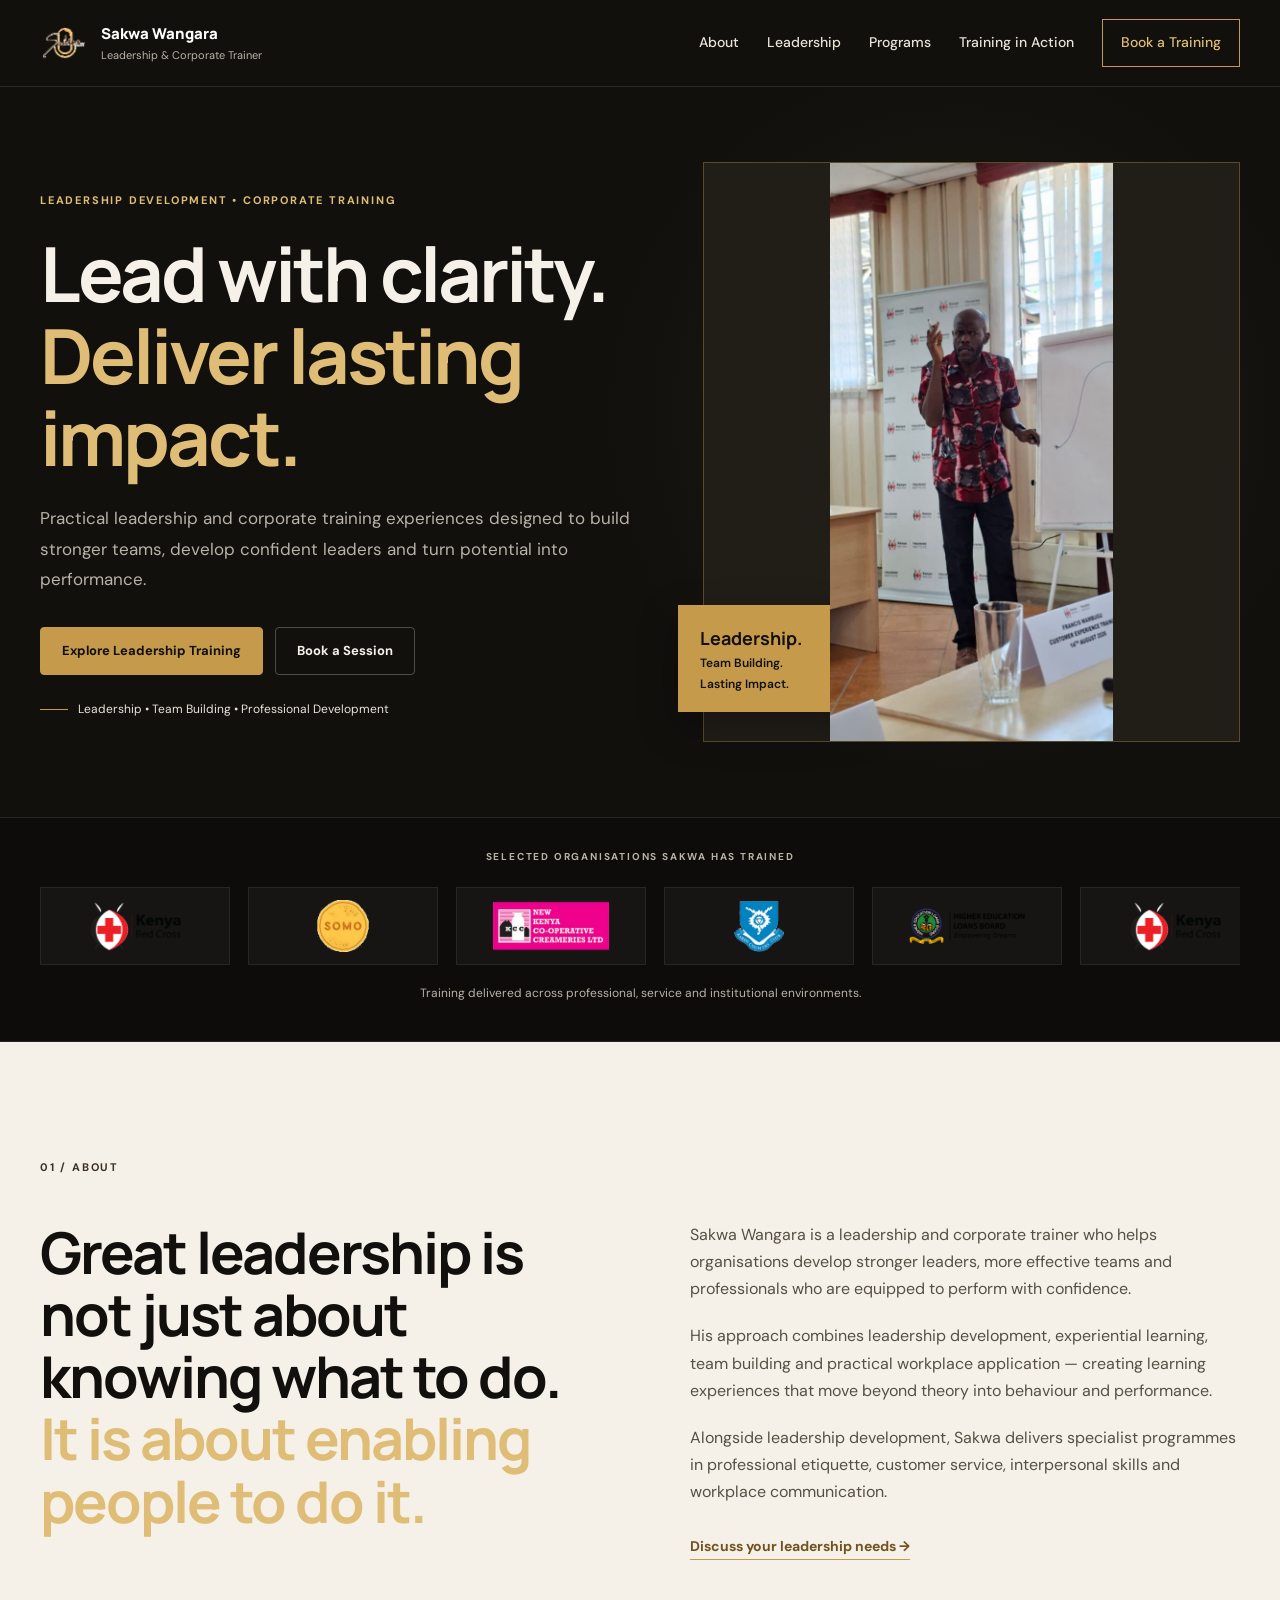
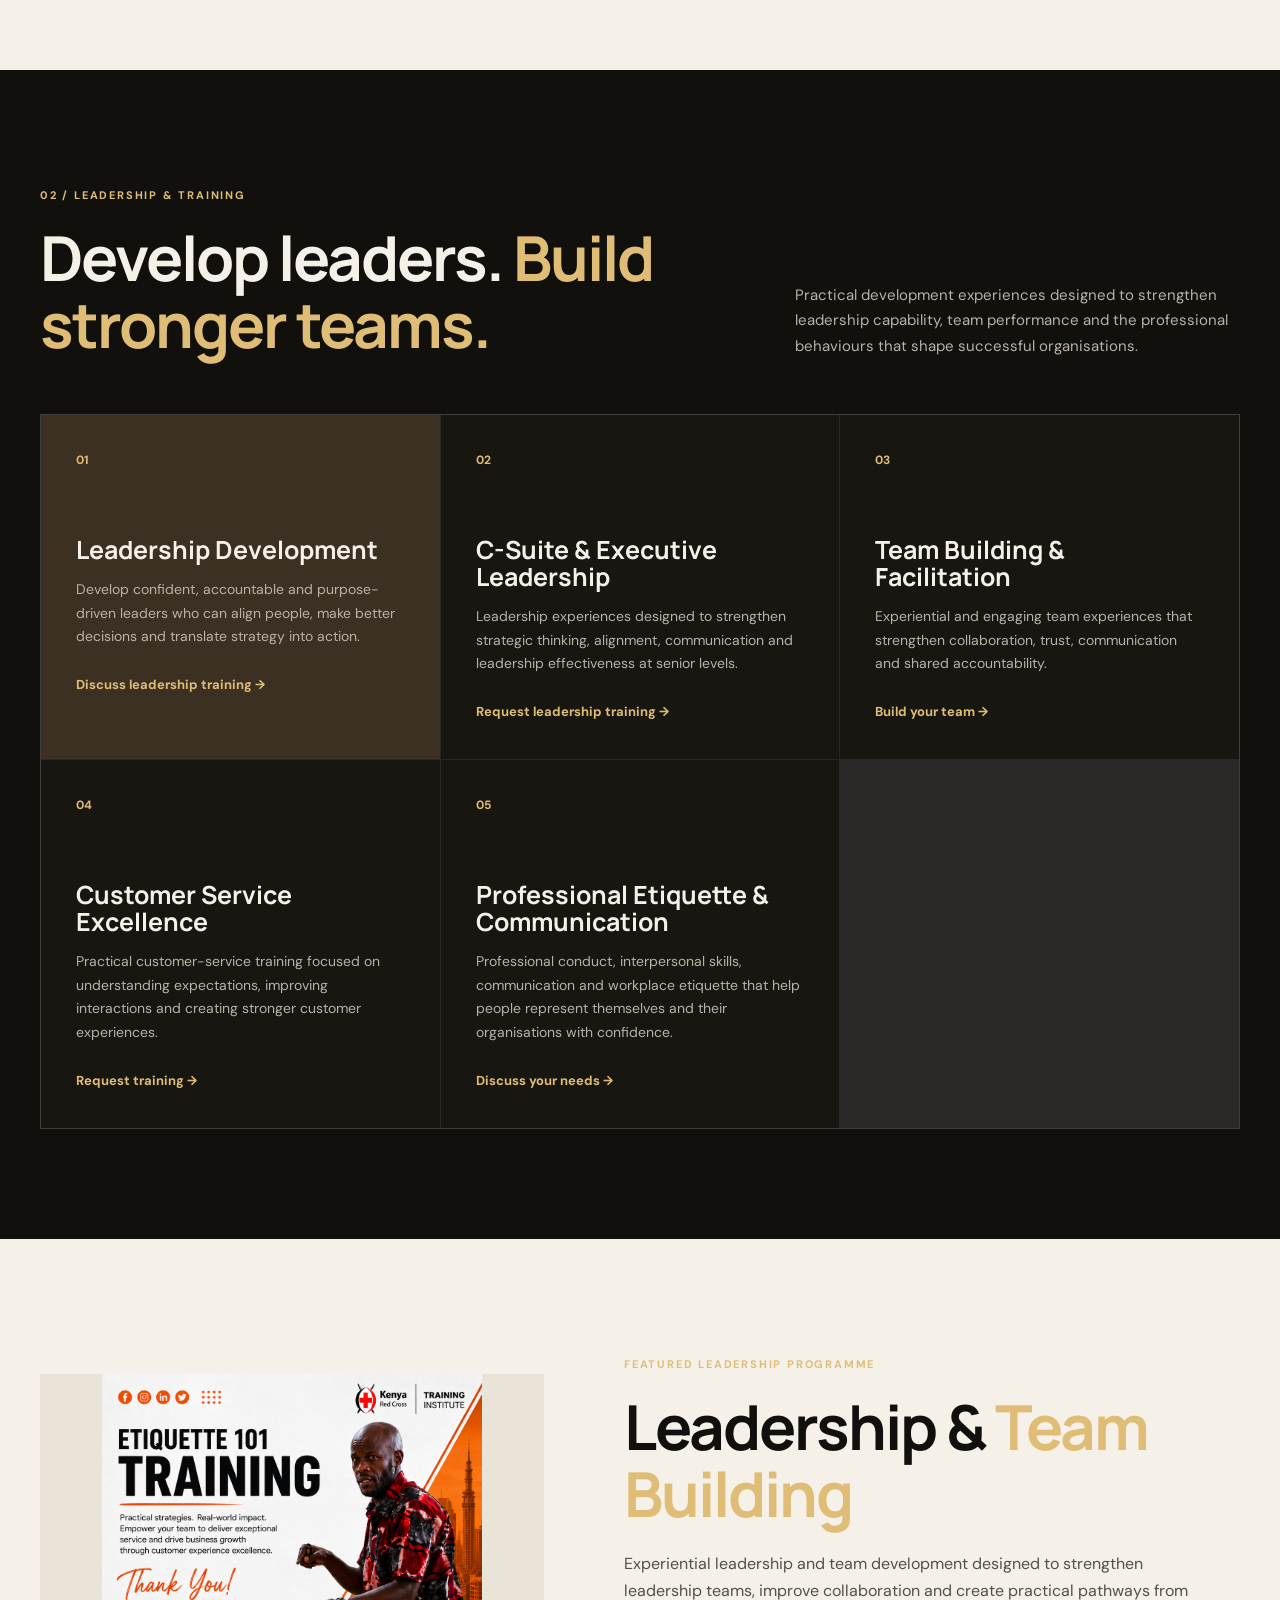
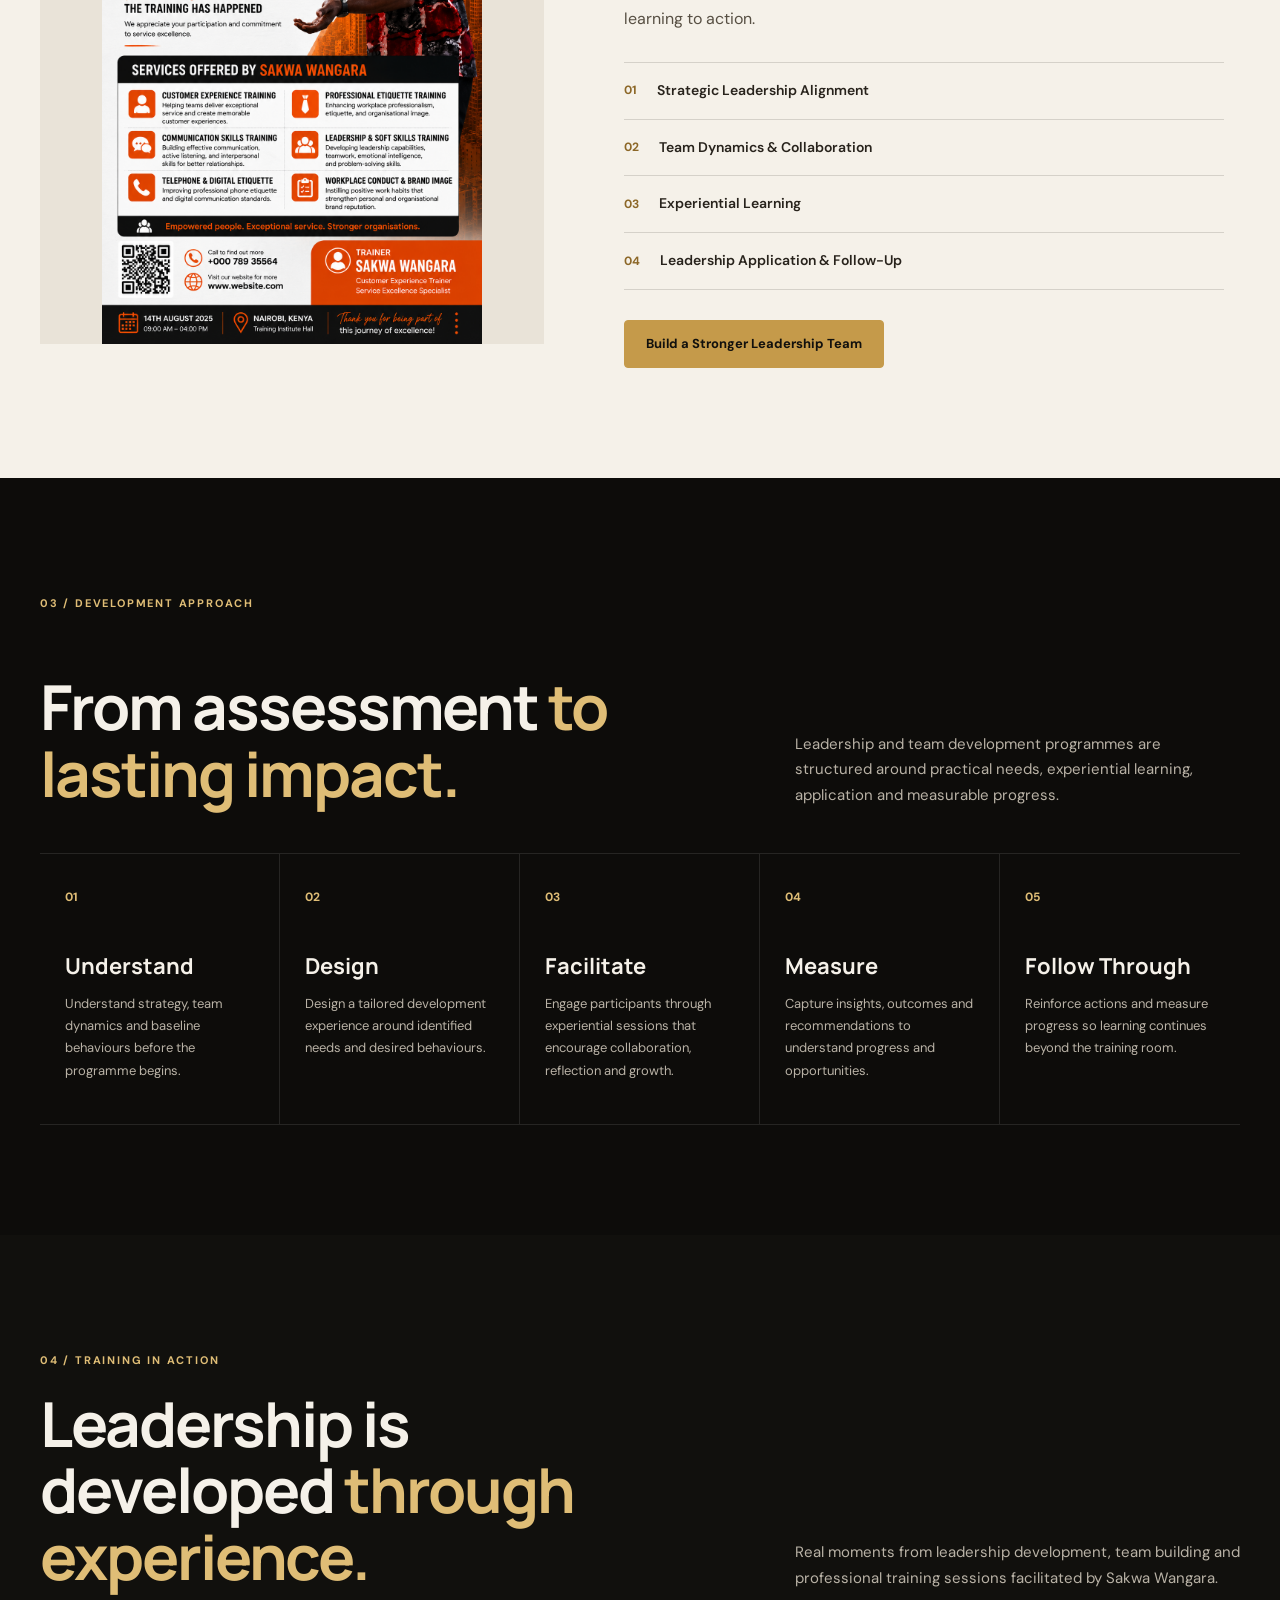
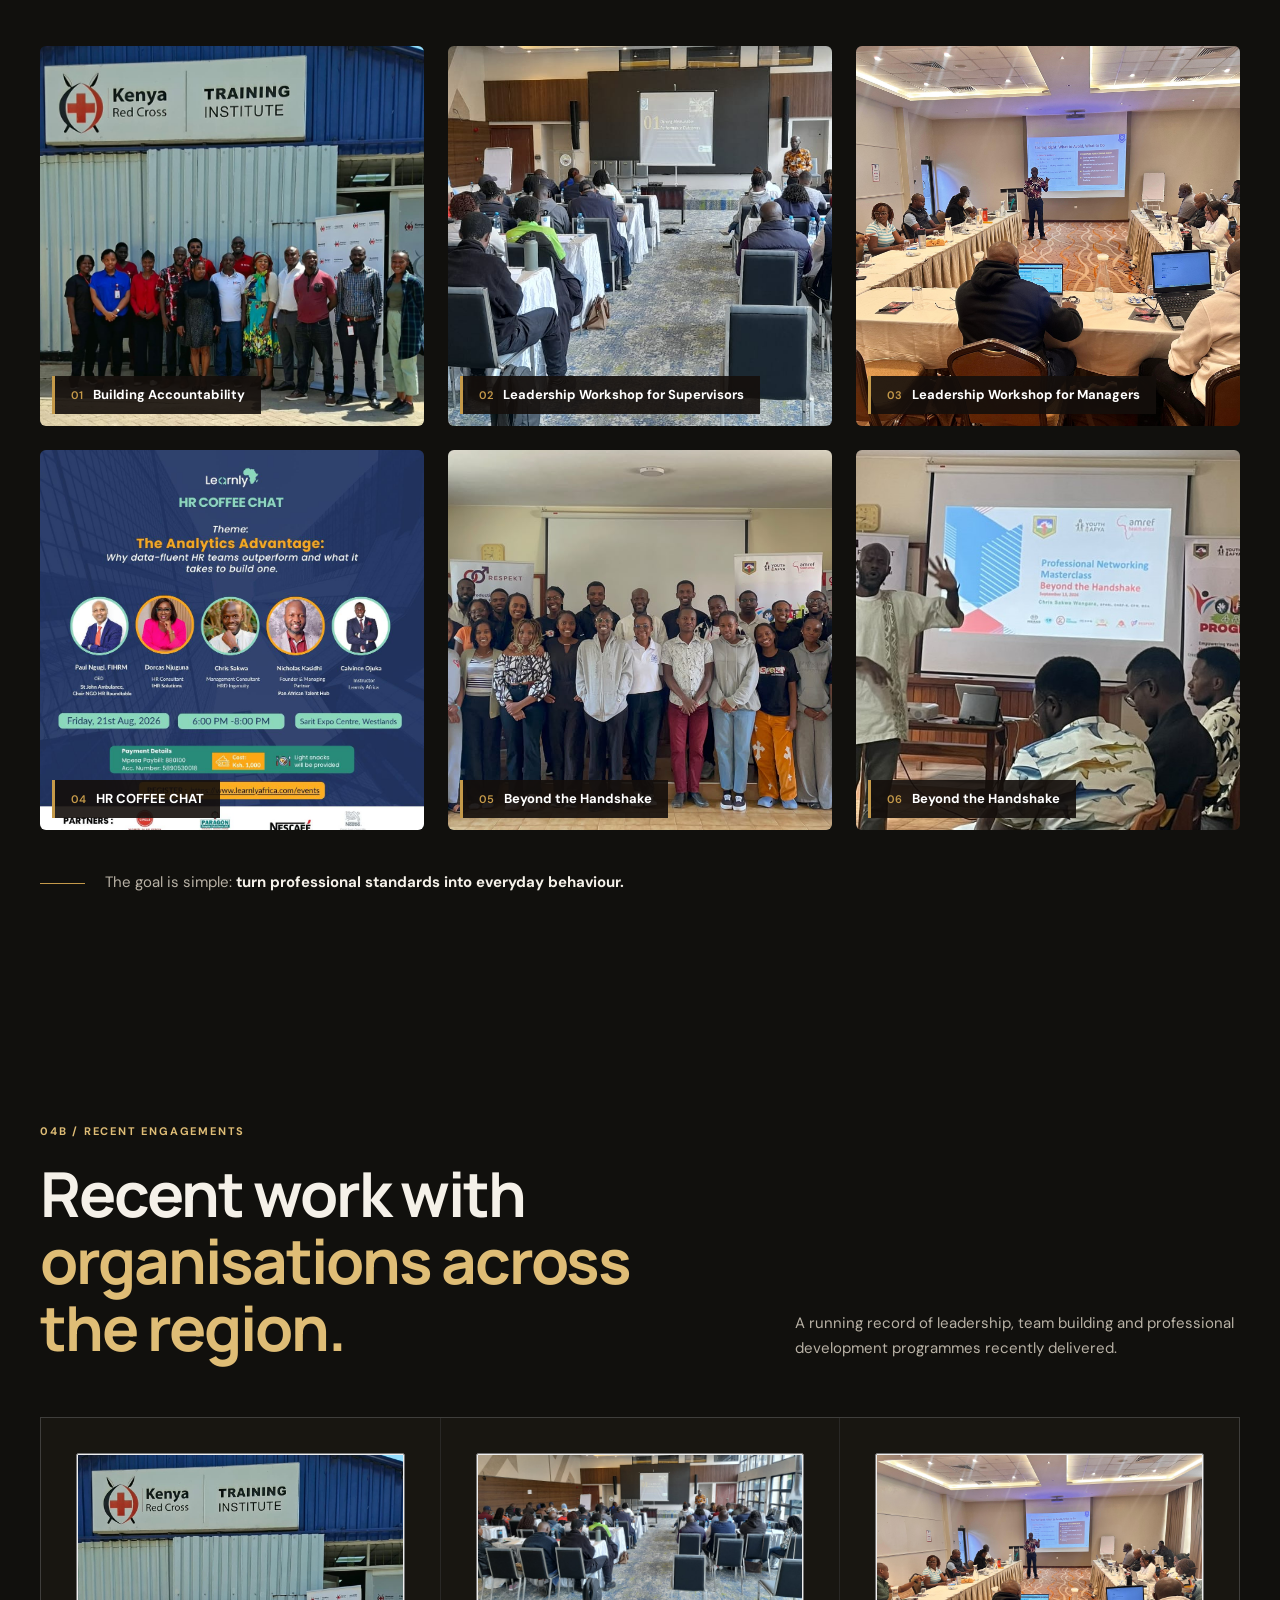
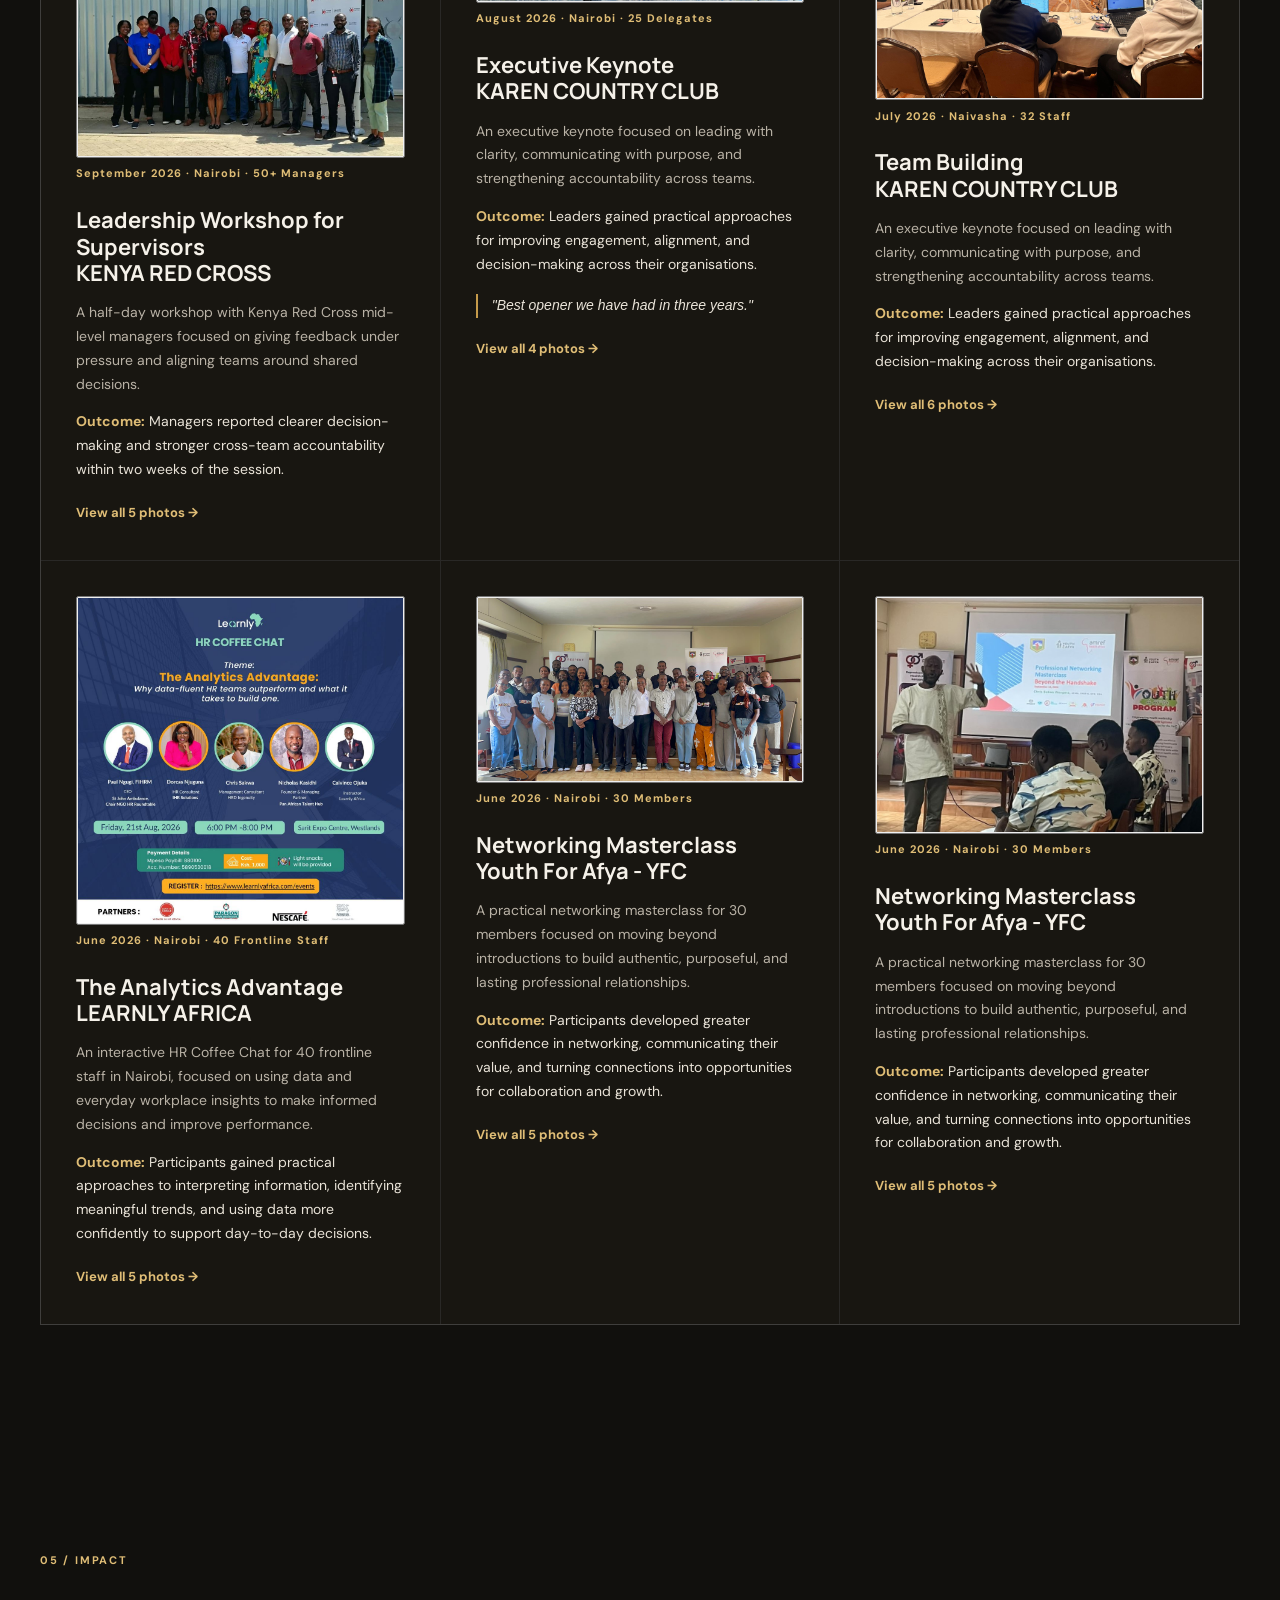
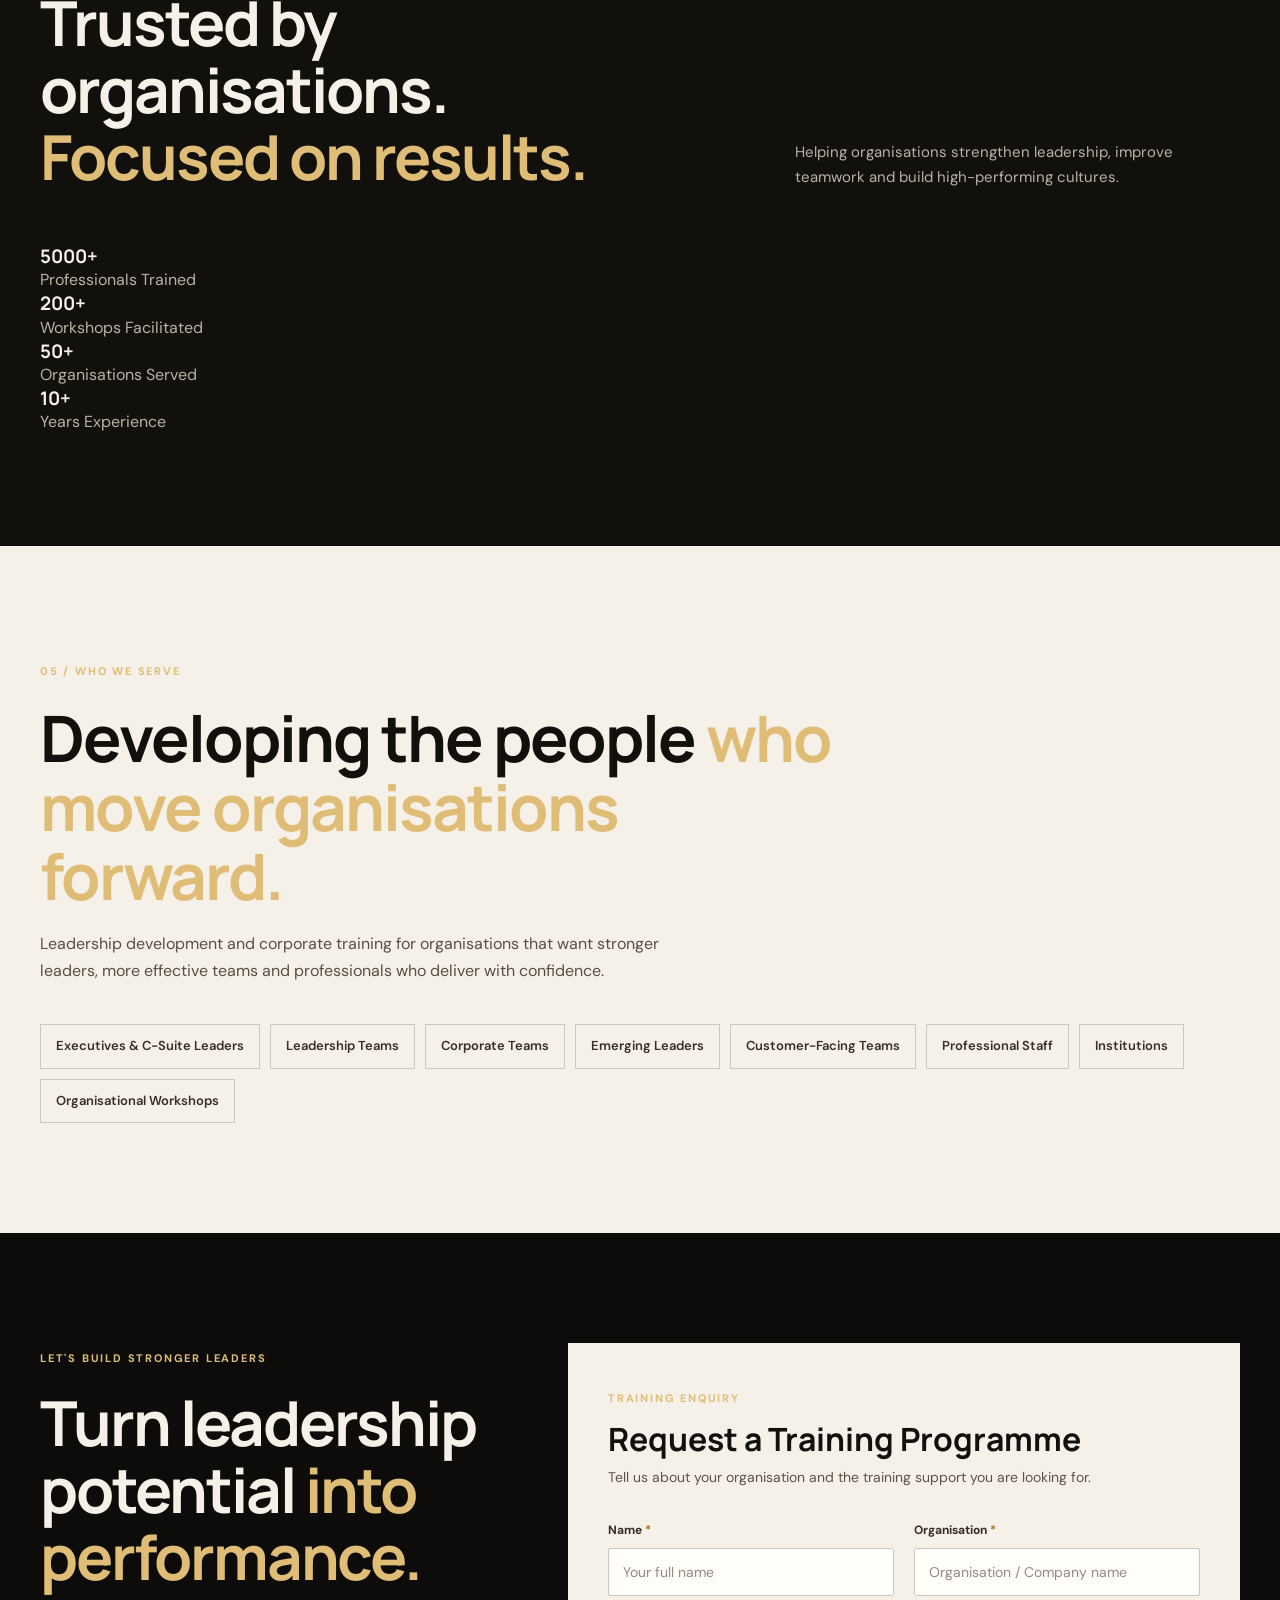
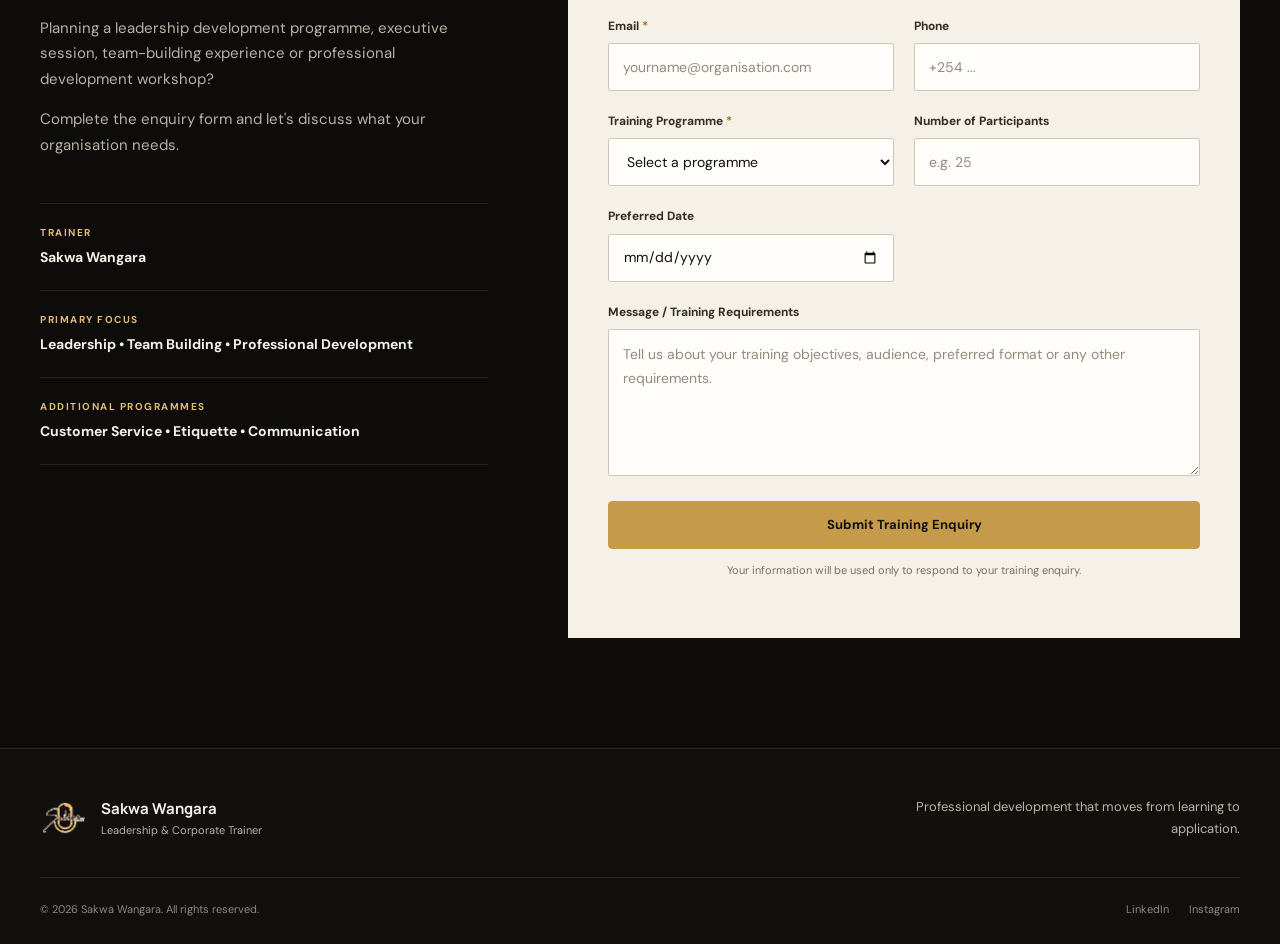
==== commit d09b055f: "Update index.html" ====
--- a/index.html
+++ b/index.html
@@ -1142,6 +1142,7 @@
 <script src="js/main.js"></script>
 <script src="js/events.js" defer></script>
 <script src="js/hero-slideshow.js" defer></script>
+       <script src="js/stats-countup.js" defer></script>
 
 </body>
 </html>
--- a/css/style.css
+++ b/css/style.css
@@ -1628,3 +1628,76 @@
         padding: 30px;
     }
 }
+.event-photo-grid {
+    display: grid;
+    grid-template-columns: repeat(3, 1fr);
+    gap: 1.5rem;
+}
+
+/* Buttons default to inline, with browser padding/border/background —
+   reset all of that since this is really an image card. */
+.gallery-photo {
+    all: unset;
+    cursor: pointer;
+    position: relative;
+    display: block;
+    border-radius: 6px;
+    overflow: hidden;
+    background: #1a1a1a;       /* shows as a clean dark box if the photo 404s */
+}
+
+/* This is the actual fix: force every photo into the same shape
+   regardless of its source dimensions. */
+.gallery-photo::before {
+    content: "";
+    display: block;
+    padding-top: 75%;          /* 4:3 box — change to 100% for square, 125% for 4:5 */
+}
+
+.gallery-photo img {
+    position: absolute;
+    inset: 0;
+    width: 100%;
+    height: 100%;
+    object-fit: cover;
+    object-position: center top;
+}
+
+.photo-label {
+    position: absolute;
+    bottom: 0.75rem;
+    left: 0.75rem;
+    display: flex;
+    align-items: center;
+    gap: 0.6rem;
+    background: rgba(20, 15, 12, 0.9);
+    border-left: 3px solid var(--gold, #d4a94a);
+    padding: 0.5rem 1rem;
+    font-size: 0.85rem;
+    font-weight: 600;
+    color: #fff;
+    max-width: calc(100% - 1.5rem);
+}
+
+.photo-label span {
+    color: var(--gold, #d4a94a);
+    flex-shrink: 0;
+}
+
+.photo-label strong {
+    white-space: nowrap;
+    overflow: hidden;
+    text-overflow: ellipsis;
+}
+
+@media (max-width: 760px) {
+    .event-photo-grid {
+        grid-template-columns: repeat(2, 1fr);
+    }
+}
+
+@media (max-width: 480px) {
+    .event-photo-grid {
+        grid-template-columns: 1fr;
+    }
+}
--- a/css/hero-slideshow.css
+++ b/css/hero-slideshow.css
@@ -0,0 +1,40 @@
+/* =========================================================
+   HERO SLIDESHOW
+   Crossfading photos with a slow zoom, inside the existing
+   .photo-frame. Replaces the single static <img>.
+========================================================= */
+
+.photo-frame {
+    position: relative; /* needed so slides can stack absolutely */
+}
+
+.hero-slide {
+    position: absolute;
+    inset: 0;
+    width: 100%;
+    height: 100%;
+    object-fit: contain;
+    object-position: center;
+    opacity: 0;
+    transform: scale(1);
+    transition: opacity 1.8s ease-in-out, transform 7s ease-out;
+    pointer-events: none;
+}
+
+.hero-slide.active {
+    opacity: 1;
+    transform: scale(1.06);
+    z-index: 2;
+    pointer-events: auto;
+}
+
+/* Respect users who've asked for reduced motion */
+@media (prefers-reduced-motion: reduce) {
+    .hero-slide {
+        transition: opacity 1.8s ease-in-out;
+    }
+
+    .hero-slide.active {
+        transform: none;
+    }
+}
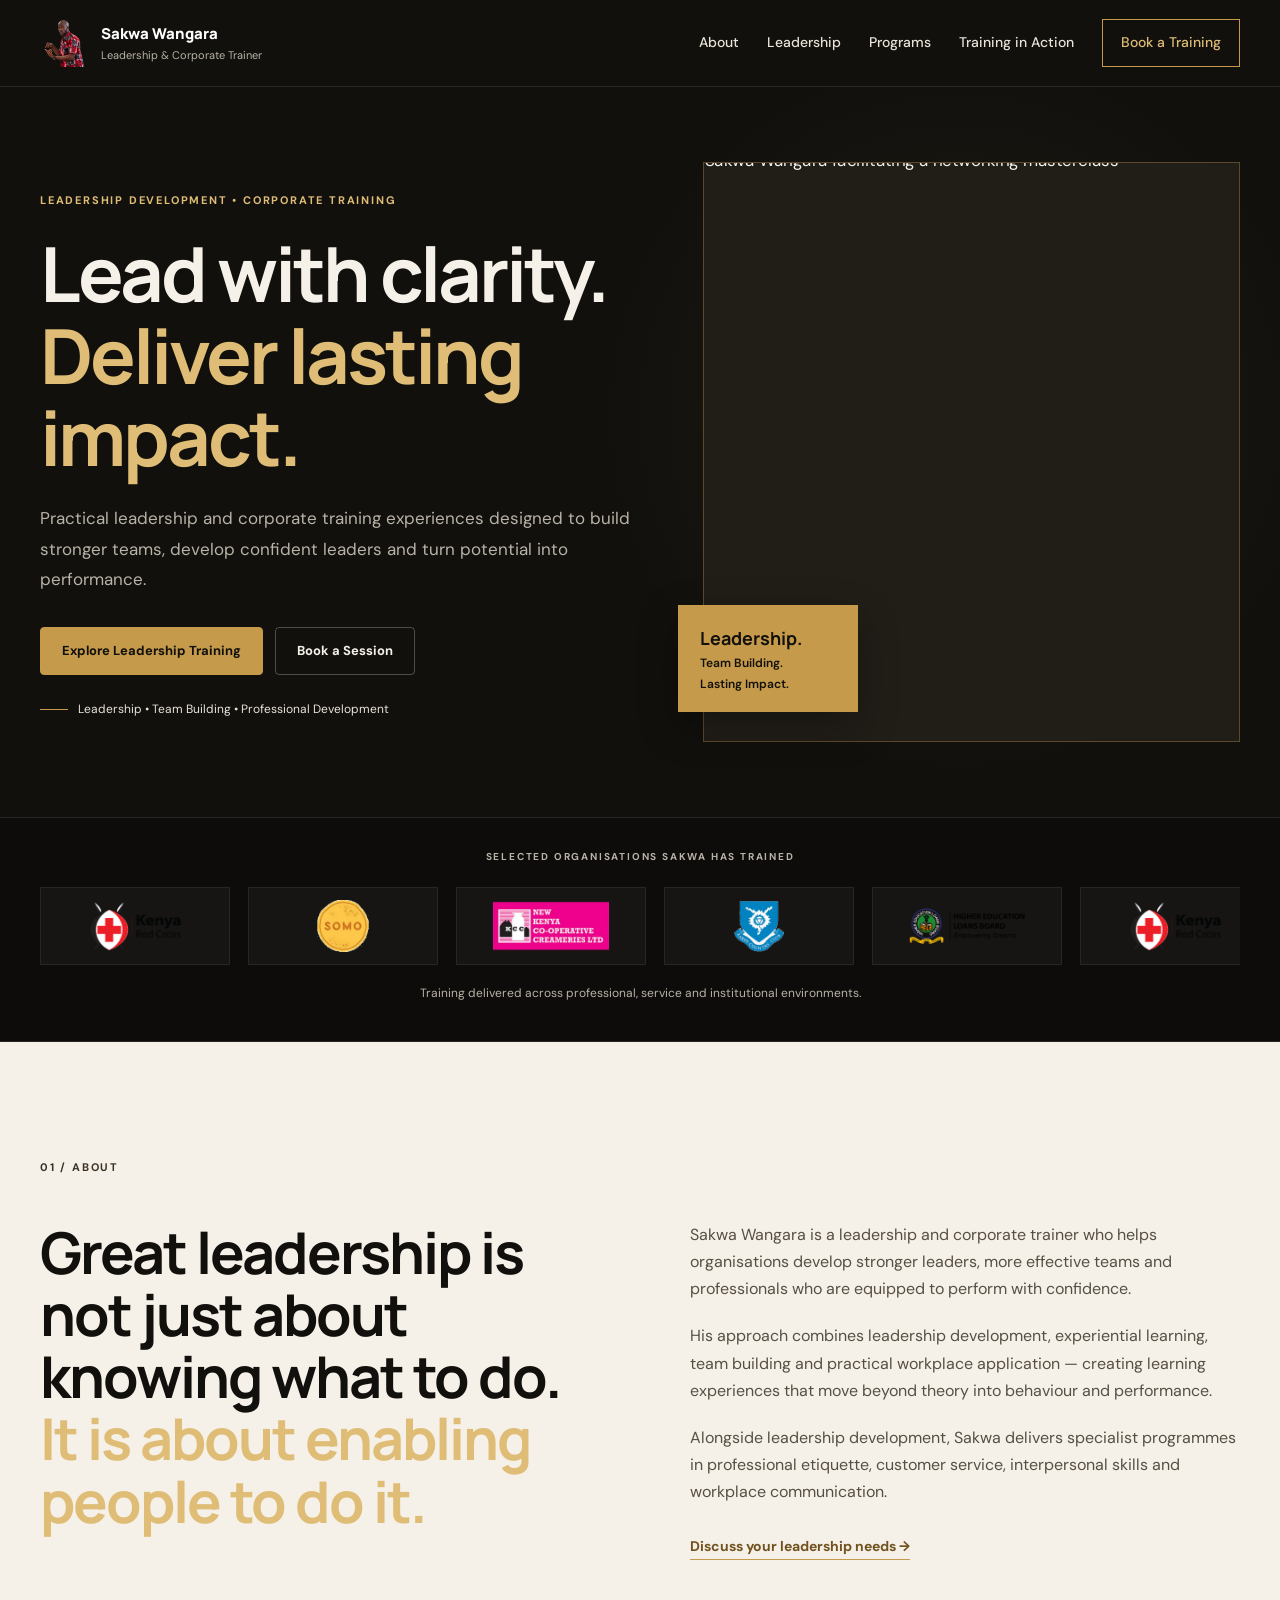
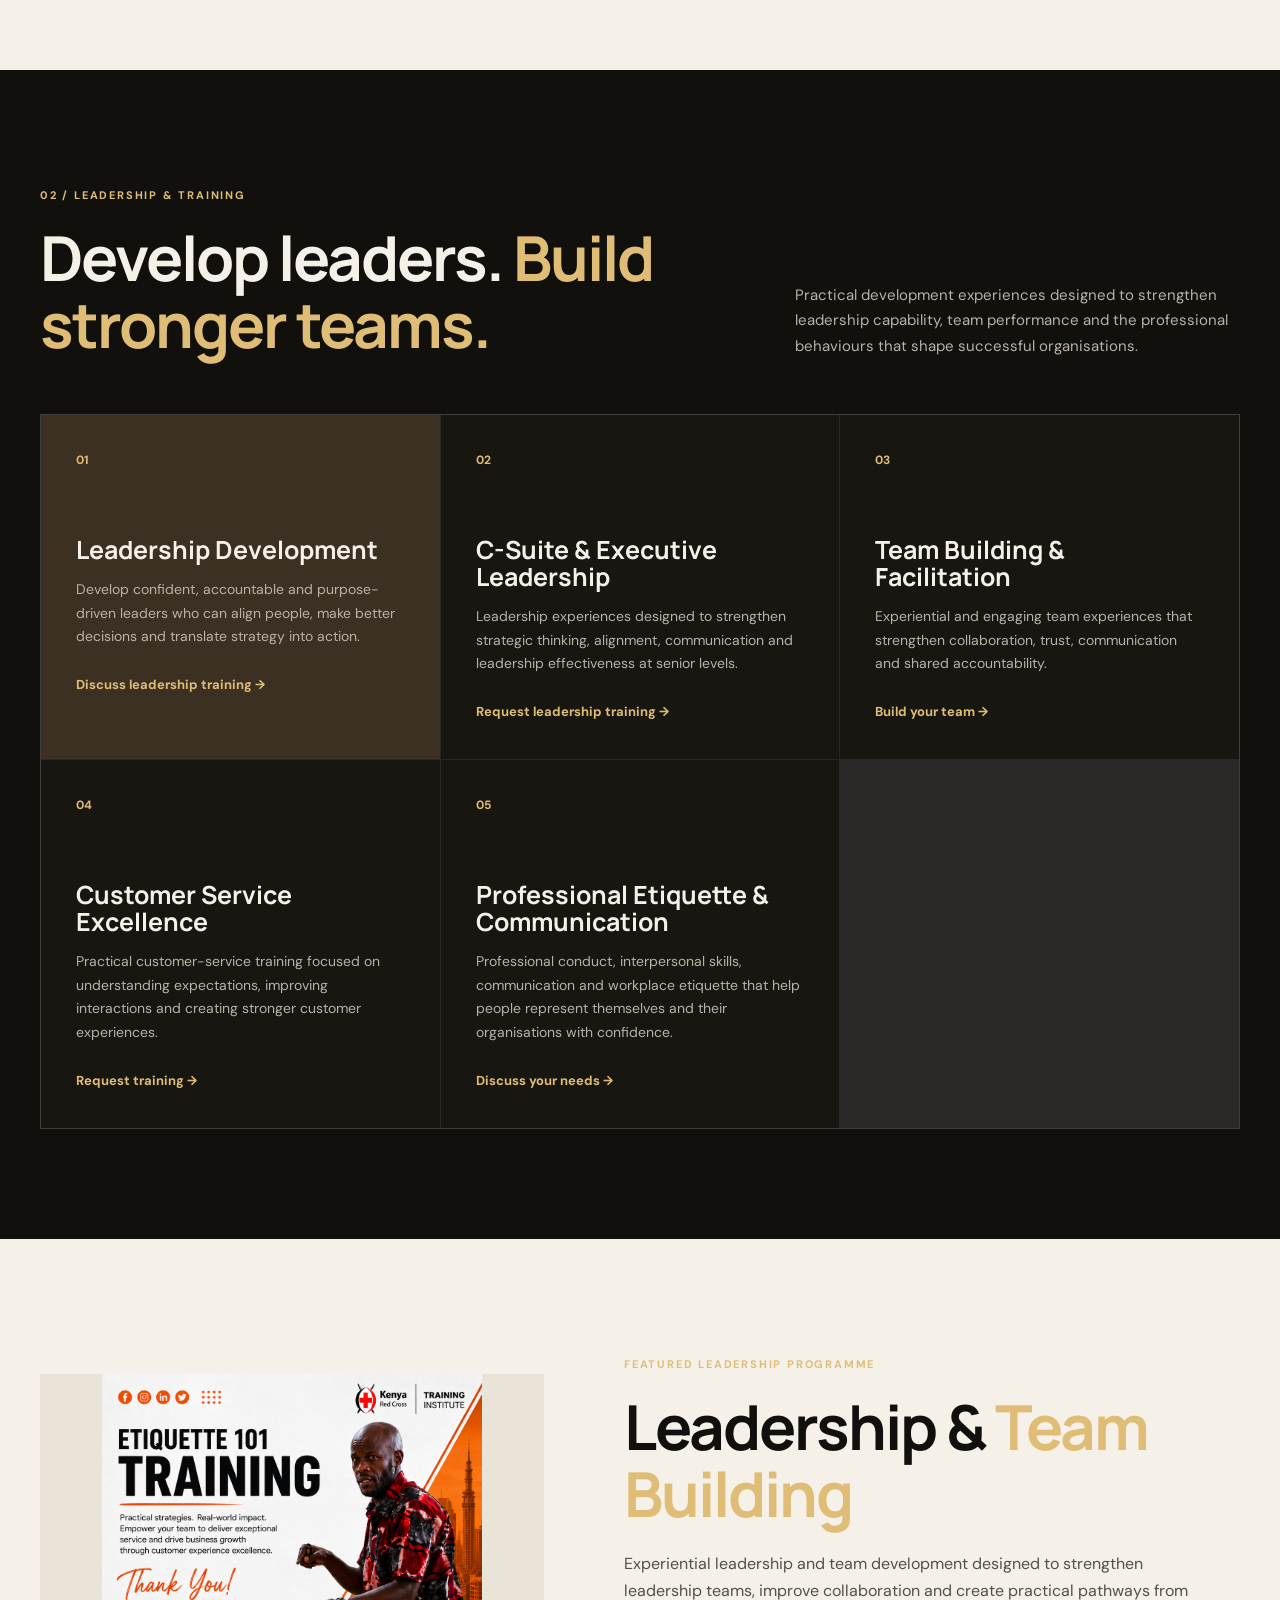
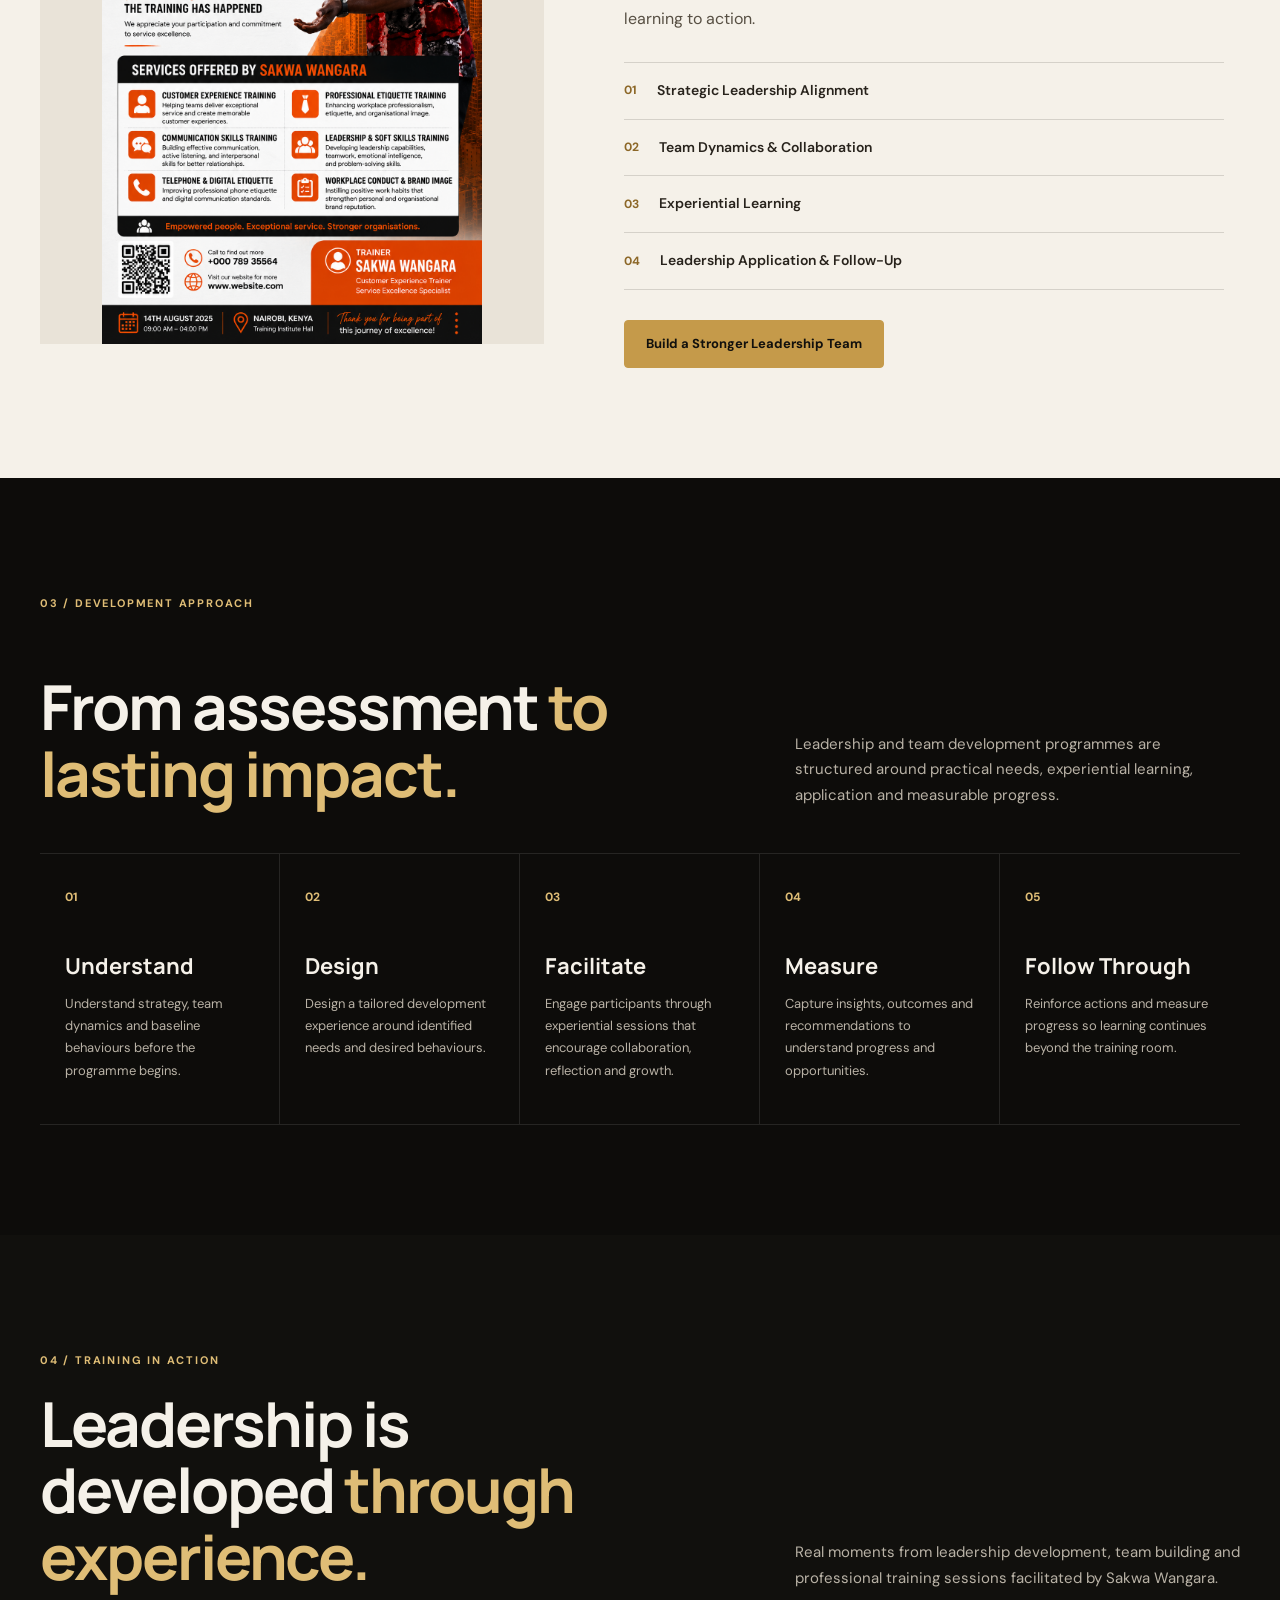
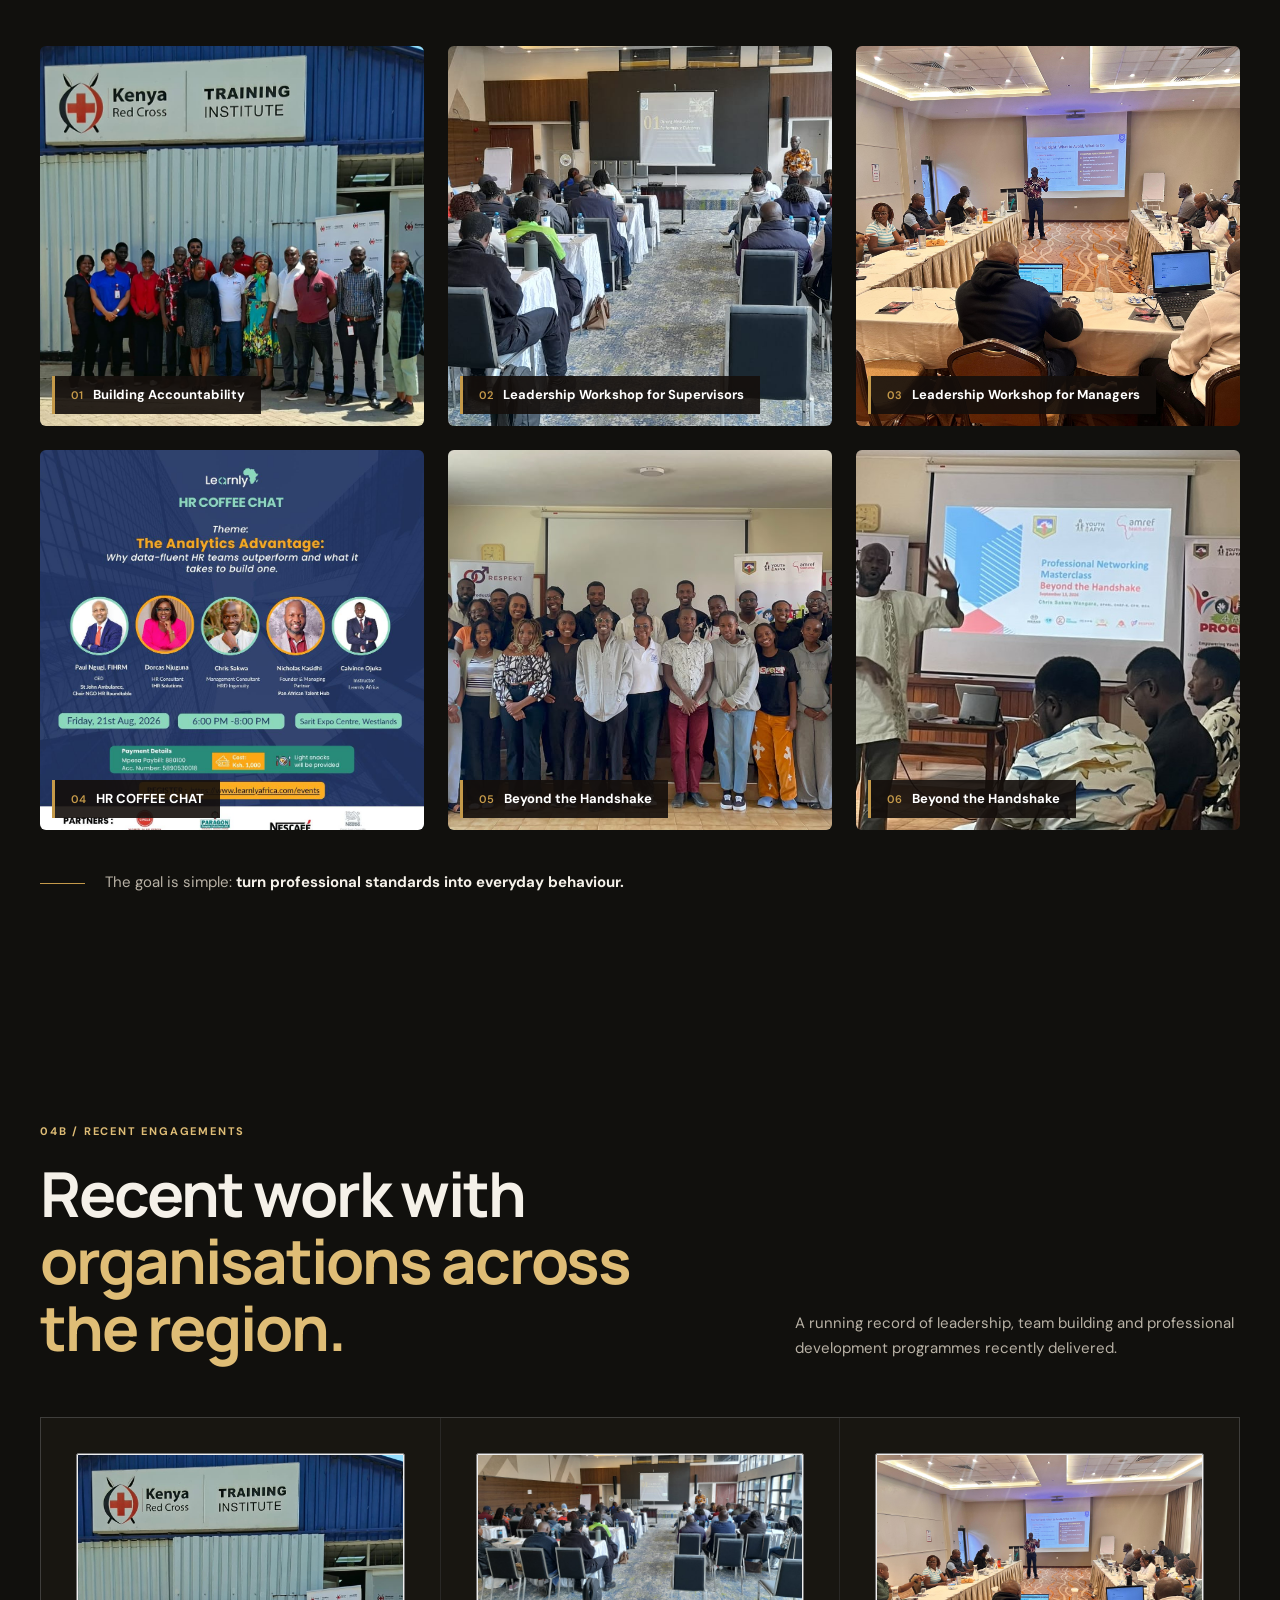
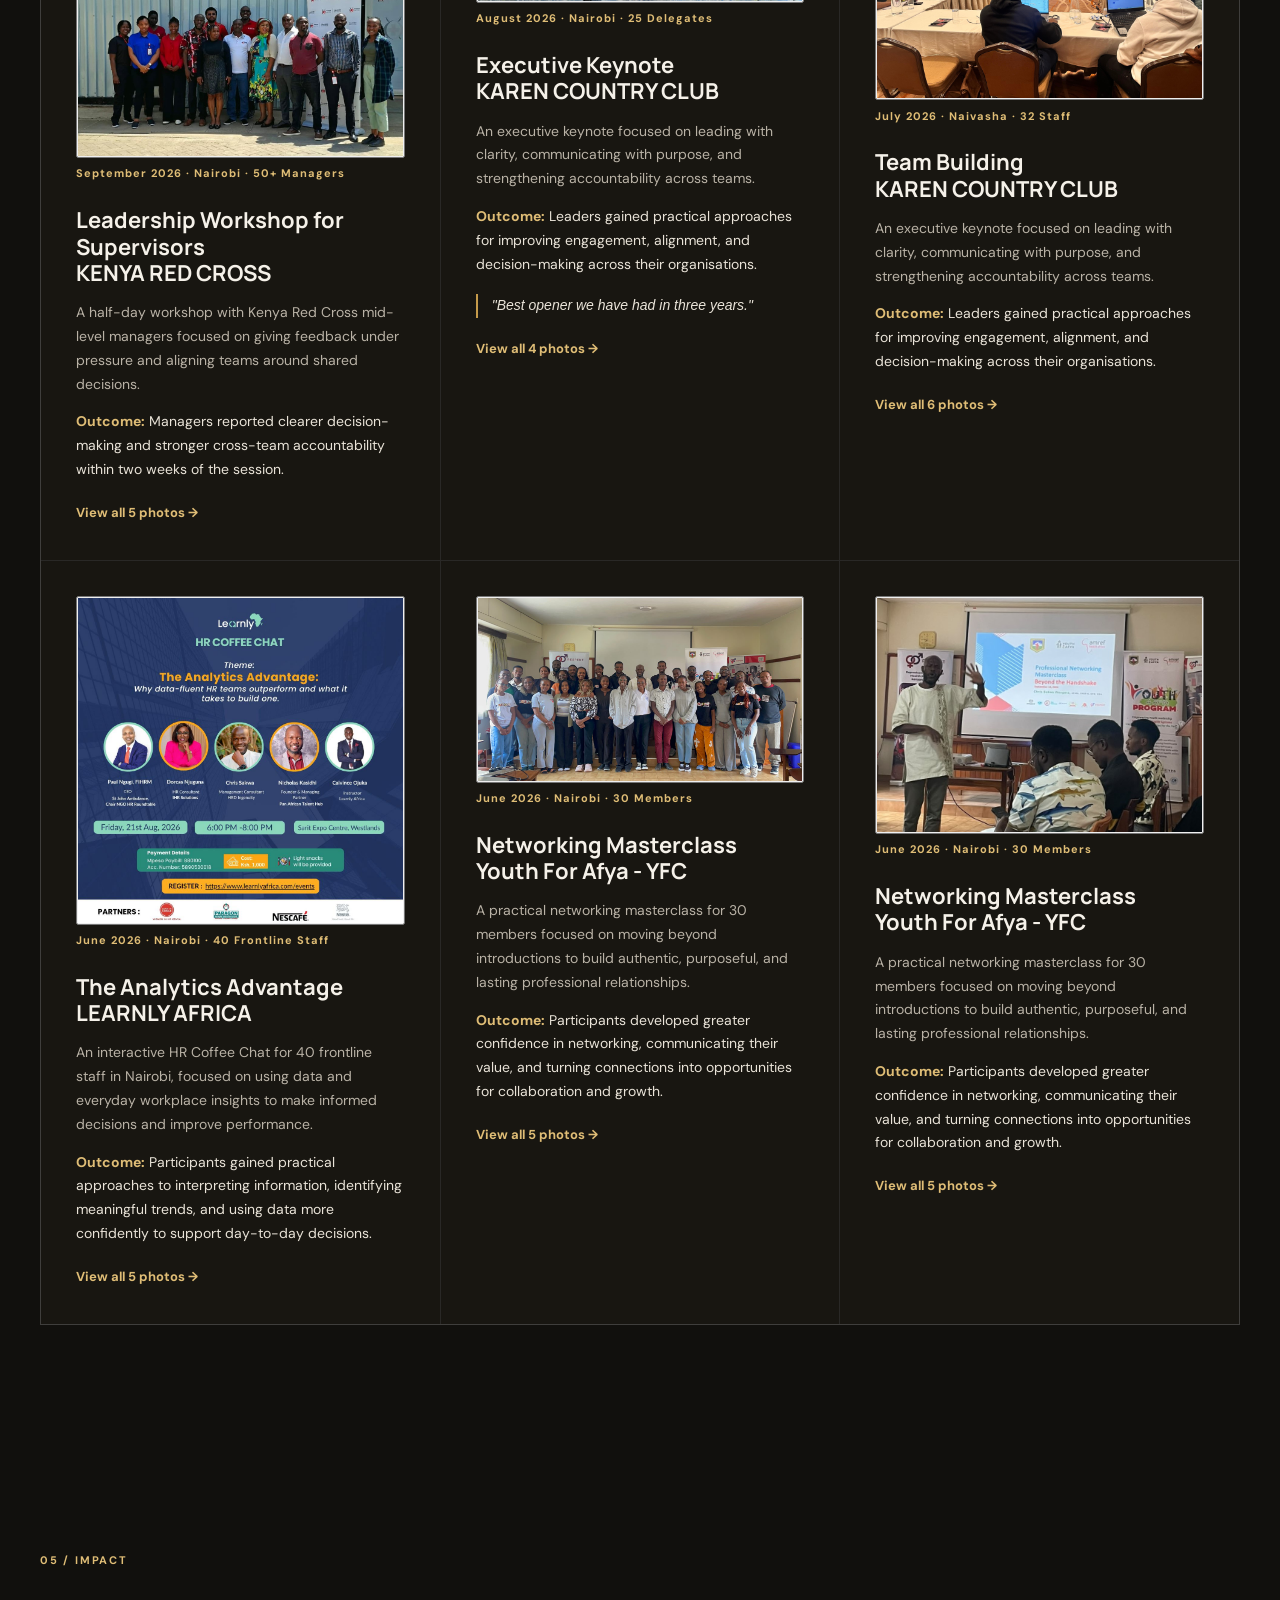
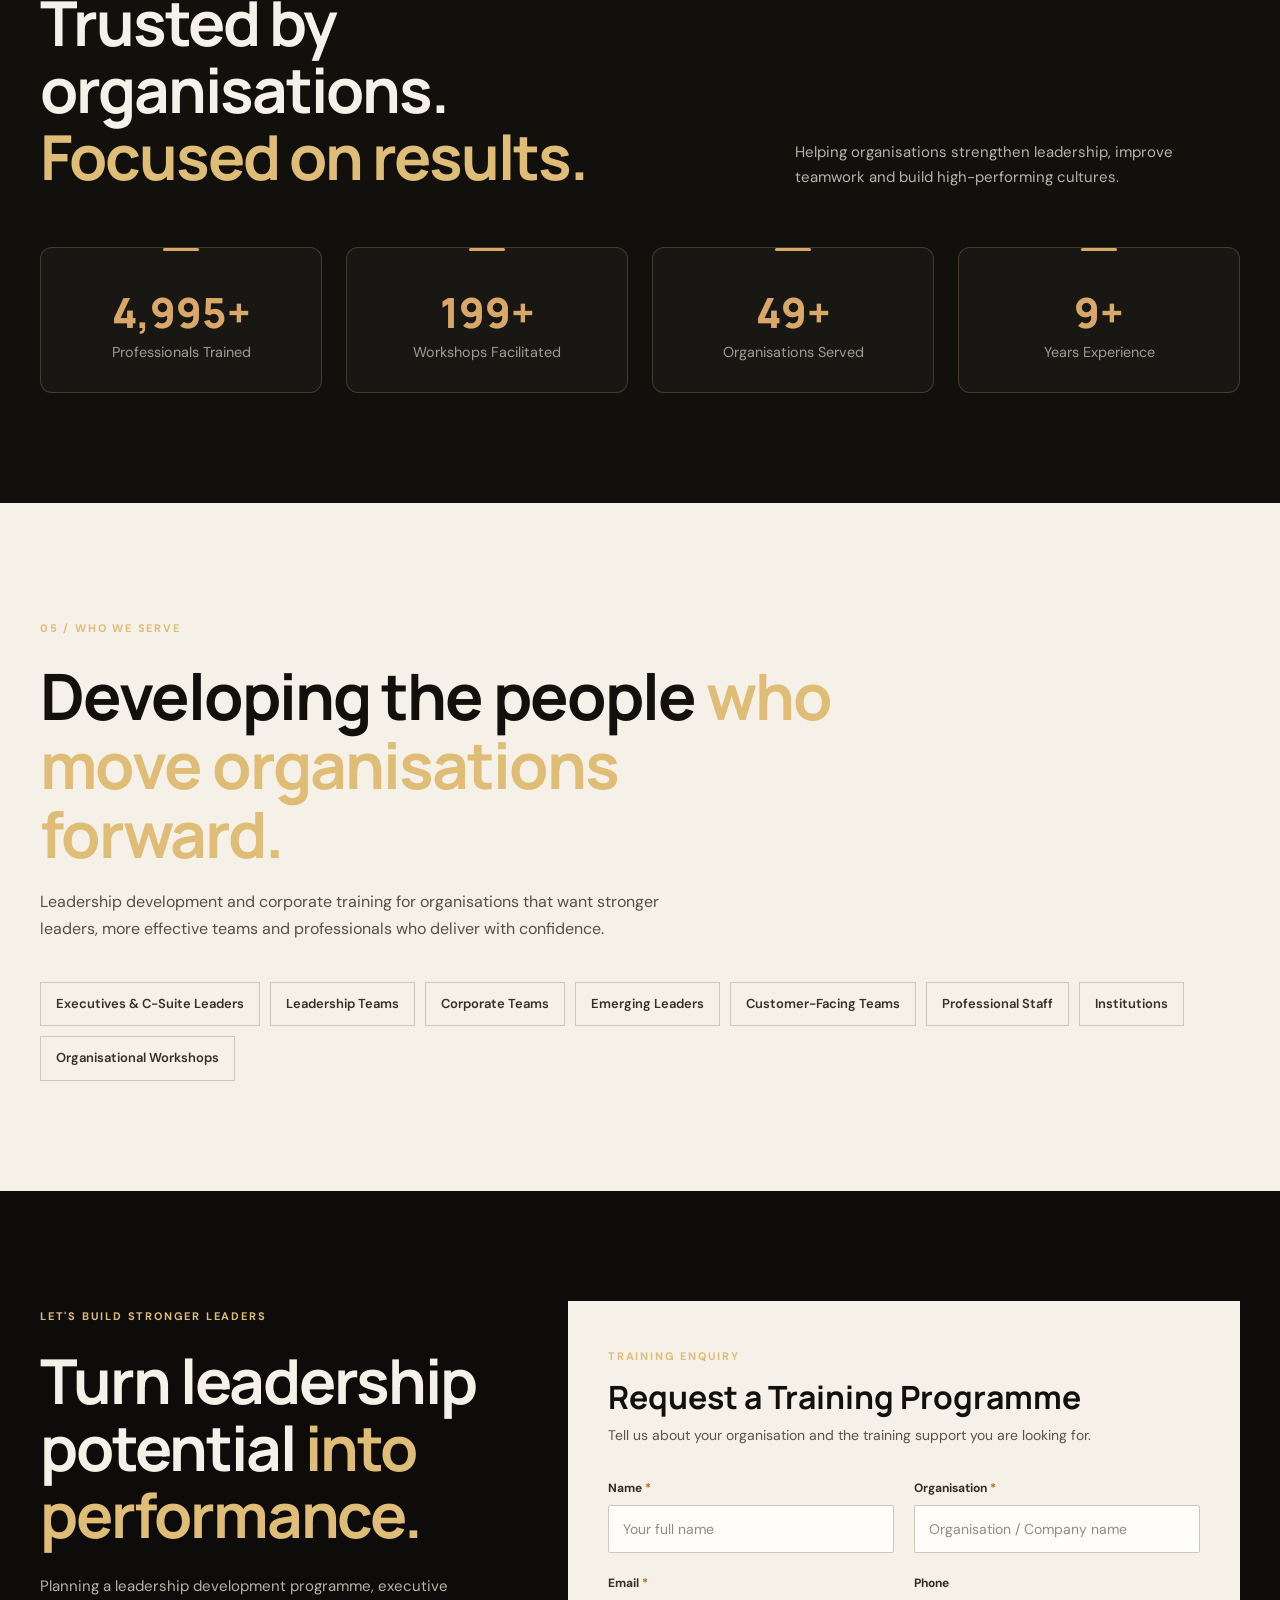
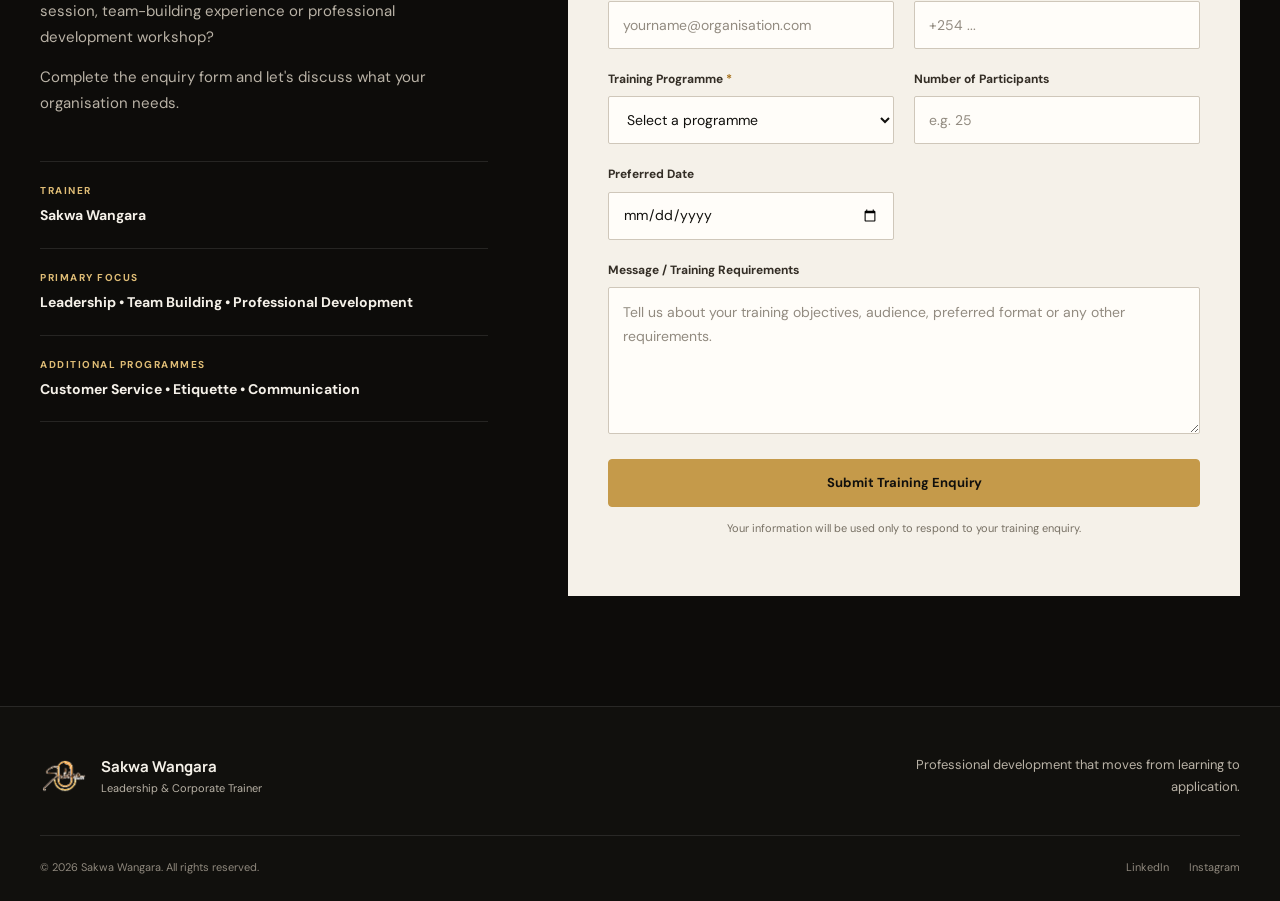
==== commit 4c56b825: "Update index.html" ====
--- a/index.html
+++ b/index.html
@@ -48,7 +48,7 @@
         <a href="#home" class="brand">
             <div class="brand-logo">
                 <img
-                    src="images/logo-.png"
+                    src="images/hero/SakwaHero.png"
                     alt="Sakwa Wangara logo"
                 >
             </div>
--- a/css/style.css
+++ b/css/style.css
@@ -1701,3 +1701,67 @@
         grid-template-columns: 1fr;
     }
 }
+/* =========================================================
+   IMPACT STATS — card treatment
+   Paste this into css/style.css. No HTML changes needed —
+   it targets the .stats-grid / .stat-card classes already
+   in your index.html.
+========================================================= */
+
+.stats-grid {
+    display: grid;
+    grid-template-columns: repeat(4, 1fr);
+    gap: 1.5rem;
+    margin-top: 3.5rem;
+}
+
+.stat-card {
+    position: relative;
+    background: rgba(255,255,255,0.03);
+    border: 1px solid rgba(217,168,105,0.25);
+    border-radius: 12px;
+    padding: 2.25rem 1.5rem 1.75rem;
+    text-align: center;
+    transition: transform 0.25s ease, border-color 0.25s ease, background 0.25s ease;
+}
+
+.stat-card:hover {
+    transform: translateY(-4px);
+    border-color: rgba(217,168,105,0.6);
+    background: rgba(255,255,255,0.05);
+}
+
+.stat-card::before {
+    content: "";
+    position: absolute;
+    top: 0;
+    left: 50%;
+    transform: translateX(-50%);
+    width: 36px;
+    height: 3px;
+    background: #d9a869;
+    border-radius: 2px;
+}
+
+.stat-card h3 {
+    font-family: 'Manrope', sans-serif;
+    font-weight: 800;
+    font-size: 2.6rem;
+    color: #d9a869;
+    margin: 0.5rem 0 0.4rem;
+    line-height: 1;
+}
+
+.stat-card p {
+    font-size: 0.9rem;
+    color: #a39c8e;
+    margin: 0;
+}
+
+@media (max-width: 900px) {
+    .stats-grid { grid-template-columns: repeat(2, 1fr); }
+}
+
+@media (max-width: 520px) {
+    .stats-grid { grid-template-columns: 1fr; }
+}
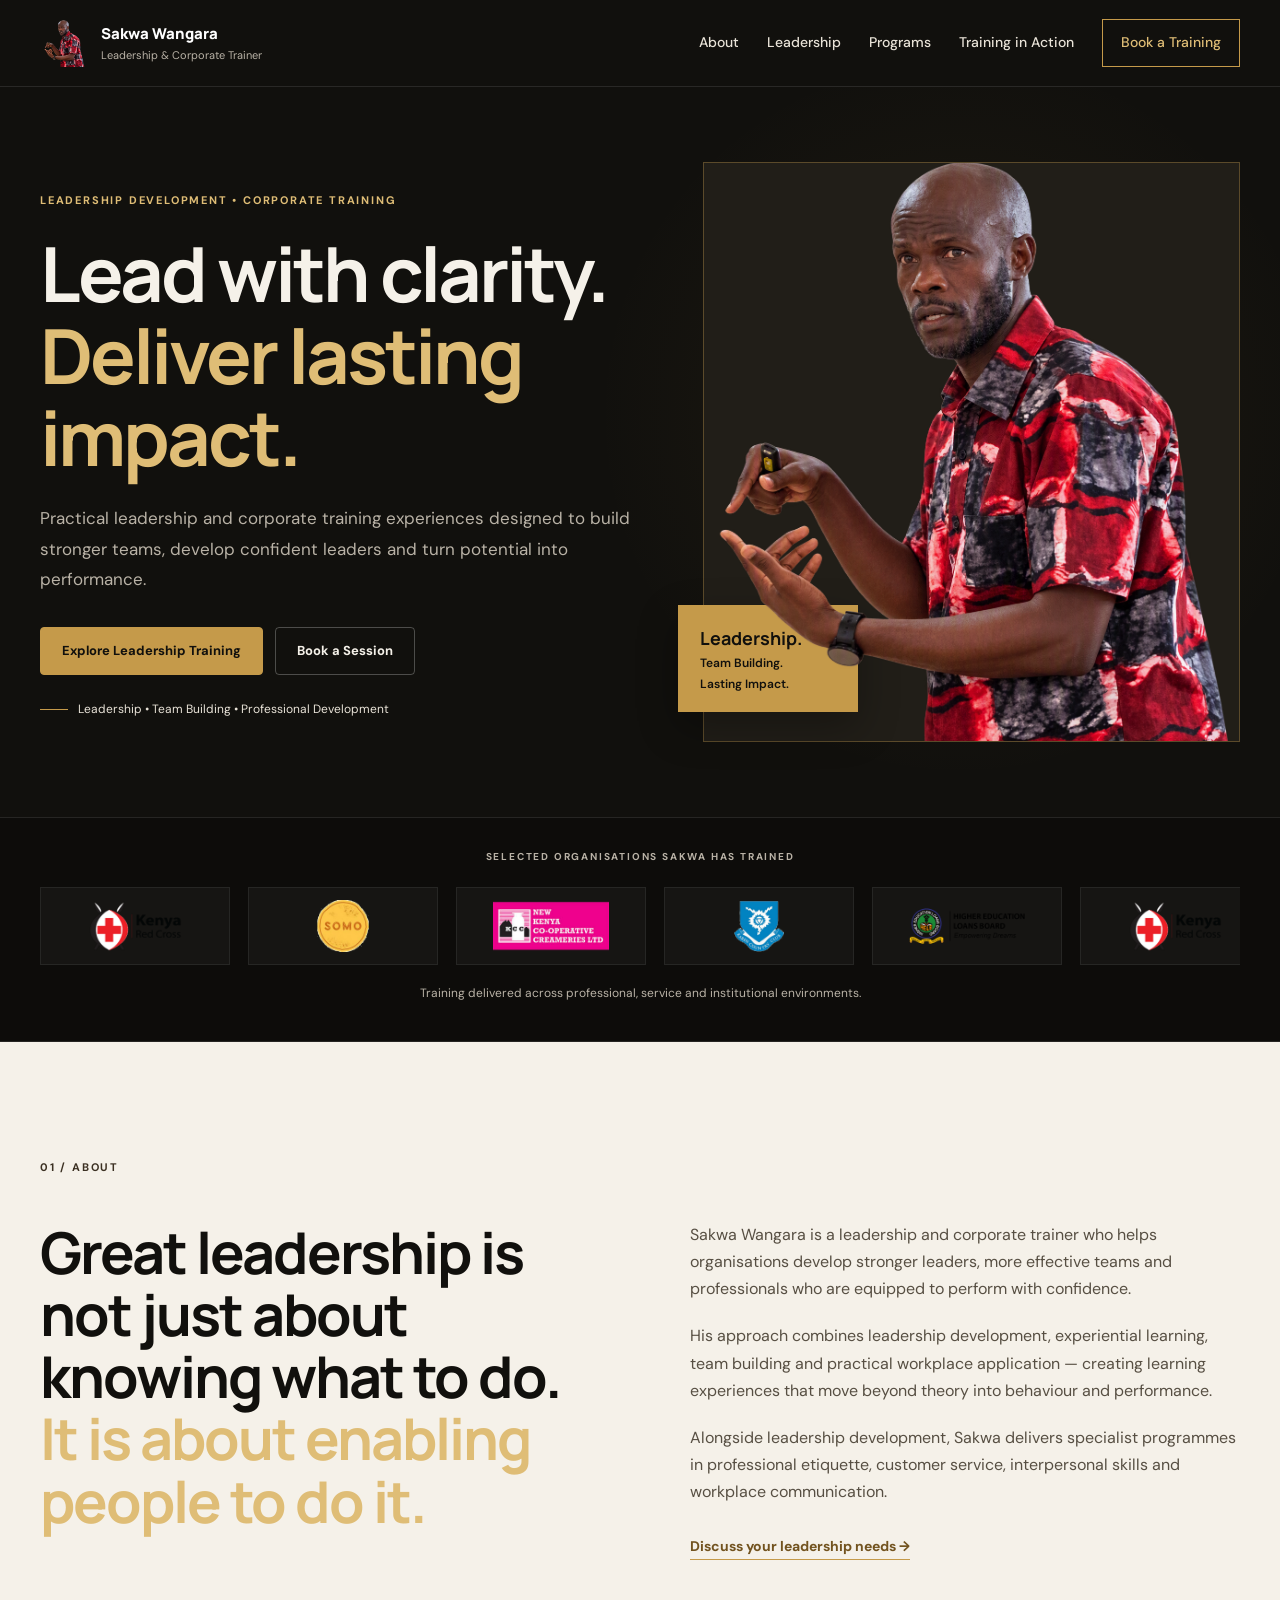
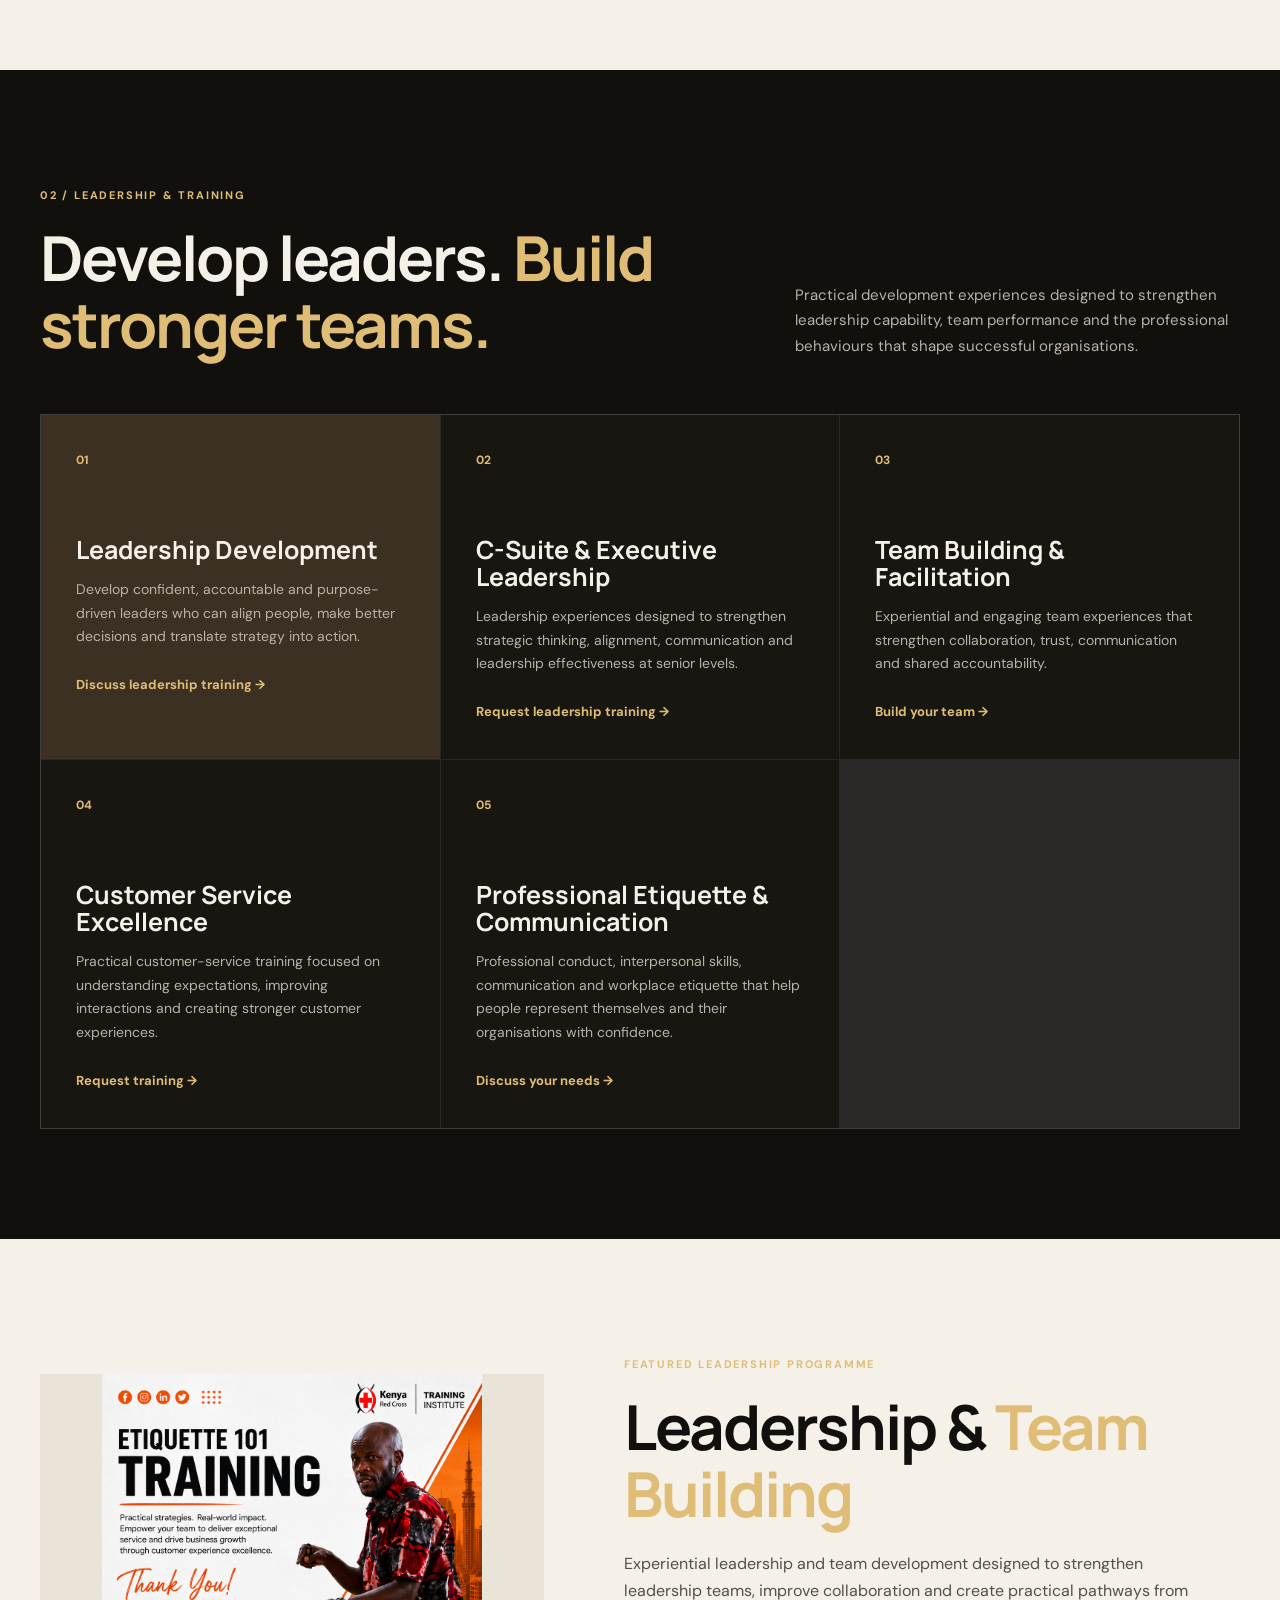
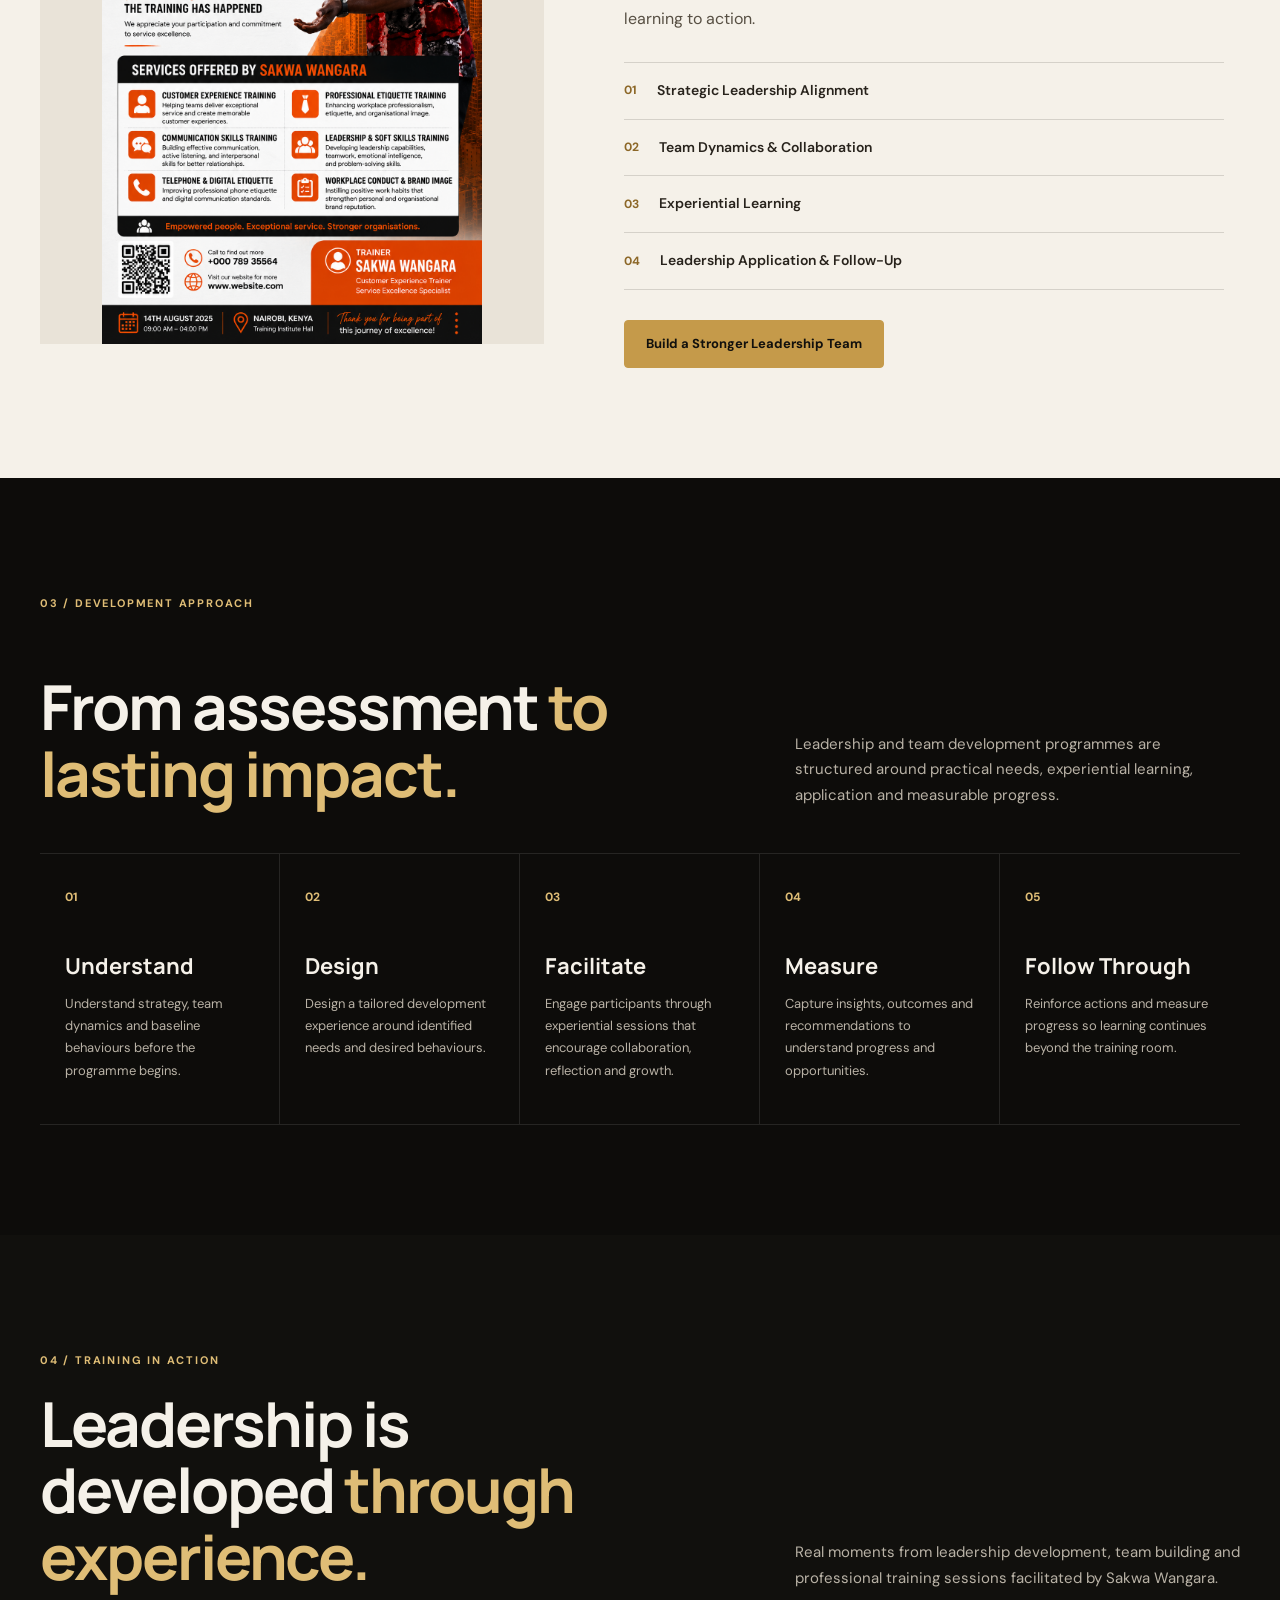
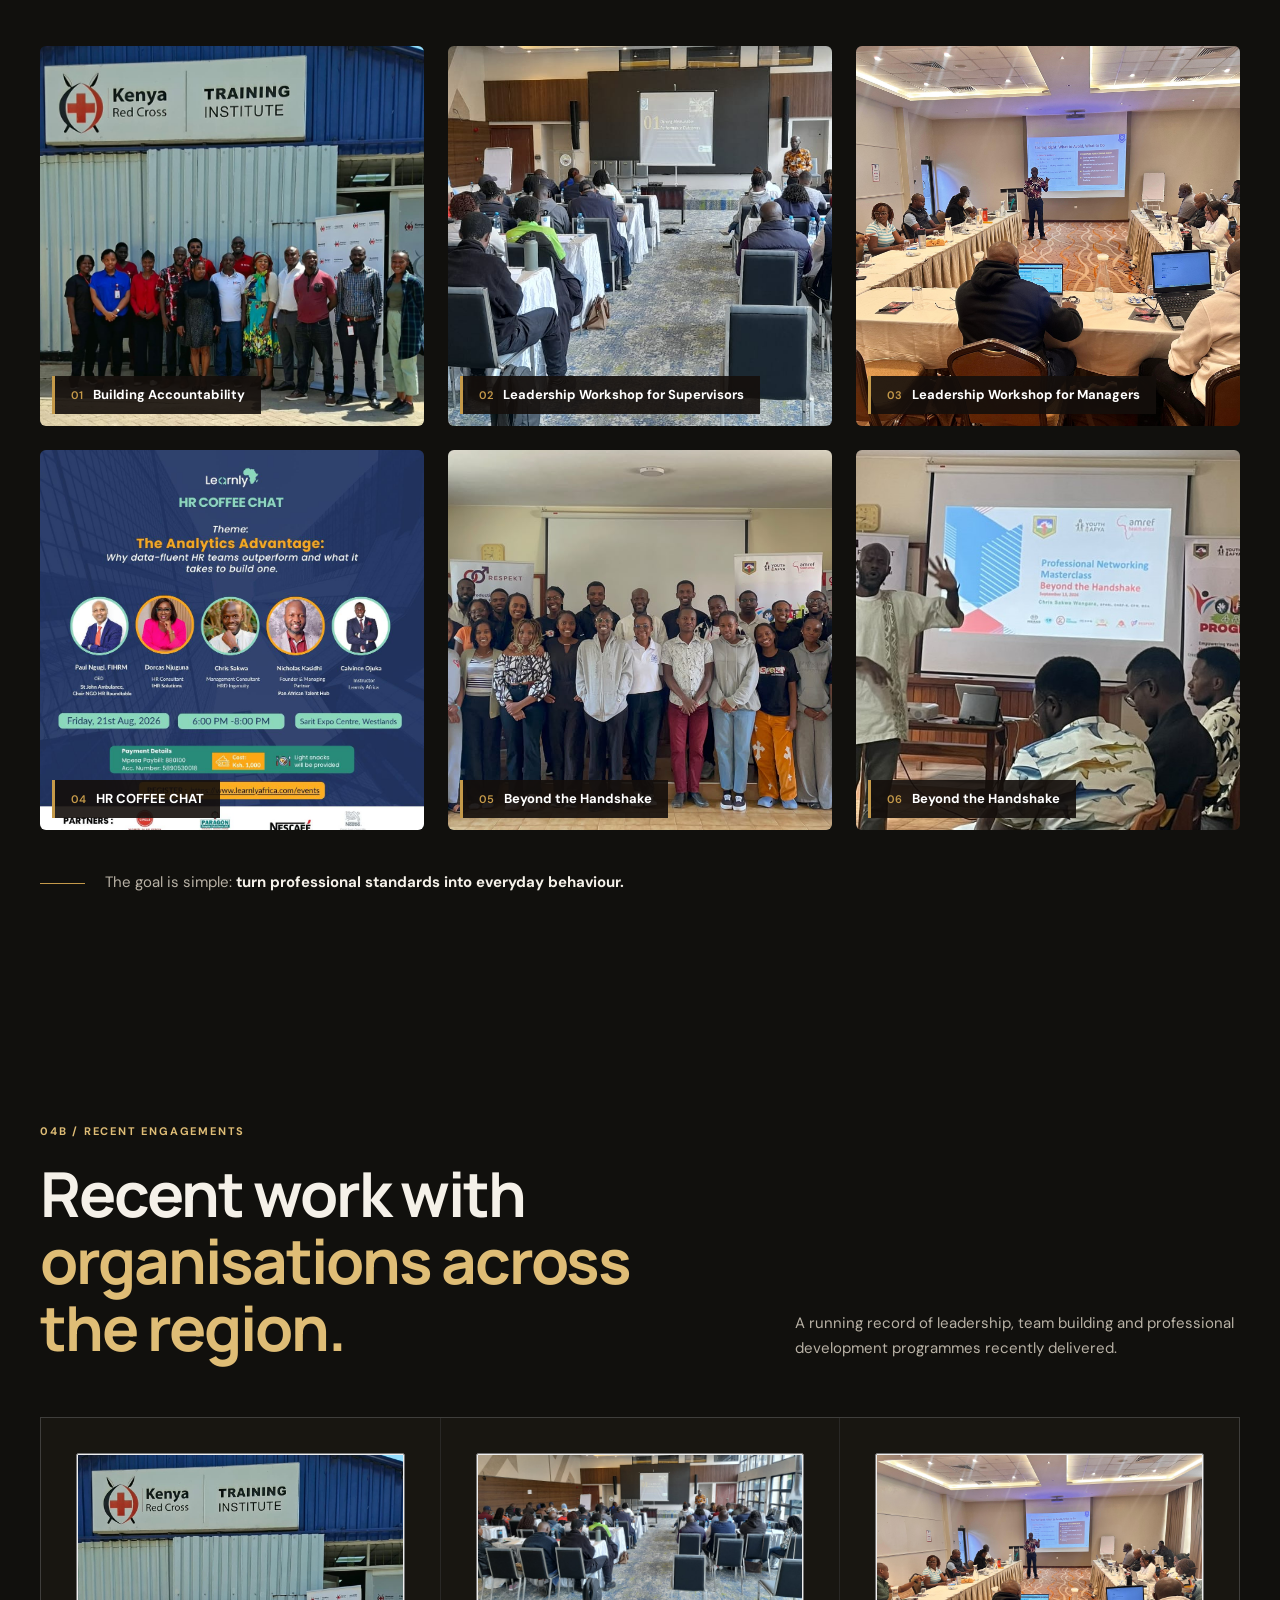
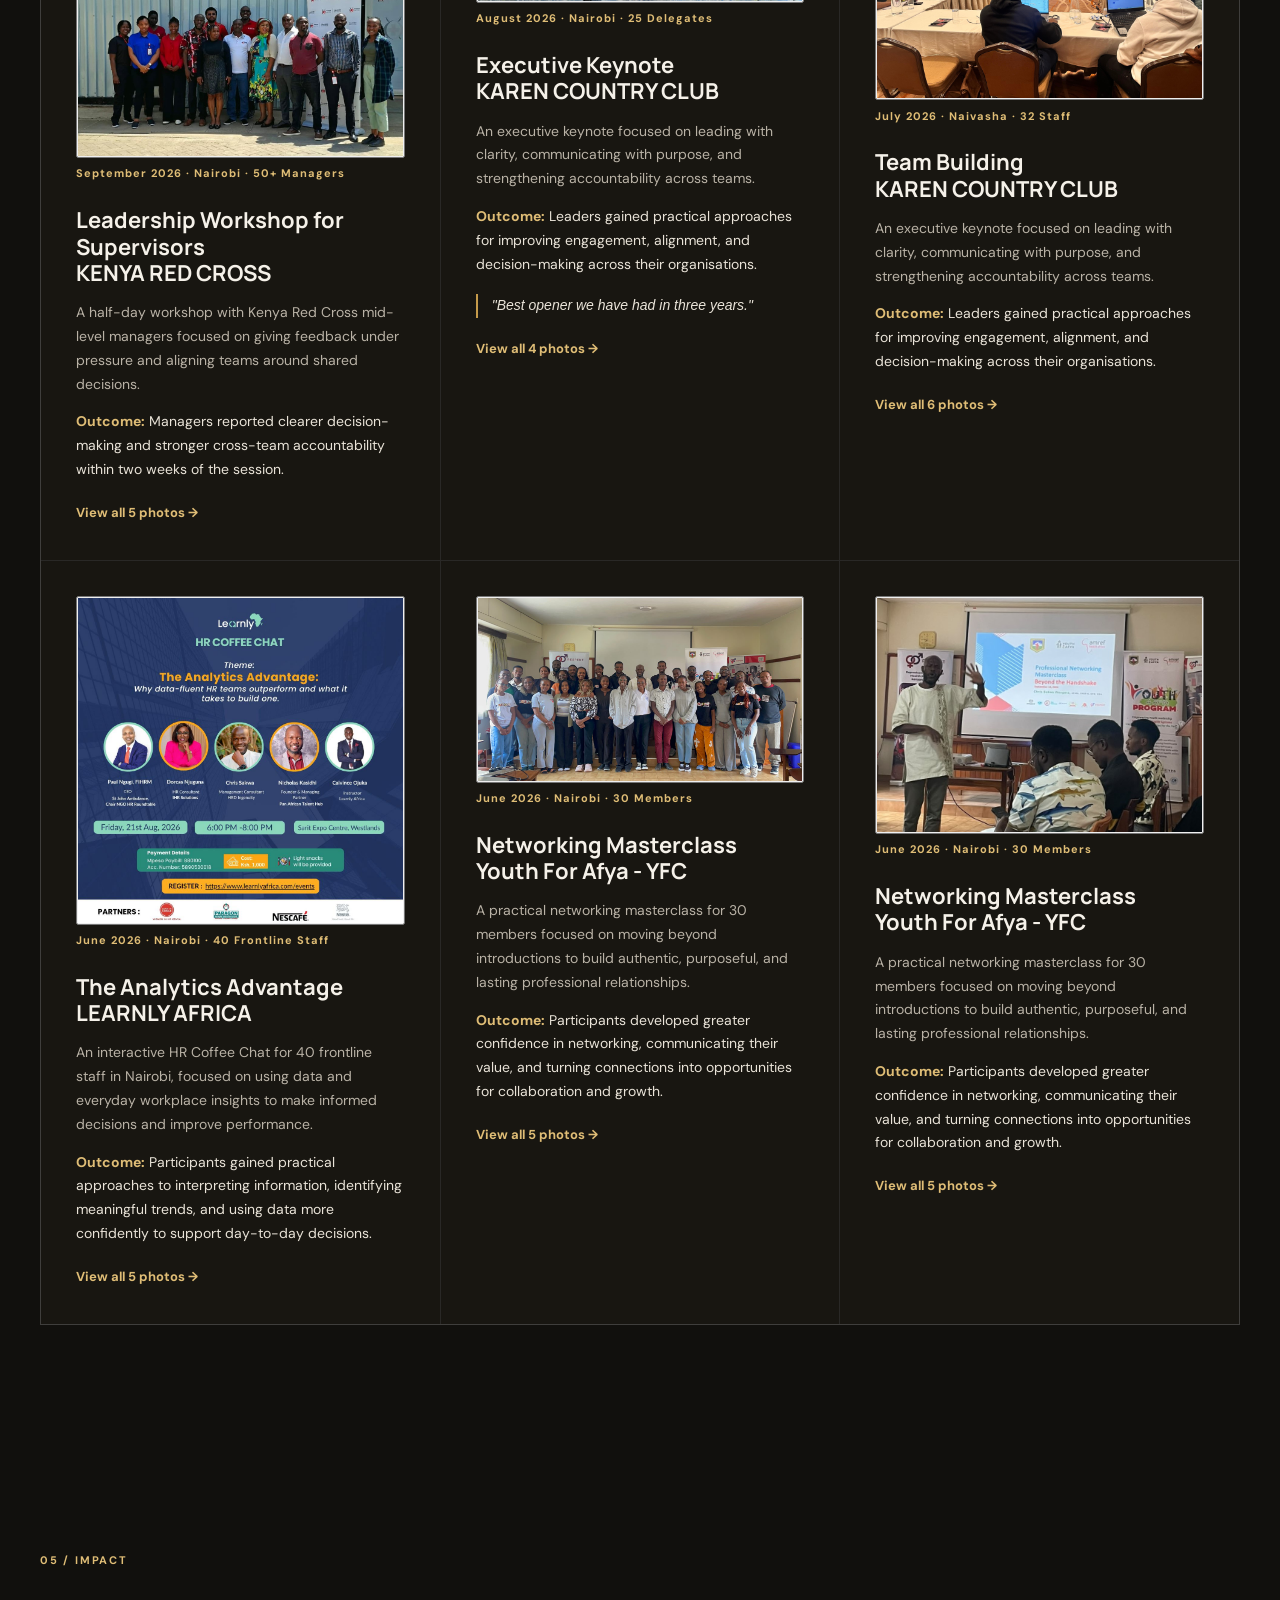
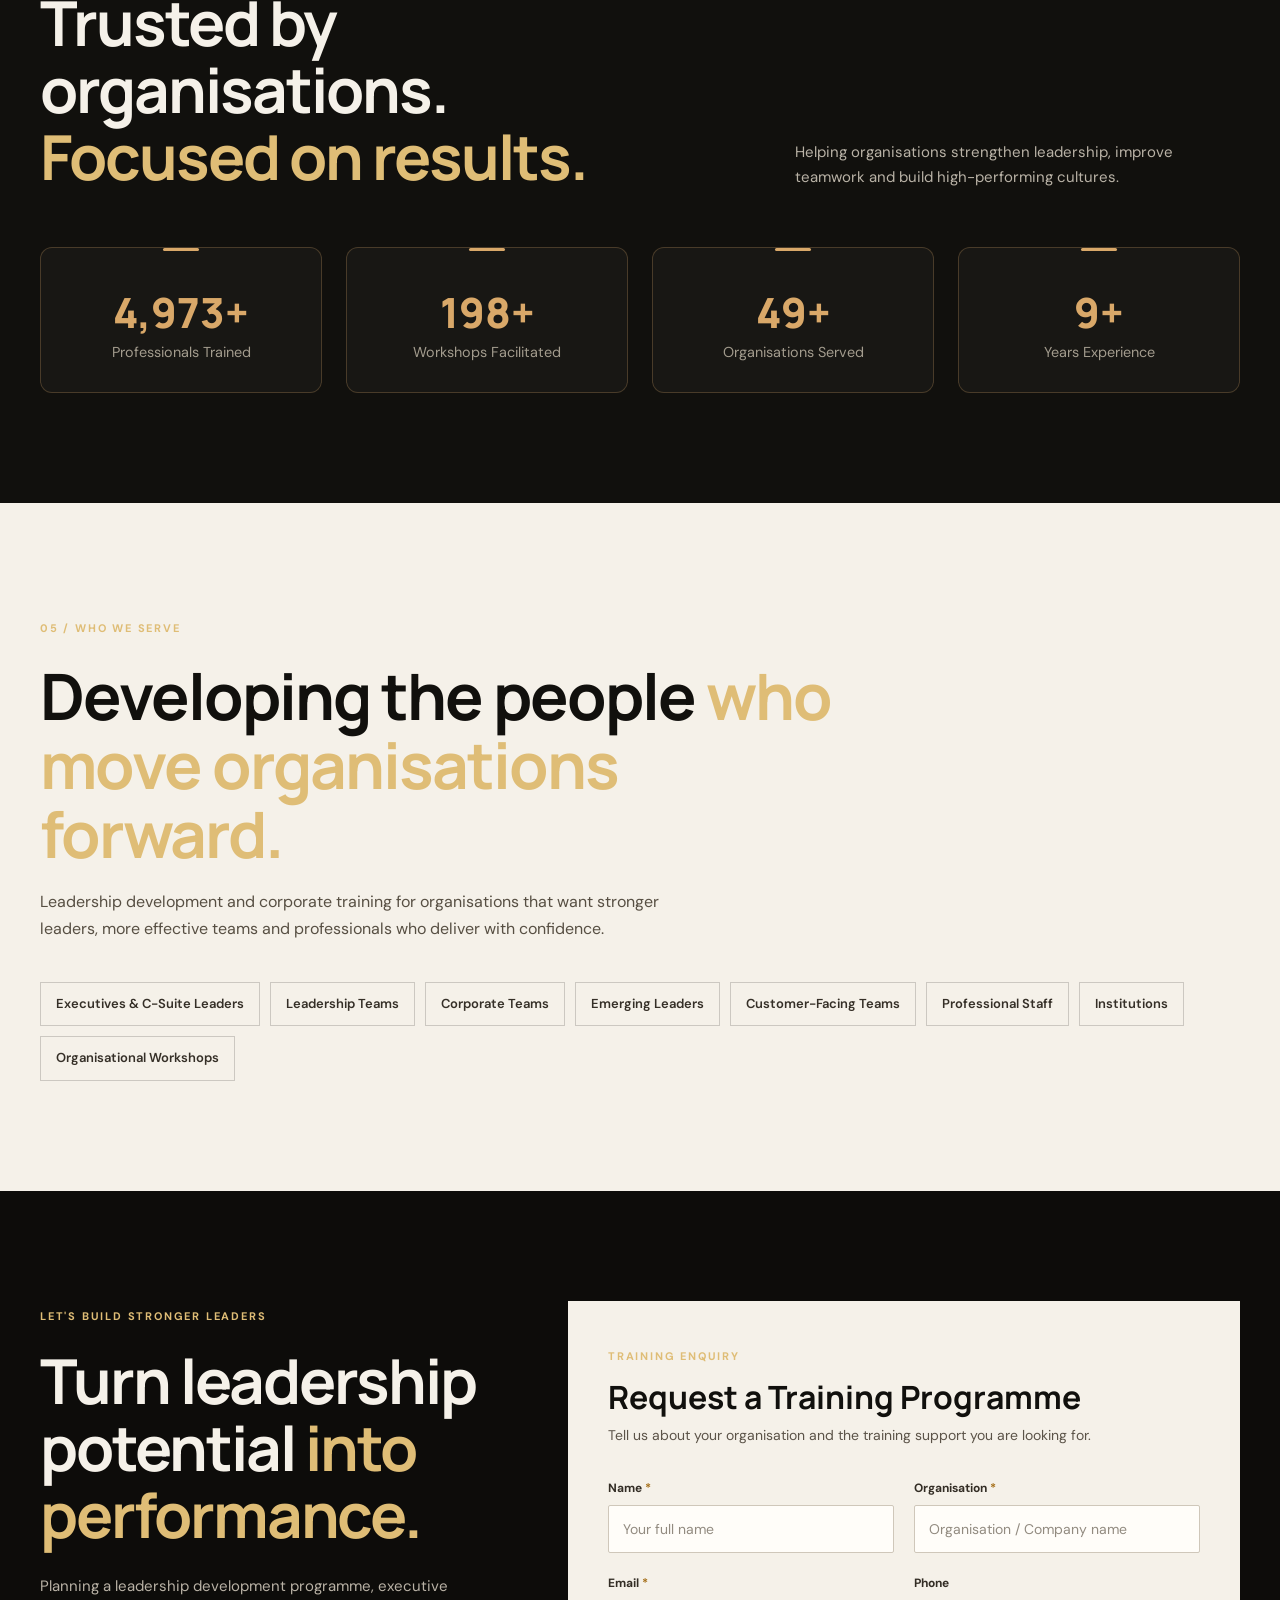
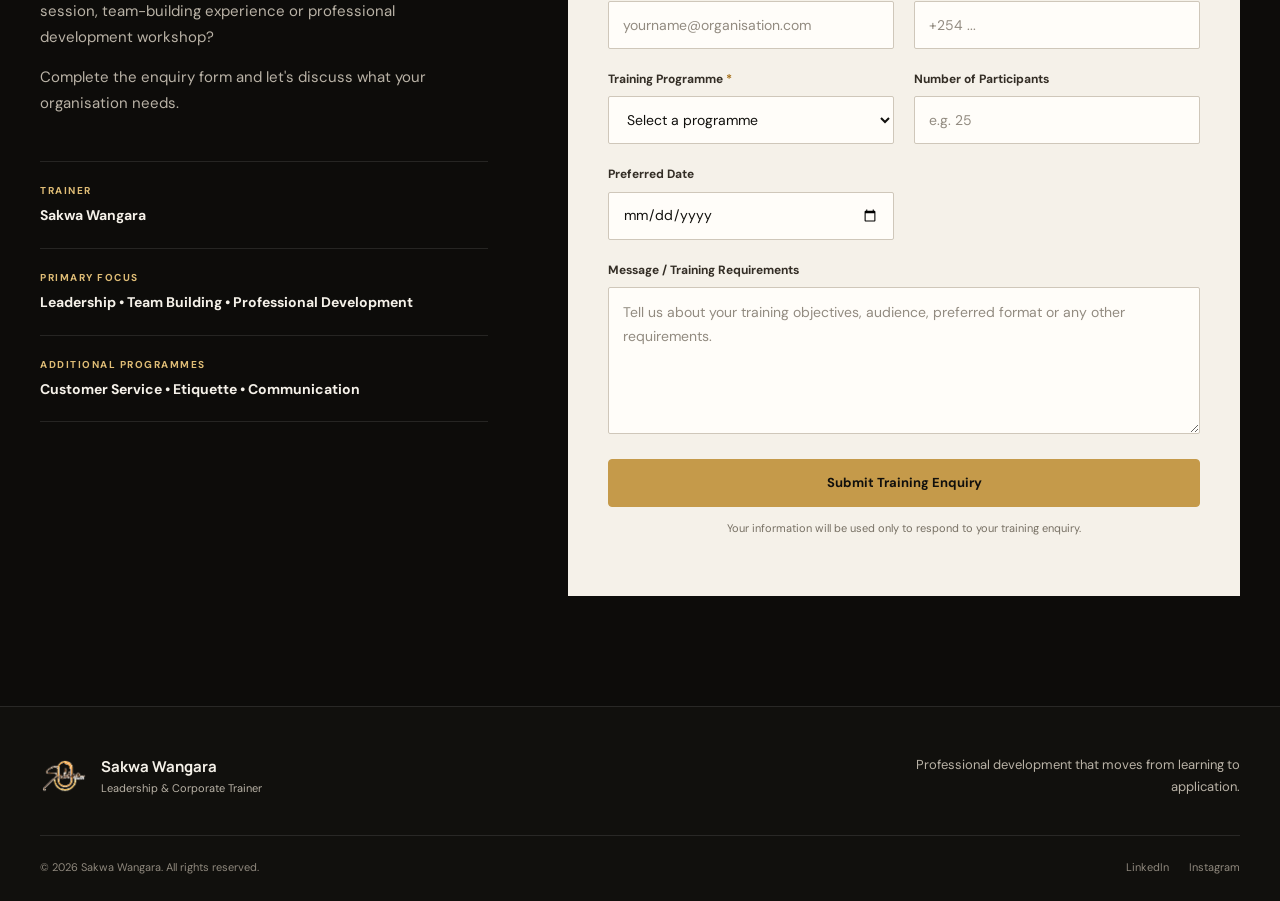
==== commit 88f9b85b: "Update index.html" ====
--- a/index.html
+++ b/index.html
@@ -128,31 +128,17 @@
 
         <div class="hero-photo">
 
-            <div class="photo-frame" id="heroSlideshow">
+            <div class="photo-frame" id="">
 
                 <img
                     class="hero-slide active"
-                    src="images/hero/hero-01.jpg"
-                    alt="Sakwa Wangara facilitating a networking masterclass"
+                    src="images/hero/SakwaHero.png"
+                    alt="Sakwa Wangara facilitating a masterclass"
                 >
 
-                <img
-                    class="hero-slide"
-                    src="images/hero/hero-02.jpg"
-                    alt="Sakwa Wangara leading a leadership training at Karen Country Club"
-                >
-
-                <img
-                    class="hero-slide"
-                    src="images/hero/hero-03.jpg"
-                    alt="Sakwa Wangara presenting on performance and evaluation"
-                >
-
-                <img
-                    class="hero-slide"
-                    src="images/hero/hero-04.jpg"
-                    alt="Sakwa Wangara facilitating a customer experience training"
-                >
+                
+
+              
 
             </div>
 
